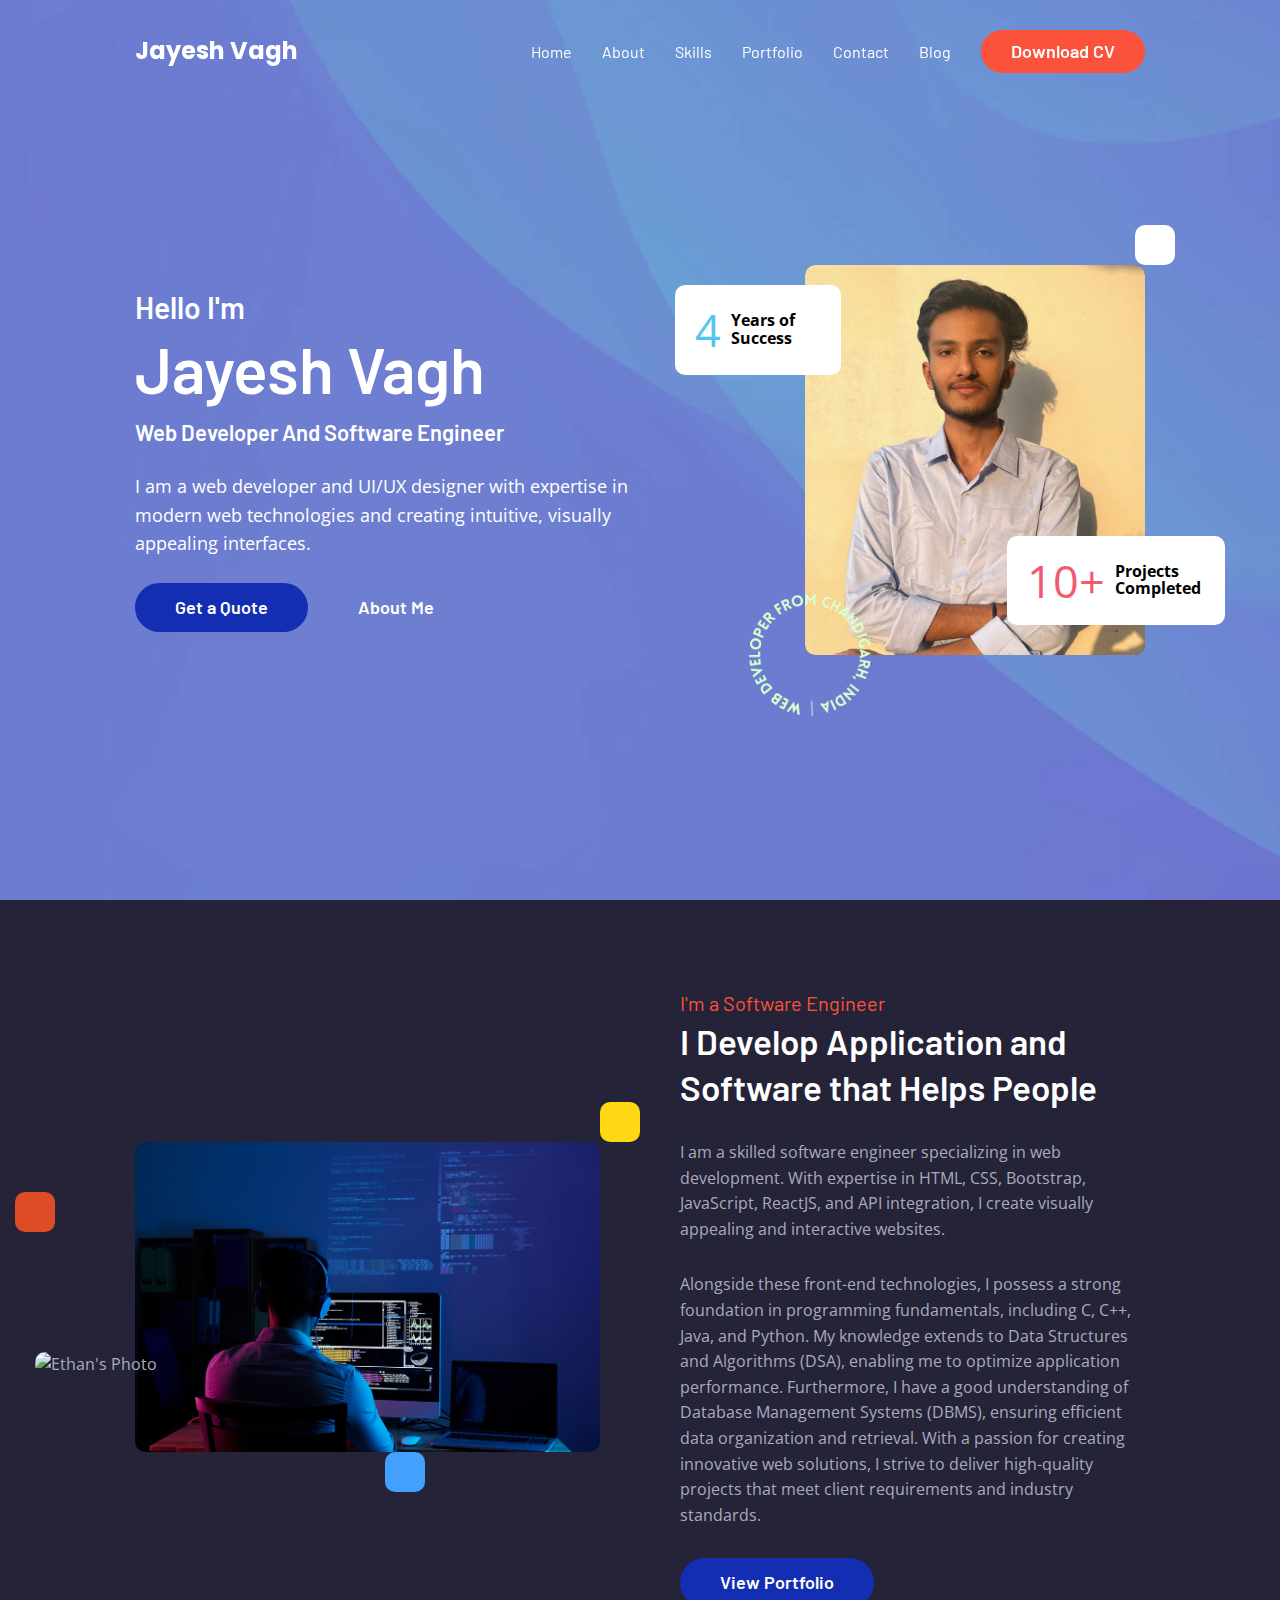
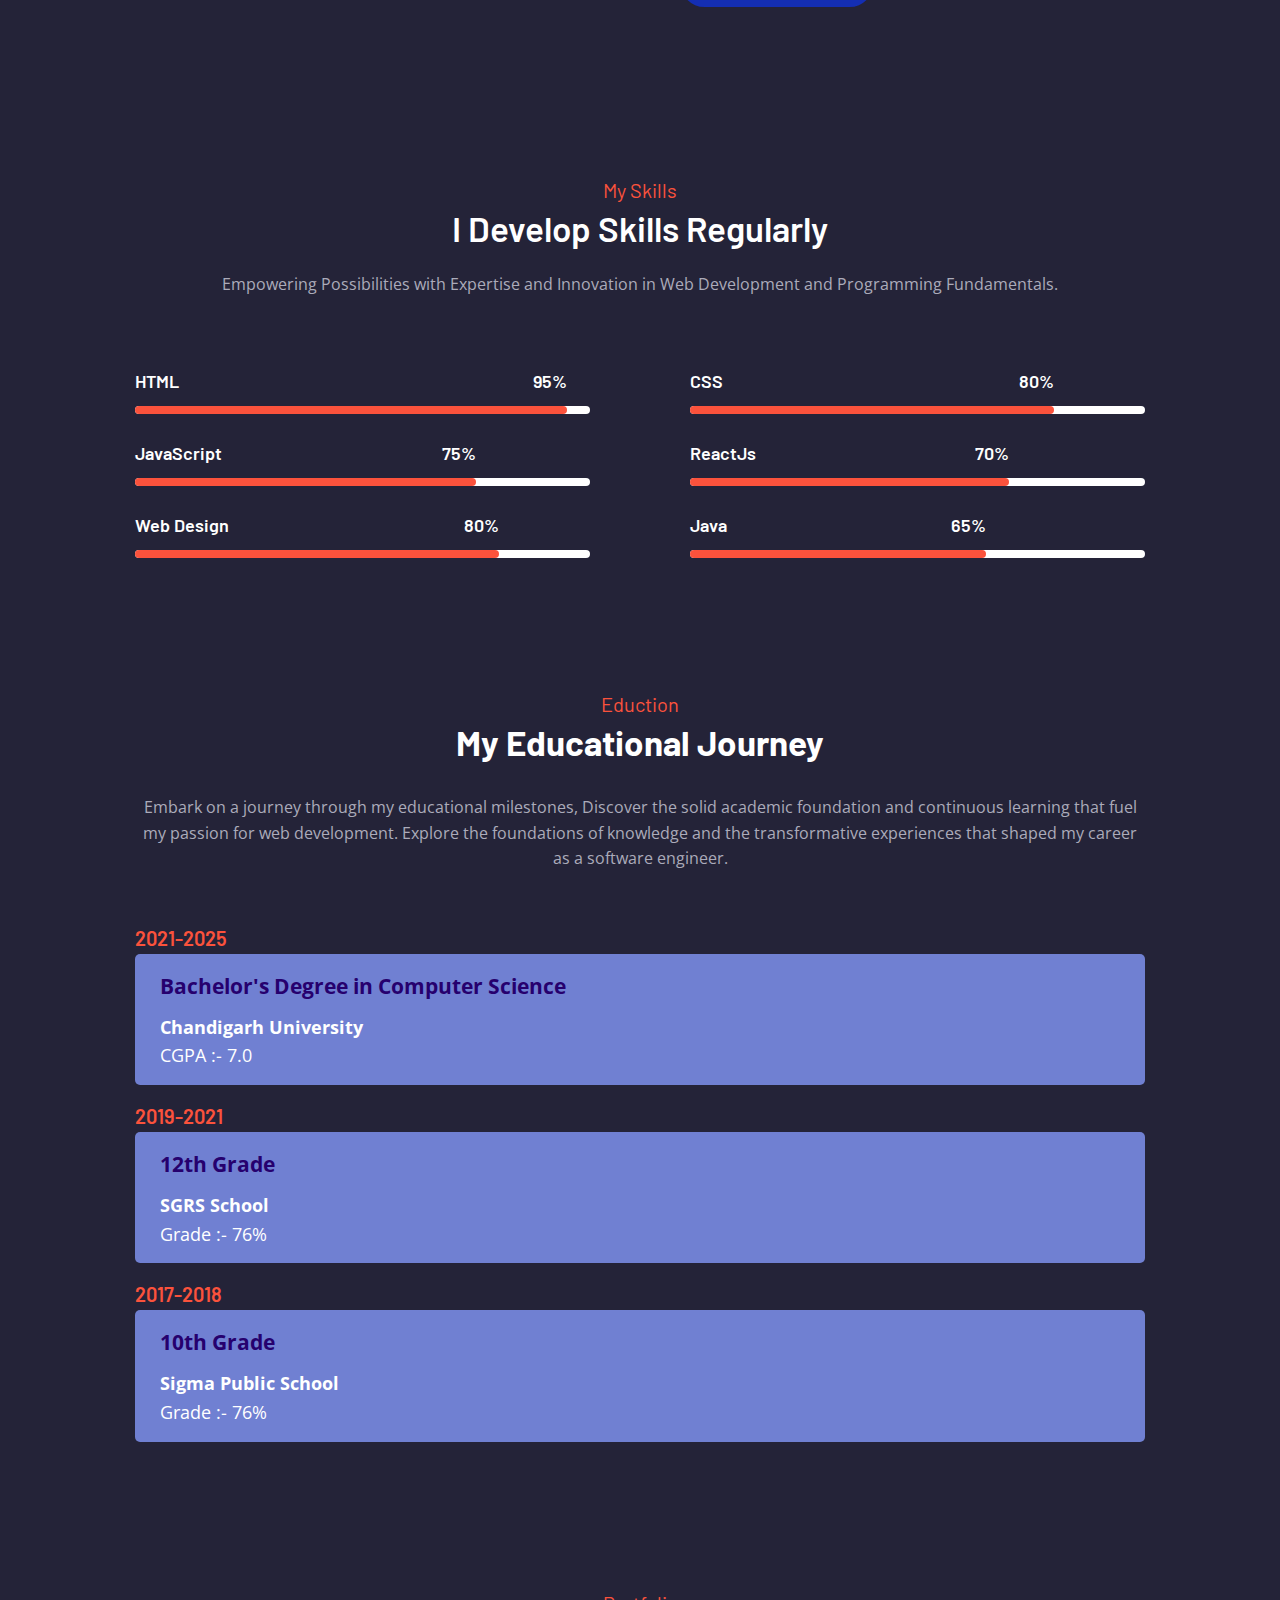
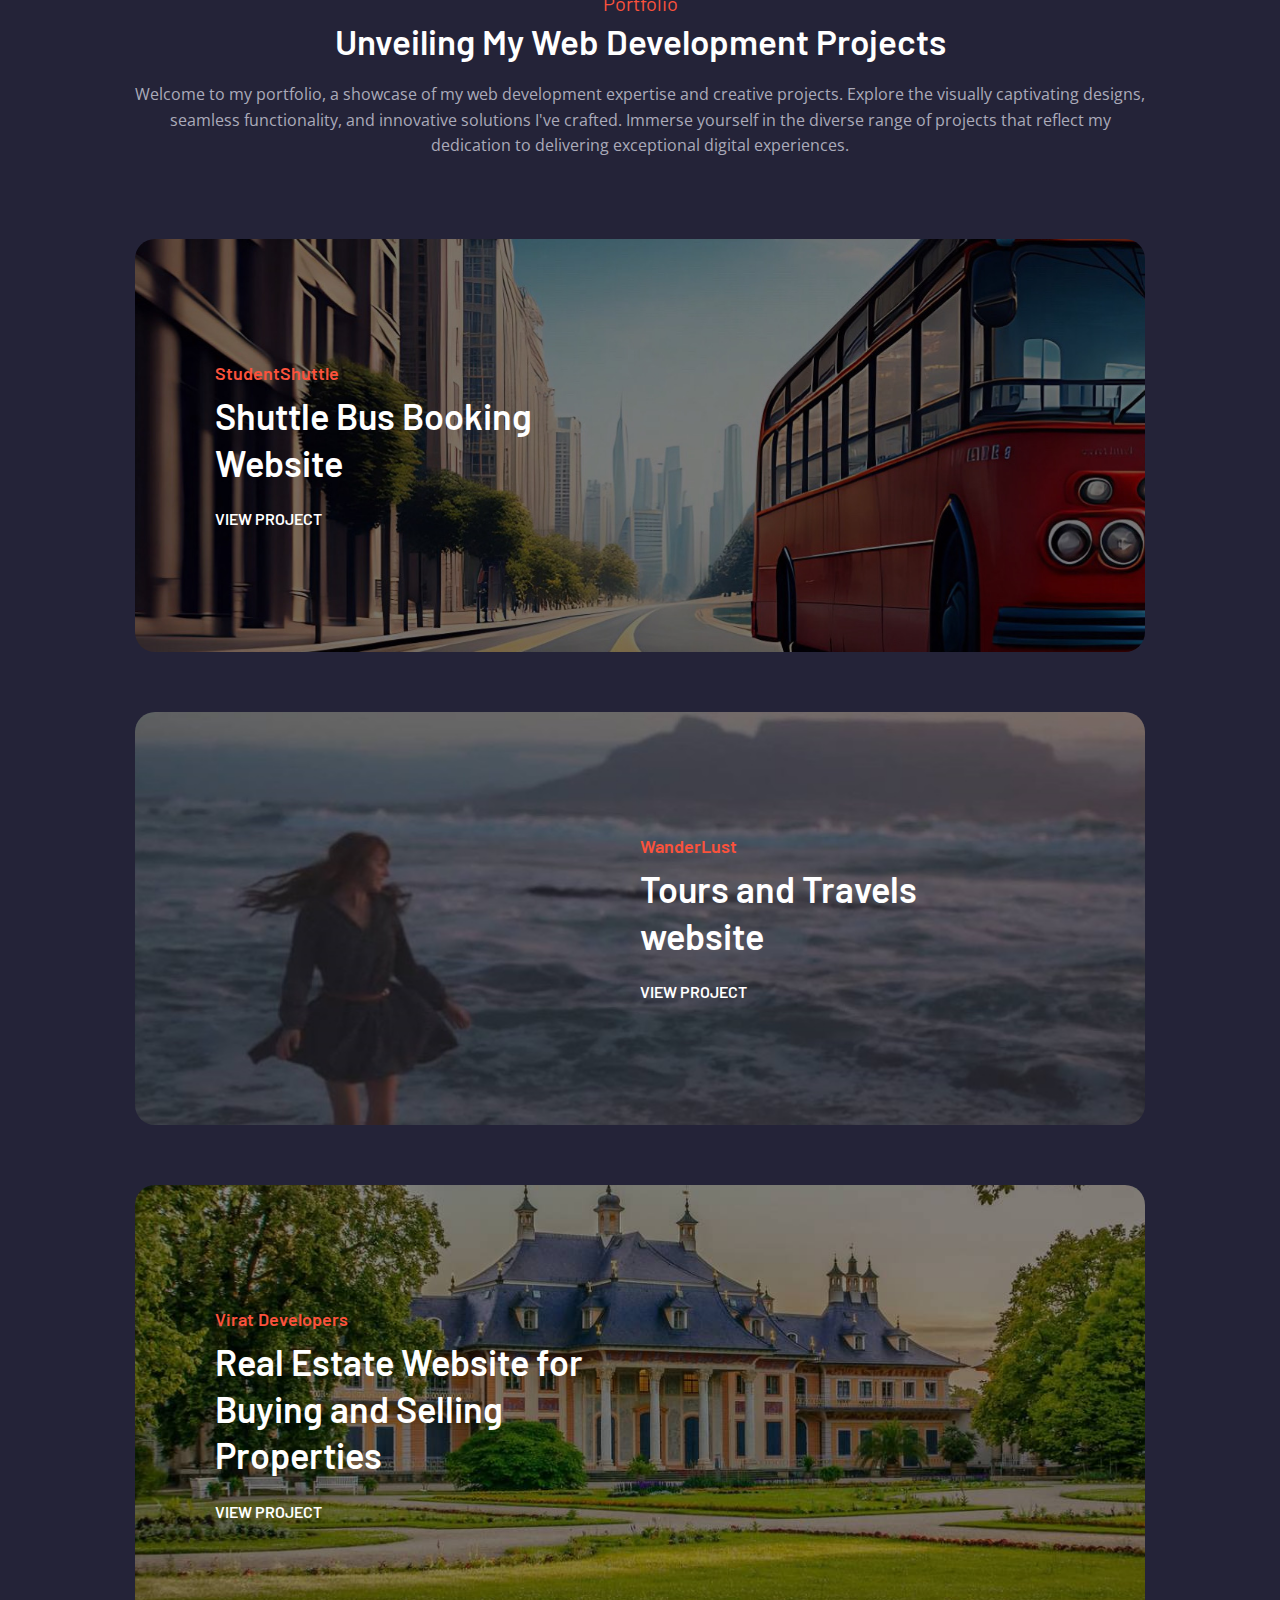
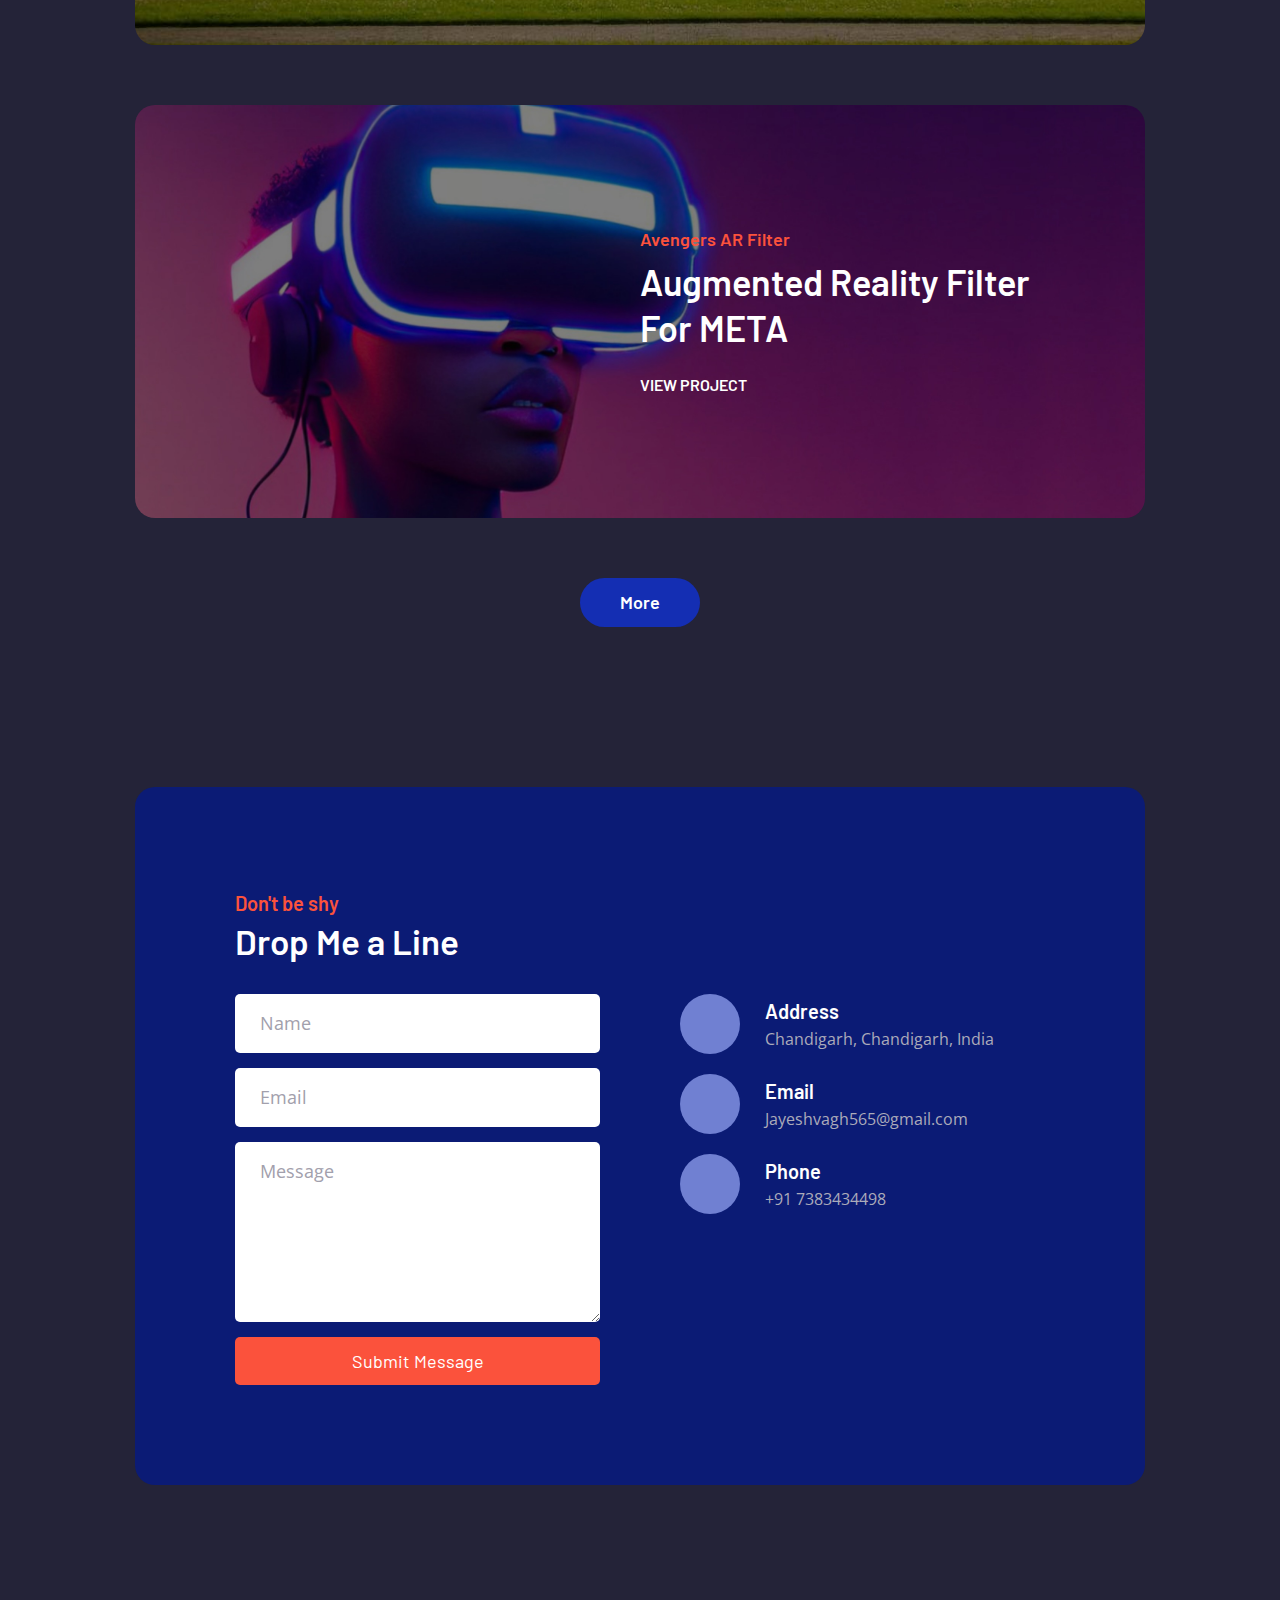
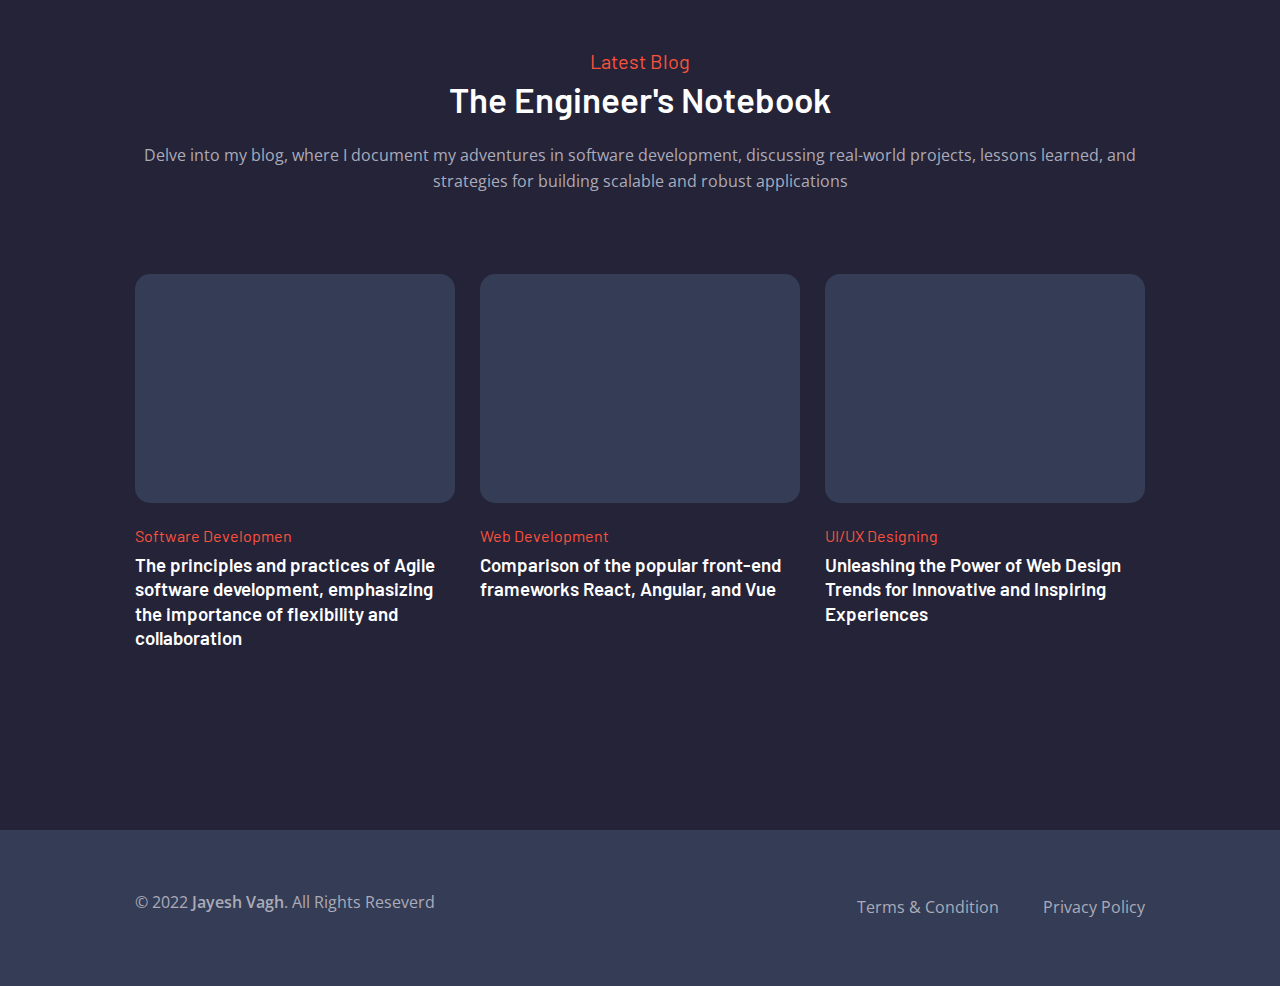
==== index.html @ ffbded79 "Add files via upload" ====
<!DOCTYPE html>
<html lang="en">

<head>
  <meta charset="UTF-8">
  <meta http-equiv="X-UA-Compatible" content="IE=edge">
  <meta name="viewport" content="width=device-width, initial-scale=1.0">
  <title>Jayesh - Web Developer And Software Engineer</title>

  <!-- 
    - favicon
  -->
  <link rel="shortcut icon" href="./favicon.svg" type="image/svg+xml">

  <!-- 
    - custom css link
  -->
  <link rel="stylesheet" href="./assets/css/style.css">

  <!-- 
    ----Links
    -->
  
   <script src="https://kit.fontawesome.com/437d360e59.js" crossorigin="anonymous"></script>


  <!-- 
    - google font link
  -->
  <link rel="preconnect" href="https://fonts.googleapis.com">
  <link rel="preconnect" href="https://fonts.gstatic.com" crossorigin>
  <link
    href="https://fonts.googleapis.com/css2?family=Barlow:wght@600;700&family=Open+Sans:wght@400;500;700&family=Poppins:wght@400;600&display=swap"
    rel="stylesheet">
</head>

<body id="top">

  <!-- 
    - #HEADER
  -->

  <header class="header" data-header>
    <div class="container">

      <a href="#">
        <h1 class="logo">Jayesh Vagh</h1>
      </a>

      <button class="nav-toggle-btn" aria-label="Toggle Menu" data-nav-toggle-btn>
        <ion-icon name="menu-outline" class="menu-icon"></ion-icon>
        <ion-icon name="close-outline" class="close-icon"></ion-icon>
      </button>

      <nav class="navbar container">
        <ul class="navbar-list">

          <li>
            <a href="#home" class="navbar-link" data-nav-link>Home</a>
          </li>

          <li>
            <a href="#about" class="navbar-link" data-nav-link>About</a>
          </li>

          <li>
            <a href="#skills" class="navbar-link" data-nav-link>Skills</a>
          </li>

          <li>
            <a href="#portfolio" class="navbar-link" data-nav-link>Portfolio</a>
          </li>

          <li>
            <a href="#contact" class="navbar-link" data-nav-link>Contact</a>
          </li>

          <li>
            <a href="#blog" class="navbar-link" data-nav-link>Blog</a>
          </li>

          <li>
            <a href="https://drive.google.com/file/d/1jPRlF93NQmMHsyLDpYfIFzbGDzLHZTj_/view?usp=drivesdk" target="_blank" class="btn btn-primary">Download CV</a>
          </li>

        </ul>
      </nav>

    </div>
  </header>





  <main>
    <article>

      <!-- 
        - #HERO
      -->

      <section class="hero" id="home">
        <div class="container">

          <div class="hero-banner">

            <img src="./assets/images/heo-banner.JPEG" width="800" height="864" loading="lazy" alt="Jayesh's Photo"
              class="img-cover">

            <div class="elem elem-1">
              <p class="elem-title">4</p>

              <p class="elem-text">Years of Success</p>
            </div>

            <div class="elem elem-2">
              <p class="elem-title">10+</p>

              <p class="elem-text">Projects Completed</p>
            </div>

            <div class="elem elem-3">
              <ion-icon name="trophy"></ion-icon>
            </div>

            <img src="./assets/images/rotate-img.png" width="169" height="172" alt="I'm developer from New York"
              class="rotate-img">

          </div>

          <div class="hero-content">

            <h2 class="hero-title">
              <span>Hello I'm</span>
              <strong>Jayesh Vagh</strong> Web Developer And Software Engineer
            </h2>

            <p class="hero-text">
              I am a web developer and UI/UX designer with expertise in modern web technologies and creating intuitive, visually appealing interfaces.
            </p>

            <div class="btn-group">
              <a href="#contact" class="btn btn-primary blue">Get a Quote</a>

              <a href="#about" class="btn">About Me</a>
            </div>
            

          </div>

        </div>
      </section>





      <!-- 
        - #ABOUT
      -->

      <section class="section about" id="about">
        <div class="container">

          <figure class="about-banner">

            <img src="./assets/images/absolute-image.jpg" width="800" height="652" loading="lazy" alt="Ethan's Photo"
              class="img-cover">

            <img src="./assets/images/about-banner.jpg" width="800" height="717" loading="lazy" alt="Ethan's Photo"
              class="abs-img">

            <div class="abs-icon abs-icon-1">
              <ion-icon name="logo-html5"></ion-icon>
            </div>

            <div class="abs-icon abs-icon-2">
              <ion-icon name="logo-javascript"></ion-icon>
            </div>

            <div class="abs-icon abs-icon-3">
              <ion-icon name="logo-react"></ion-icon>
            </div>

          </figure>

          <div class="about-content">
          
            <p class="section-subtitle">I'm a Software Engineer</p>
          
            <h2 class="h2 section-title">I Develop Application and Software that Helps People</h2>
          
            <p class="section-text">
              I am a skilled software engineer specializing in web development. With expertise in HTML, CSS, Bootstrap,
              JavaScript,
              ReactJS, and API integration, I create visually appealing and interactive websites.
          
            </p>
          
            <p class="section-text">
              Alongside these front-end technologies, I possess a strong foundation in programming fundamentals, including C, C++,
              Java, and Python. My knowledge extends to Data Structures and Algorithms (DSA), enabling me to optimize application
              performance. Furthermore, I have a good understanding of Database Management Systems (DBMS), ensuring efficient data
              organization and retrieval. With a passion for creating innovative web solutions, I strive to deliver high-quality
              projects that meet client requirements and industry standards.
            </p>
          
            <a href="#portfolio" id="buttons" class="btn btn-primary blue">View Portfolio</a>

          </div>

        </div>
      </section>


            <!-- 
                    - #SKILLS
                  -->
            
            <section class="section skills" id="skills">
              <div class="container">
            
                <p class="section-subtitle">My Skills</p>
            
                <h2 class="h2 section-title">I Develop Skills Regularly</h2>
            
                <p class="section-text">
                  Empowering Possibilities with Expertise and Innovation in Web Development and Programming Fundamentals.
                </p>
            
                <ul class="skills-list">
            
                  <li class="skills-item">
                    <div class="wrapper" style="width: 95%">
                      <h3 class=" skills-title">HTML</h3>
            
                      <data class="skills-data" value="95">95%</data>
                    </div>
            
                    <div class="skills-progress-box">
                      <div class="skills-progress" style="width: 95%"></div>
                    </div>
                  </li>
            
                  <li class="skills-item">
                    <div class="wrapper" style="width: 80%">
                      <h3 class="skills-title">CSS</h3>
            
                      <data class="skills-data" value="80">80%</data>
                    </div>
            
                    <div class="skills-progress-box">
                      <div class="skills-progress" style="width: 80%"></div>
                    </div>
                  </li>
            
                  <li class="skills-item">
                    <div class="wrapper" style="width: 75%">
                      <h3 class="skills-title">JavaScript</h3>
            
                      <data class="skills-data" value="75">75%</data>
                    </div>
            
                    <div class="skills-progress-box">
                      <div class="skills-progress" style="width: 75%"></div>
                    </div>
                  </li>
            
                  <li class="skills-item">
                    <div class="wrapper" style="width: 70%">
                      <h3 class="skills-title">ReactJs</h3>
            
                      <data class="skills-data" value="70">70%</data>
                    </div>
            
                    <div class="skills-progress-box">
                      <div class="skills-progress" style="width: 70%"></div>
                    </div>
                  </li>
            
                  <li class="skills-item">
                    <div class="wrapper" style="width: 80%">
                      <h3 class="skills-title">Web Design</h3>
            
                      <data class="skills-data" value="80">80%</data>
                    </div>
            
                    <div class="skills-progress-box">
                      <div class="skills-progress" style="width: 80%"></div>
                    </div>
                  </li>
            
                  <li class="skills-item">
                    <div class="wrapper" style="width: 65%">
                      <h3 class="skills-title">Java</h3>
            
                      <data class="skills-data" value="65">65%</data>
                    </div>
            
                    <div class="skills-progress-box">
                      <div class="skills-progress" style="width: 65%"></div>
                    </div>
                  </li>
            
                </ul>
            
              </div>
            </section>



            <!-- ------------------------------Education-------------------------------->
            
            <section id="education-timeline">
              <div class="container">
                <p class="section-subtitle">Eduction</p>
                <h2>My Educational Journey</h2>
                <p class="section-text">Embark on a journey through my educational milestones, Discover the solid academic
                  foundation and continuous learning that fuel my passion for web development. Explore the foundations of knowledge
                  and the transformative experiences that shaped my career as a software engineer.</p>
            
                <ul id="timeline">
                  <li>
                    <div class="timeline-date">2021-2025</div>
                    <div class="timeline-content">
                      <h3>Bachelor's Degree in Computer Science</h3>
                      <h4>Chandigarh University</h4>
                      <p>CGPA :- 7.0 </p>
                    </div>
                  </li>
                  <li>
                    <div class="timeline-date">2019-2021</div>
                    <div class="timeline-content">
                      <h3>12th Grade</h3>
                      <h4>SGRS School</h4>
                      <p>Grade :- 76% </p>
                    </div>
                  </li>
            
                  <li>
                    <div class="timeline-date">2017-2018</div>
                    <div class="timeline-content">
                      <h3>10th Grade</h3>
                      <h4>Sigma Public School</h4>
                      <p>Grade :- 76% </p>
                    </div>
                  </li>
                  <!-- Add more timeline items as needed -->
                </ul>
              </div>
            </section>





      <!-- 
        - #PORTFOLIO
      -->

      <section class="section portfolio" id="portfolio">
        <div class="container">

        <p class="section-subtitle">Portfolio</p>
        
        <h2 class="h2 section-title">Unveiling My Web Development Projects</h2>
        
        
        <p class="section-text">Welcome to my portfolio, a showcase of my web development expertise and creative projects.
          Explore the visually
          captivating designs, seamless functionality, and innovative solutions I've crafted. Immerse yourself in the
          diverse
          range of projects that reflect my dedication to delivering exceptional digital experiences.</p>

          <ul class="portfolio-list">


            <li>
              <a href="https://jayeshvagh11.github.io/studentshuttle/" target="_blank" class="portfolio-card" style="background-image: url('./assets/images/portfolio-1.jpg')">
                <div class="card-content">
            
                  <p class="card-subtitle">StudentShuttle</p>
            
                  <h3 class="h3 card-title">Shuttle Bus Booking Website</h3>
            
                  <span class="btn-link">
                    <span>View Project</span>
            
                    <ion-icon name="arrow-forward"></ion-icon>
                  </span>
            
                </div>
              </a>
            </li>
            
            <li>
              <a href="https://jayeshvagh11.github.io/Wanderlust-Travel-and-Tours/" target="_blank"  class="portfolio-card" style="background-image: url('./assets/images/portfolio-2.jpg')">
                <div class="card-content">
            
                  <p class="card-subtitle">WanderLust</p>
            
                  <h3 class="h3 card-title">Tours and Travels website</h3>
            
                  <span class="btn-link">
                    <span>View Project</span>
            
                    <ion-icon name="arrow-forward"></ion-icon>
                  </span>
            
                </div>
              </a>
            </li>

                        <li>
              <a href="https://github.com/jayeshvagh11/Virat-Developer" target="_blank" class="portfolio-card" style="background-image: url('./assets/images/portfolio-3.jpg')">
                <div class="card-content">

                  <p class="card-subtitle">Virat Developers</p>

                  <h3 class="h3 card-title">Real Estate Website for Buying and Selling Properties</h3>

                  <span class="btn-link">
                    <span>View Project</span>

                    <ion-icon name="arrow-forward"></ion-icon>
                  </span>

                </div>
              </a>
            </li>
            
            <li>
              <a href="https://drive.google.com/drive/folders/1-27ZYkm_Qh5Ym59nzhP4kiHflSK2lwPB" target="_blank" class="portfolio-card" style="background-image: url('./assets/images/portfolio-4.jpg')">
                <div class="card-content">
            
                  <p class="card-subtitle">Avengers AR Filter</p>
            
                  <h3 class="h3 card-title">Augmented Reality Filter For META</h3>
            
                  <span class="btn-link">
                    <span>View Project</span>
            
                    <ion-icon name="arrow-forward"></ion-icon>
                  </span>
            
                </div>
              </a>
            </li>

          </ul>

          <a href="https://github.com/jayeshvagh11" target="_blank" id="buttons" class="btn btn-primary blue">More</a>

        </div>
      </section>




      <!-- 
        - #CONTACT
      -->

      <section class="section contact" id="contact">
        <div class="container">

          <div class="contact-card">

            <p class="card-subtitle">Don't be shy</p>

            <h2 class="h2 section-title">Drop Me a Line</h2>

            <div class="wrapper">

              <form action="" class="contact-form" netlify>

                <input type="text" name="name" placeholder="Name" required class="contact-input">

                <input type="email" name="email" placeholder="Email" required class="contact-input">

                <textarea name="message" placeholder="Message" required class="contact-input"></textarea>

                <button type="submit" class="btn-submit">Submit Message</button>

              </form>

              <ul class="contact-list">

                <li class="contact-item">

                  <div class="contact-icon">
                    <ion-icon name="location"></ion-icon>
                  </div>

                  <div>
                    <h3 class="contact-item-title">Address</h3>

                    <address class="contact-item-link">
                      Chandigarh, Chandigarh, India
                    </address>
                  </div>

                </li>

                <li class="contact-item">

                  <div class="contact-icon">
                    <ion-icon name="mail"></ion-icon>
                  </div>

                  <div>
                    <h3 class="contact-item-title">Email</h3>

                    <a href="mailto:hello@ethan.com" class="contact-item-link">Jayeshvagh565@gmail.com</a>
                  </div>

                </li>

                <li class="contact-item">

                  <div class="contact-icon">
                    <ion-icon name="call"></ion-icon>
                  </div>

                  <div>
                    <h3 class="contact-item-title">Phone</h3>

                    <a href="tel:+1234567890" class="contact-item-link">+91 7383434498</a>
                  </div>

                </li>

                <li>

                  <div class="social-link">
                    <a href="https://www.facebook.com/profile.php?id=100076250102563&mibextid=LQQJ4d" target="_blank">
                      <i class="fa-brands fa-square-facebook"></i></a>
                  
                  
                    <a href="https://instagram.com/_jayessssh.v?igshid=OGQ5ZDc2ODk2ZA==" target="_blank">
                      <i class="fa-brands fa-instagram"></i></a>
                  
                  
                    <a href="https://twitter.com/jayeshvagh14" target="_blank"><i class="fa-brands fa-square-twitter"></i></a>
                  
                  
                    <a href="https://github.com/jayeshvagh11" target="_blank"><i class="fa-brands fa-square-github"></i></a>
                  
                  
                    <a href="https://www.linkedin.com/in/jayesh-vagh-309ba31aa" target="_blank"><i class="fa-brands fa-linkedin"></i></a>
                  
                  </div>


                </li>

              </ul>


            </div>

          </div>

        </div>
      </section>





      <!-- 
        - #BLOG
      -->

      <section class="section blog" id="blog">
        <div class="container">

          <p class="section-subtitle">Latest Blog</p>
          
          <h2 class="h2 section-title">The Engineer's Notebook</h2>
          
          <p class="section-text">
            Delve into my blog, where I document my adventures in software development, discussing real-world projects, lessons
            learned, and strategies for building scalable and robust applications
          </p>

          <ul class="blog-list">

            <li>
              <div class="blog-card">

                <figure class="card-banner">
                  <a href="/blog.html" target="_blank">
                    <img src="./assets/images/blog-1.jpg" width="1181" height="843" loading="lazy"
                      alt="Jim Morisson Says when the musics over turn off the light" class="img-cover">
                  </a>
                </figure>

                <a href="/blog.html" target="_blank" class="card-tag">Software Developmen</a>
                
                <h3 class="card-title">
                  <a href="/blog.html" target="_blank">The principles and practices of Agile software development, emphasizing the importance of flexibility and collaboration</a>
                </h3>

              </div>
            </li>

            <li>
              <div class="blog-card">

                <figure class="card-banner">
                  <a href="/blog.html" target="_blank">
                    <img src="./assets/images/blog-2.png" width="1181" height="843" loading="lazy"
                      alt="Jim Morisson Says when the musics over turn off the light" class="img-cover">
                  </a>
                </figure>

                <a href="/blog.html" target="_blank" class="card-tag">Web Development</a>
                <h3 class="card-title">
                  <a href="/blog.html" target="_blank">Comparison of the popular front-end frameworks React, Angular, and Vue</a>
                </h3>

              </div>
            </li>

            <li>
              <div class="blog-card">

                <figure class="card-banner">
                  <a href="/blog.html" target="_blank">
                    <img src="./assets/images/blog-3.jpg" width="1181" height="843" loading="lazy"
                      alt="Jim Morisson Says when the musics over turn off the light" class="img-cover">
                  </a>
                </figure>

                <a href="/blog.html" target="_blank" class="card-tag">UI/UX Designing</a>
                
                <h3 class="card-title">
                  <a href="/blog.html" target="_blank">Unleashing the Power of Web Design Trends for Innovative and Inspiring Experiences</a>
              </div>
            </li>

          </ul>

        </div>
      </section>

    </article>
  </main>





  <!-- 
    - #FOOTER
  -->

  <footer class="footer">
    <div class="container">

      <p class="copyright">
        &copy; 2022 <a href="#" class="copyright-link">Jayesh Vagh</a>. All Rights Reseverd
      </p>

      <ul class="footer-list">
        <li>
          <a href="#" class="footer-link">Terms & Condition</a>
        </li>

        <li>
          <a href="#" class="footer-link">Privacy Policy</a>
        </li>
      </ul>

    </div>
  </footer>





  <!-- 
    - #BACK TO TOP
  -->

  <a href="#top" class="back-to-top" data-back-to-top>BACK TOP</a>





  <!-- 
    - custom js link
  -->
  <script src="./assets/js/script.js"></script>

  <!-- 
    - ionicon link
  -->
  <script type="module" src="https://unpkg.com/ionicons@5.5.2/dist/ionicons/ionicons.esm.js"></script>
  <script nomodule src="https://unpkg.com/ionicons@5.5.2/dist/ionicons/ionicons.js"></script>

</body>

</html>
---- assets/css/style.css ----
/*-----------------------------------*\
  #style.css
\*-----------------------------------*/

/**
 * copyright 2022 codewithsadee
 */





/*-----------------------------------*\
  #CUSTOM PROPERTY
\*-----------------------------------*/

:root {

  /**
   * colors
   */

  --cadet-blue-crayola: hsl(240, 10%, 70%);
  --gold-web-golden: hsl(50, 100%, 54%);
  --vivid-sky-blue: hsl(196, 84%, 63%);
  --midnight-blue: hsl(231, 83%, 25%);
  --minion-yellow: hsl(50, 100%, 64%);
  --independence: hsl(225, 24%, 27%);
  --orange-soda: hsl(7, 96%, 61%);
  --space-cadet: hsl(243, 23%, 18%);
  --fiery-rose: hsl(353, 83%, 65%);
  --klein-blue: hsl(230, 80%, 39%);
  --bluetiful: hsl(12,73%,51%);
  --glaucous: hsl(230, 52%, 63%);
  --manatee: hsl(254, 7%, 65%);
  --rufous: hsl(210,100%,63%);
  --black: hsl(0, 0%, 0%);
  --white: hsl(0, 0%, 100%);

  /**
   * typography
   */

  --ff-open-sans: 'Open Sans', sans-serif;
  --ff-barlow: 'Barlow', sans-serif;
  --ff-poppins: 'Poppins', sans-serif;

  --fs-1: 3.5rem;
  --fs-2: 3rem;
  --fs-3: 2.4rem;
  --fs-4: 2rem;
  --fs-5: 1.8rem;
  --fs-6: 1.3rem;

  --fw-600: 600;
  --fw-700: 700;

  /**
   * border radius
   */

  --radius-5: 5px;
  --radius-10: 10px;
  --radius-15: 15px;
  --radius-20: 20px;

  /**
   * spacing
   */

  --section-padding: 60px;

  /**
   * shadow
   */

  --shadow: 0 -5px 10px var(--manatee);

  /**
   * transition
   */

  --transition-1: 0.05s ease;
  --transition-2: 0.25s ease;
  --cubic-out: cubic-bezier(0.33, 0.85, 0.56, 1.02);

}





/*-----------------------------------*\
  #RESET
\*-----------------------------------*/

*,
*::before,
*::after {
  margin: 0;
  padding: 0;
  box-sizing: border-box;
}

li { list-style: none; }

a {
  text-decoration: none;
  color: inherit;
}

a,
img,
span,
input,
strong,
button,
textarea,
ion-icon { display: block; }

img { height: auto; }

ion-icon {
  pointer-events: none;
  color: var(--white);
}

button,
input,
textarea {
  background: none;
  border: none;
  font: inherit;
}

button { cursor: pointer; }

input,
textarea { width: 100%; }

address { font-style: normal; }

html {
  font-size: 10px;
  font-family: var(--ff-open-sans);
  scroll-behavior: smooth;
}

body {
  background-color: var(--space-cadet);
  color: var(--cadet-blue-crayola);
  font-size: 1.6rem;
  line-height: 1.6;
  overflow-x: hidden;
}

:focus-visible { outline-offset: 4px; }

::-webkit-scrollbar { width: 15px; }

::-webkit-scrollbar-track { background-color: hsl(0, 0%, 95%); }

::-webkit-scrollbar-thumb { background-color: hsl(0, 0%, 80%); }

::-webkit-scrollbar-thumb:hover { background-color: hsl(0, 0%, 70%); }





/*-----------------------------------*\
  #REUSED STYLE
\*-----------------------------------*/

.container { padding-inline: 20px; }

.btn {
  color: var(--white);
  font-family: var(--ff-barlow);
  font-size: var(--fs-5);
  font-weight: var(--fw-600);
  max-width: max-content;
  padding: var(--padding, 10px 40px);
  border-radius: 50px;
  transition: var(--transition-2);
}

.hero .btn:is(:hover, :focus) {
  color: var(--klein-blue);
}

.btn-primary.blue { background-color: var(--klein-blue); }

.btn-primary.blue:is(:hover, :focus) { background-color: var(--orange-soda); color: #f5f5f5;}

.img-cover {
  width: 100%;
  height: 100%;
  object-fit: cover;
}

.section { padding-block: var(--section-padding); }

.section-subtitle {
  color: var(--orange-soda);
  font-family: var(--ff-barlow);
  font-size: var(--fs-4);
  text-align: center;
}

.h2,
.h3 {
  color: var(--white);
  font-family: var(--ff-barlow);
  font-weight: var(--fw-600);
  line-height: 1.3;
}

.h2 { font-size: var(--fs-2); }

.h3 { font-size: var(--fs-3); }

.section-title,
.section-text { text-align: center; }





/*-----------------------------------*\
  #HEADER
\*-----------------------------------*/

.header {
  position: fixed;
  padding-block: 15px;
  width: 100%;
  background-color: var(--space-cadet);
  height: 65px;
  box-shadow: var(--shadow);
  overflow: hidden;
  transition: 0.25s var(--cubic-out);
  z-index: 4;
}

.header.nav-active {
  height: 335px;
  transition-duration: 0.35s;
}

.header > .container {
  display: flex;
  justify-content: space-between;
  align-items: center;
}

.logo {
  color: var(--white);
  font-family: var(--ff-poppins);
  font-size: 2.4rem;
}

.nav-toggle-btn { font-size: 3rem; }

.nav-toggle-btn .close-icon,
.nav-toggle-btn.active .menu-icon { display: none; }

.nav-toggle-btn.active .close-icon,
.nav-toggle-btn .menu-icon { display: block; }

.navbar {
  position: absolute;
  top: 65px;
  left: 0;
  width: 100%;
  padding-inline: 20px;
  visibility: hidden;
  opacity: 0;
  transition: var(--transition-2);
}

.header.nav-active .navbar {
  visibility: visible;
  opacity: 1;
}

.navbar-link {
  color: var(--white);
  font-family: var(--ff-barlow);
  padding-block: 3px;
  transition: var(--transition-1);
}

.navbar-link:is(:hover, :focus) { color: var(--orange-soda); }

.navbar .btn {
  background-color: var(--orange-soda);
  margin-block-start: 15px;
  transition: var(--transition-2);
}

.navbar .btn:is(:hover, :focus) {
  background-color: var(--klein-blue);
}





/*-----------------------------------*\
  #HERO
\*-----------------------------------*/

.elem,
.rotate-img { display: none; }

.hero {
  background-image: url("../images/hero-bg.jpg");
  background-repeat: no-repeat;
  background-size: cover;
  background-position: center;
  padding-block: 100px var(--section-padding);
  min-height: 100vh;
  display: grid;
  place-items: center;
}

.hero-banner {
  width: 150px;
  height: 172px;
  background-color: var(--independence);
  border-radius: var(--radius-10);
  margin-inline: auto;
  margin-block-end: 30px;
}

.hero-banner img { border-radius: inherit; }

.hero-content {
  text-align: center;
  color: var(--white);
}

.hero-title {
  font-family: var(--ff-barlow);
  font-size: var(--fs-5);
  font-weight: var(--fw-600);
  line-height: 1.3;
  margin-block-end: 14px;
}

.hero-title strong {
  font-size: var(--fs-1);
  font-weight: inherit;
  margin-block-end: 8px;
}

.hero-text { margin-block-end: 25px; }

.btn-group {
  display: flex;
  flex-wrap: wrap;
  justify-content: center;
  align-items: center;
  gap: 10px;
}






/*-----------------------------------*\
  #ABOUT
\*-----------------------------------*/

.abs-img,
.abs-icon { display: none; }

.about { padding-block-start: 120px; }

.about-banner {
  background-color: var(--independence);
  border-radius: var(--radius-10);
  margin-block-end: 30px;
}

.about-banner > .img-cover { border-radius: inherit; }

.about :is(.section-title, .section-subtitle, .section-text) { text-align: left; }

.about :is(.section-title, .section-text) { margin-block-end: 30px; }


/*-----------------------------------*\
  #SKILLS
\*-----------------------------------*/

.skills .section-title {
  margin-block-end: 20px;
}

.skills .section-text {
  margin-block-end: 70px;
}

.skills-list {
  display: grid;
  gap: 25px;
}

.skills-item .wrapper {
  display: flex;
  justify-content: space-between;
  align-items: center;
  margin-block-end: 10px;
}

.skills-title,
.skills-data {
  color: var(--white);
  font-size: var(--fs-5);
  font-family: var(--ff-barlow);
  font-weight: var(--fw-600);
}

.skills-progress-box {
  background-color: var(--white);
  height: 8px;
  border-radius: var(--radius-10);
}

.skills-progress {
  background-color: var(--orange-soda);
  height: 100%;
  border-radius: inherit;
}




/*-----------------------------------*\
  #EDUCATION
\*-----------------------------------*/

#education-timeline {
  background-color: #f5f5f5;
  padding: 50px 0;
  background-color: var(--space-cadet);
}

.container {
  max-width: 800px;
  margin: 0 auto;
}

h2 {
  text-align: center;
  margin-bottom: 30px;
  color: var(--white);
  font-family: var(--ff-barlow);
  font-weight: var(--fw-700);
  line-height: 1.3;
  font-size: var(--fs-2);
  text-align: center;
}

#timeline {
  list-style-type: none;
  padding: 0;
  margin-top: 50px;
}

.timeline-date {

  color: var(--orange-soda);
  font-size: var(--fs-4);
  font-family: var(--ff-barlow);
  font-weight: var(--fw-600);
}

.timeline-content {
  background-color: var(--glaucous);
  color: var(--white);
  border-radius: var(--radius-5);
  padding: 15px 25px;
  font-size: var(--fs-5);
  margin-block-end: 15px;
}

.timeline-content h3 {
  margin-top: 0;
  margin-bottom: 10px;
  color: #26006e;
}

.timeline-content p {
  margin-bottom: 0;
}





/*-----------------------------------*\
  #PORTFOLIO
\*-----------------------------------*/

.portfolio .section-title { margin-block-end: 18px; }

.portfolio .section-text { margin-block-end: 80px; }

.portfolio-list {
  display: grid;
  gap: 60px;
  margin-bottom: 60px;
}

.portfolio-card {
  background-color: var(--independence);
  background-repeat: no-repeat;
  background-size: cover;
  background-position: center;
  padding: 120px 20px;
  border-radius: var(--radius-20);
  font-family: var(--ff-barlow);
  color: var(--white);
  font-weight: var(--fw-600);
  transition: var(--transition-2);
}


.portfolio-list > li:nth-child(even) .card-content { margin-inline-start: auto; }

.portfolio-card .card-subtitle {
  color: var(--orange-soda);
  margin-block-end: 5px;
}

.portfolio-card .card-title {
  max-width: 20ch;
  margin-block-end: 20px;
  
}

.portfolio-card .btn-link {
  display: flex;
  align-items: center;
  gap: 5px;
  font-size: var(--fs-6);
  text-transform: uppercase;
}

.portfolio-card .btn-link ion-icon {
  color: var(--orange-soda);
  font-size: 1.6rem;

}

#portfolio #buttons{
  margin:auto;
}

/*-----------------------------------*\
  #CONTACT
\*-----------------------------------*/

.contact-card {
  background-color: var(--midnight-blue);
  padding: 50px 25px;
  border-radius: var(--radius-20);
}

.contact-card .card-subtitle {
  color: var(--orange-soda);
  font-family: var(--ff-barlow);
  font-size: var(--fs-4);
  font-weight: var(--fw-600);
}

.contact .section-title {
  text-align: left;
  margin-block-end: 30px;
}

.contact-form { margin-block-end: 50px; }

.contact-input {
  background-color: var(--white);
  color: var(--manatee);
  border-radius: var(--radius-5);
  padding: 15px 25px;
  font-size: var(--fs-5);
  margin-block-end: 15px;
}

.contact-input::placeholder { color: inherit; }

textarea.contact-input {
  resize: vertical;
  min-height: 100px;
  height: 180px;
  max-height: 300px;
}

.btn-submit {
  background-color: var(--orange-soda);
  color: var(--white);
  font-family: var(--ff-barlow);
  font-size: var(--fs-5);
  width: 100%;
  padding: 10px;
  border-radius: var(--radius-5);
  transition: var(--transition-2);
}

.btn-submit:is(:hover, :focus) {
  background-color: var(--white);
  color: var(--black);
}


.contact-item {
  display: flex;
  align-items: center;
  gap: 15px;
}

.contact-item:not(:last-child) { 
  margin-block-end: 20px; 
}


.contact-icon {
  background-color: var(--glaucous);
  font-size: 2.4rem;
  padding: 20px;
  border-radius: 50%;
}

.contact-item-title {
  color: var(--white);
  font-family: var(--ff-barlow);
  font-size: var(--fs-4);
  font-weight: var(--fw-600);
}

.contact-item-link { transition: var(--transition-1); }

.contact-item-link:not(address):is(:hover, :focus) { color: var(--white); }
.social-link {
  display: inline-flex;
  flex-wrap: wrap;
  align-content: space-around;
  justify-content: space-around;
}


.social-link a {
  color: var(--white);
  font-size: 3.4rem;
  margin: 17px 15px;
  transition: var(--transition-2);
}

.social-link a:is(:hover, :focus) {
  color: var(--glaucous);
  
}





/*-----------------------------------*\
  #BLOG
\*-----------------------------------*/

.blog { padding-block-end: 120px; }

.blog .section-title { margin-block-end: 20px; }

.blog .section-text { margin-block-end: 80px; }

.blog-list {
  display: grid;
  gap: 40px;
}

.blog-card { font-family: var(--ff-barlow); }

.blog-card .card-banner {
  background-color: var(--independence);
  border-radius: var(--radius-15);
  overflow: hidden;
  margin-block-end: 20px;
}

.blog-card .card-banner img { transition: var(--transition-2); }

.blog-card .card-banner a:is(:hover, :focus) img { transform: scale(1.1); }

.blog-card .card-banner:focus-within {
  outline: 2px solid var(--white);
  outline-offset: 4px;
}

.blog-card .card-tag {
  color: var(--orange-soda);
  margin-block-end: 5px;
}

.blog-card .card-title {
  color: var(--white);
  font-weight: var(--fw-600);
  line-height: 1.3;
}

.blog-card .card-title a { transition: var(--transition-2); }

.blog-card .card-title a:is(:hover, :focus) { color: var(--orange-soda); }





/*-----------------------------------*\
  #FOOTER
\*-----------------------------------*/

.footer {
  background-color: var(--independence);
  padding-block: 60px;
}

.copyright {
  max-width: max-content;
  margin-inline: auto;
  margin-block-end: 10px;
}

.copyright-link {
  display: inline-block;
  transition: var(--transition-2);
  font-weight: var(--fw-600);
}

.copyright-link:is(:hover, :focus) { color: var(--white); }

.footer-list {
  max-width: max-content;
  margin-inline: auto;
}

.footer-list * { display: inline-block; }

.footer-list > li:not(:last-child) { margin-inline-end: 40px; }

.footer-link { transition: var(--transition-2); }

.footer-link:is(:hover, :focus) { color: var(--white); }





/*-----------------------------------*\
  #BACK TO TOP
\*-----------------------------------*/

.back-to-top {
  color: var(--white);
  font-size: 1.3rem;
  position: fixed;
  bottom: 160px;
  right: -30px;
  transform: rotate(0.25turn);
  opacity: 0;
  visibility: hidden;
  transition: var(--transition-2);
  z-index: 1;
}

.back-to-top.active {
  right: -5px;
  opacity: 1;
  visibility: visible;
}

.back-to-top::after {
  content: "";
  position: absolute;
  top: 10px;
  left: calc(100% + 7px);
  width: 100px;
  height: 1px;
  background-color: var(--white);
}





/*-----------------------------------*\
  #MEDIA QUERIES
\*-----------------------------------*/

/**
 * responsive for smaller than 992px screen
 */

@media (max-width: 991px) {
  
  li{
    text-align: center;
  }

  .navbar .btn{
    margin: auto;
  }

  .about :is(.section-title, .section-subtitle, .section-text) {
      text-align: center;
    }

  #about #buttons{
    margin: auto;

  }

  .portfolio-card .card-title{
    margin: auto;
  }

  .portfolio-card .btn-link{
    justify-content: center;
  }

  .social-link{
    margin: auto;
  }
}

.contact-item:not(:last-child) {
  margin-block-end: 20px;
  justify-content: center;
  flex-flow: column;
}

/**
 * responsive for larger than 600px screen
 */

@media (min-width: 600px) {

  /**
   * PORTFOLIO
   */

  .portfolio-list li:nth-child(even) .card-content { margin-inline-start: 50%; }

}





/**
 * responsive for larger than 768px screen
 */

@media (min-width: 768px) {

  /**
   * PORTFOLIO
   */

  .portfolio-card {
    background-size: 115%;
    padding-inline: 80px;
  }

  .portfolio-card:is(:hover, :focus) { background-size: 130%; }



  /**
   * SKILLS, BLOG
   */

  .skills-list,
  .blog-list {
    grid-template-columns: 1fr 1fr;
    column-gap: 50px;
  }

}





/**
 * responsive for larger than 992px screen
 */

@media (min-width: 992px) {

  /**
   * CUSTOM PROPERTY
   */

  :root {

    /**
     * typography
     */

    --fs-1: 6.4rem;
    --fs-2: 3.5rem;
    --fs-3: 3.6rem;

    /**
     * spacing
     */

    --section-padding: 80px;

  }



  /**
   * REUSED STYLE
   */

  .container {
    max-width: 1050px;
    margin-inline: auto;
  }



  /**
   * HEADER
   */

  .nav-toggle-btn { display: none; }

  .header,
  .header.nav-active {
    background-color: transparent;
    box-shadow: none;
    height: unset;
    padding-block: 30px;
  }

  .header.active {
    background-color: var(--space-cadet);
    box-shadow: var(--shadow);
    padding-block: 20px;
  }

  .navbar { all: unset; }

  .navbar-list {
    display: flex;
    align-items: center;
    gap: 30px;
  }

  .navbar .btn {
    margin-block-start: 0;
    --padding: 7px 30px;
  }



  /**
   * HERO
   */

  .hero .container {
    display: grid;
    grid-template-columns: 1fr 1fr;
    align-items: center;
  }

  .hero-content { text-align: left; }

  .btn-group { justify-content: flex-start; }

  .hero-title span { font-size: 3rem; }

  .hero-title {
    --fs-5: 2.2rem;
    margin-block-end: 25px;
    text-align: inherit
  }

  .hero-text {
    margin-block-end: 25px;
    font-size: var(--fs-5);
  }

  .hero-banner {
    position: relative;
    margin-block-end: 0;
    order: 1;
    width: 340px;
    height: 390px;
    margin-inline: 0;
    margin-inline-start: auto;
  }

  .elem {
    position: absolute;
    display: flex;
    align-items: center;
    gap: 10px;
    background-color: var(--white);
    border-radius: var(--radius-10);
    padding: 20px;
  }

  .elem-1 {
    top: 20px;
    left: -130px;
  }

  .elem-1 .elem-title { color: var(--vivid-sky-blue); }

  .elem-2 {
    bottom: 30px;
    right: -80px;
  }

  .elem-2 .elem-title { color: var(--fiery-rose); }

  .elem-title {
    font-size: 4.5rem;
    line-height: 1.1;
  }

  .elem-text {
    max-width: 10ch;
    color: var(--black);
    font-weight: var(--fw-700);
    line-height: 1.1;
  }

  .elem-3 {
    top: -40px;
    right: -30px;
  }

  .elem-3 ion-icon {
    color: var(--minion-yellow);
    font-size: 6rem;
  }

  .rotate-img {
    display: block;
    position: absolute;
    bottom: -100px;
    left: -95px;
    width: 200px;
    animation: rotate360 15s linear infinite reverse;
  }

  @keyframes rotate360 {
    0% { transform: rotate(0); }
    100% { transform: rotate(1turn); }
  }



  /**
   * ABOUT
   */

  .about { padding-block: 87px; }

  .about .container {
    display: grid;
    grid-template-columns: 1fr 1fr;
    align-items: center;
    gap: 80px;
  }

  .about-banner {
    position: relative;
    margin-block-end: 0;
  }

  .abs-img,
  .abs-icon {
    display: block;
    position: absolute;
  }

  .abs-img {
    width: 250px;
    height: 250px;
    object-fit: cover;
    border-radius: inherit;
    bottom: -150px;
    left: -100px;
  }

  .abs-icon {
    font-size: 5rem;
    padding: 20px;
    border-radius: inherit;
  }

  .abs-icon-1 {
    top: 50px;
    left: -120px;
    background-color: var(--bluetiful);
  }

  .abs-icon-2 {
    top: -40px;
    right: -40px;
    background-color: var(--gold-web-golden);
  }

  .abs-icon-3 {
    bottom: -40px;
    left: 250px;
    background-color: var(--rufous);
  }



  /**
   * PORTFOLIO
   */

  .portfolio-card .card-subtitle { font-size: var(--fs-5); }

  .portfolio-card .btn-link { --fs-6: 1.6rem; }



  /**
   * SKILLS
   */

  .skills-list { column-gap: 100px; }



  /**
   * CONTACT
   */

  .contact-card { padding: 100px; }

  .contact .wrapper {
    display: grid;
    grid-template-columns: 1fr 1fr;
    gap: 80px;
  }

  .contact-form { margin-block-end: 0; }

  .contact-item { gap: 25px; }

  .contact-icon { padding: 30px; }

    .contact-item:not(:last-child) {
      margin-block-end: 20px;
      flex-flow: inherit;
      justify-content: left;
    }


  /**
   * BLOG
   */

  .blog { padding-block-end: 180px; }

  .blog-list {
    grid-template-columns: repeat(3, 1fr);
    gap: 25px;
  }

  

  /**
   * FOOTER
   */

  .footer .container {
    display: flex;
    justify-content: space-between;
    align-items: center;
  }

  .copyright,
  .footer-list { margin-inline: 0; }

}
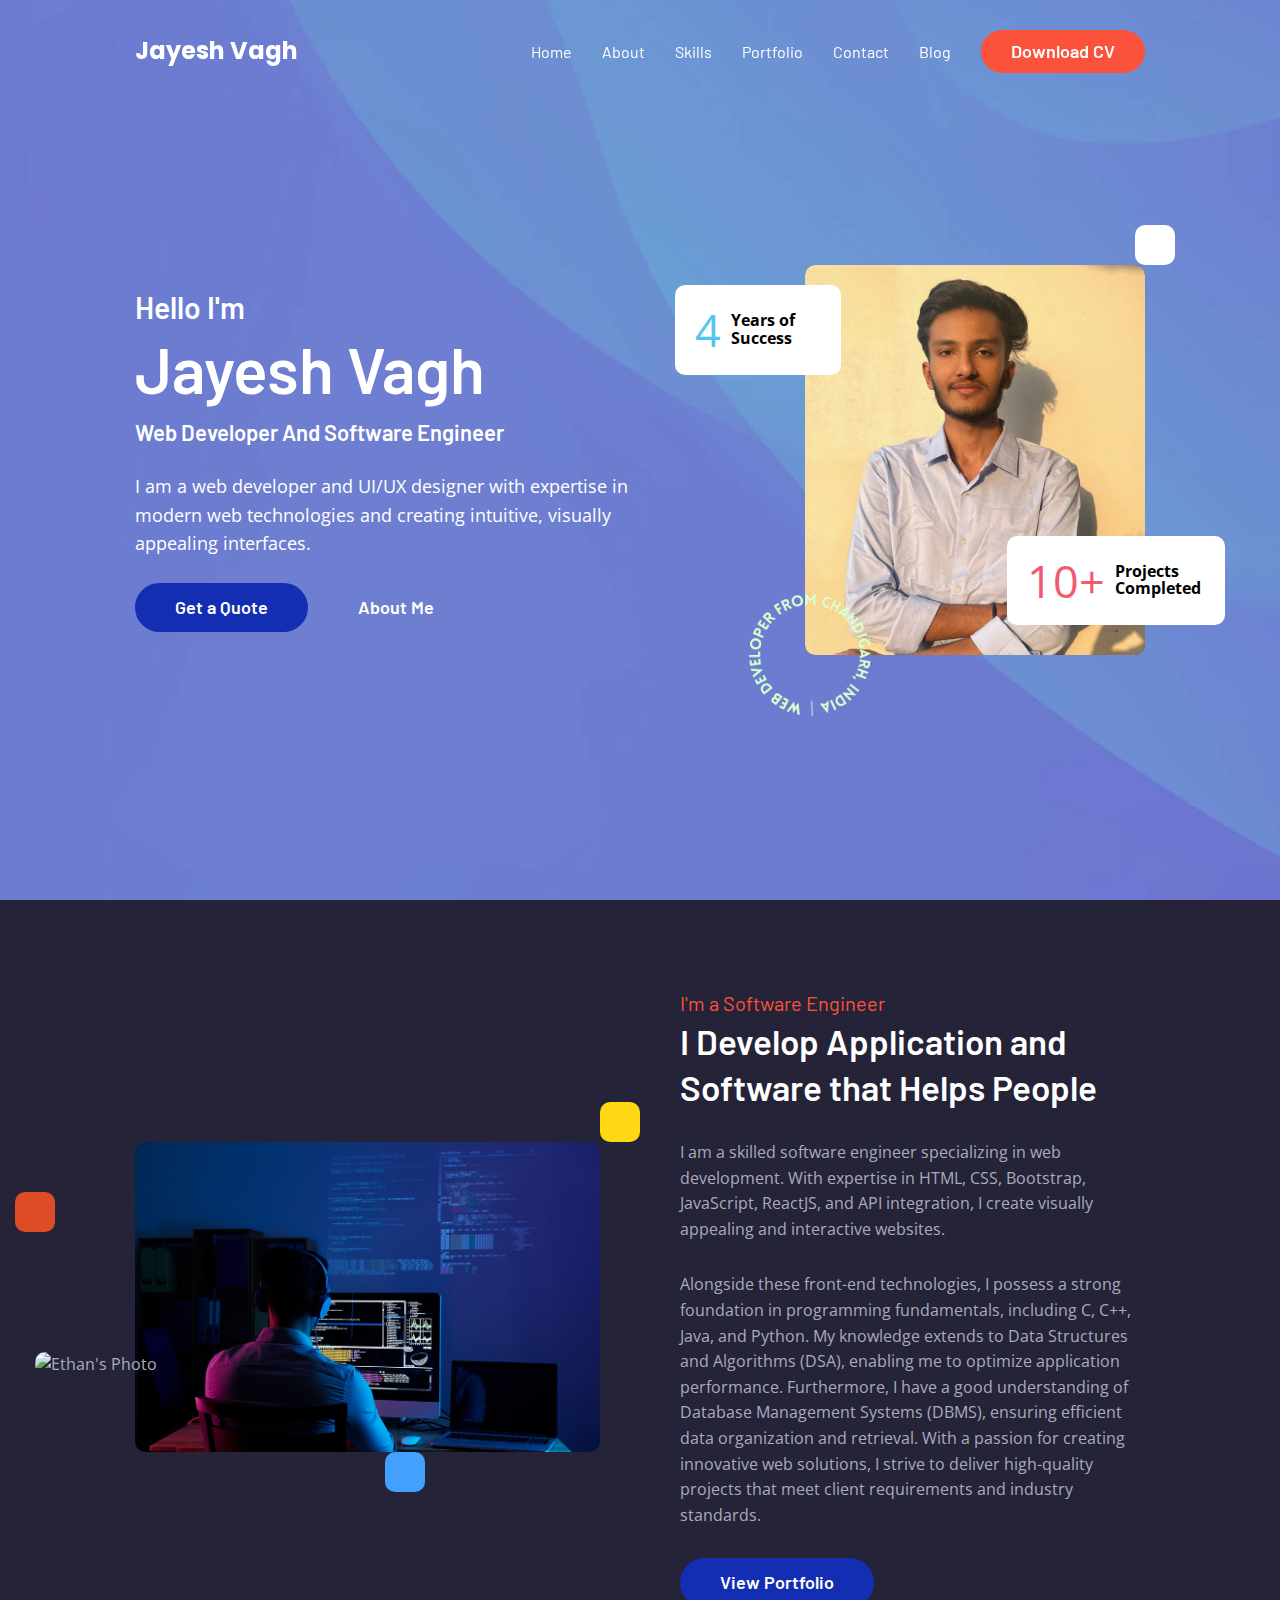
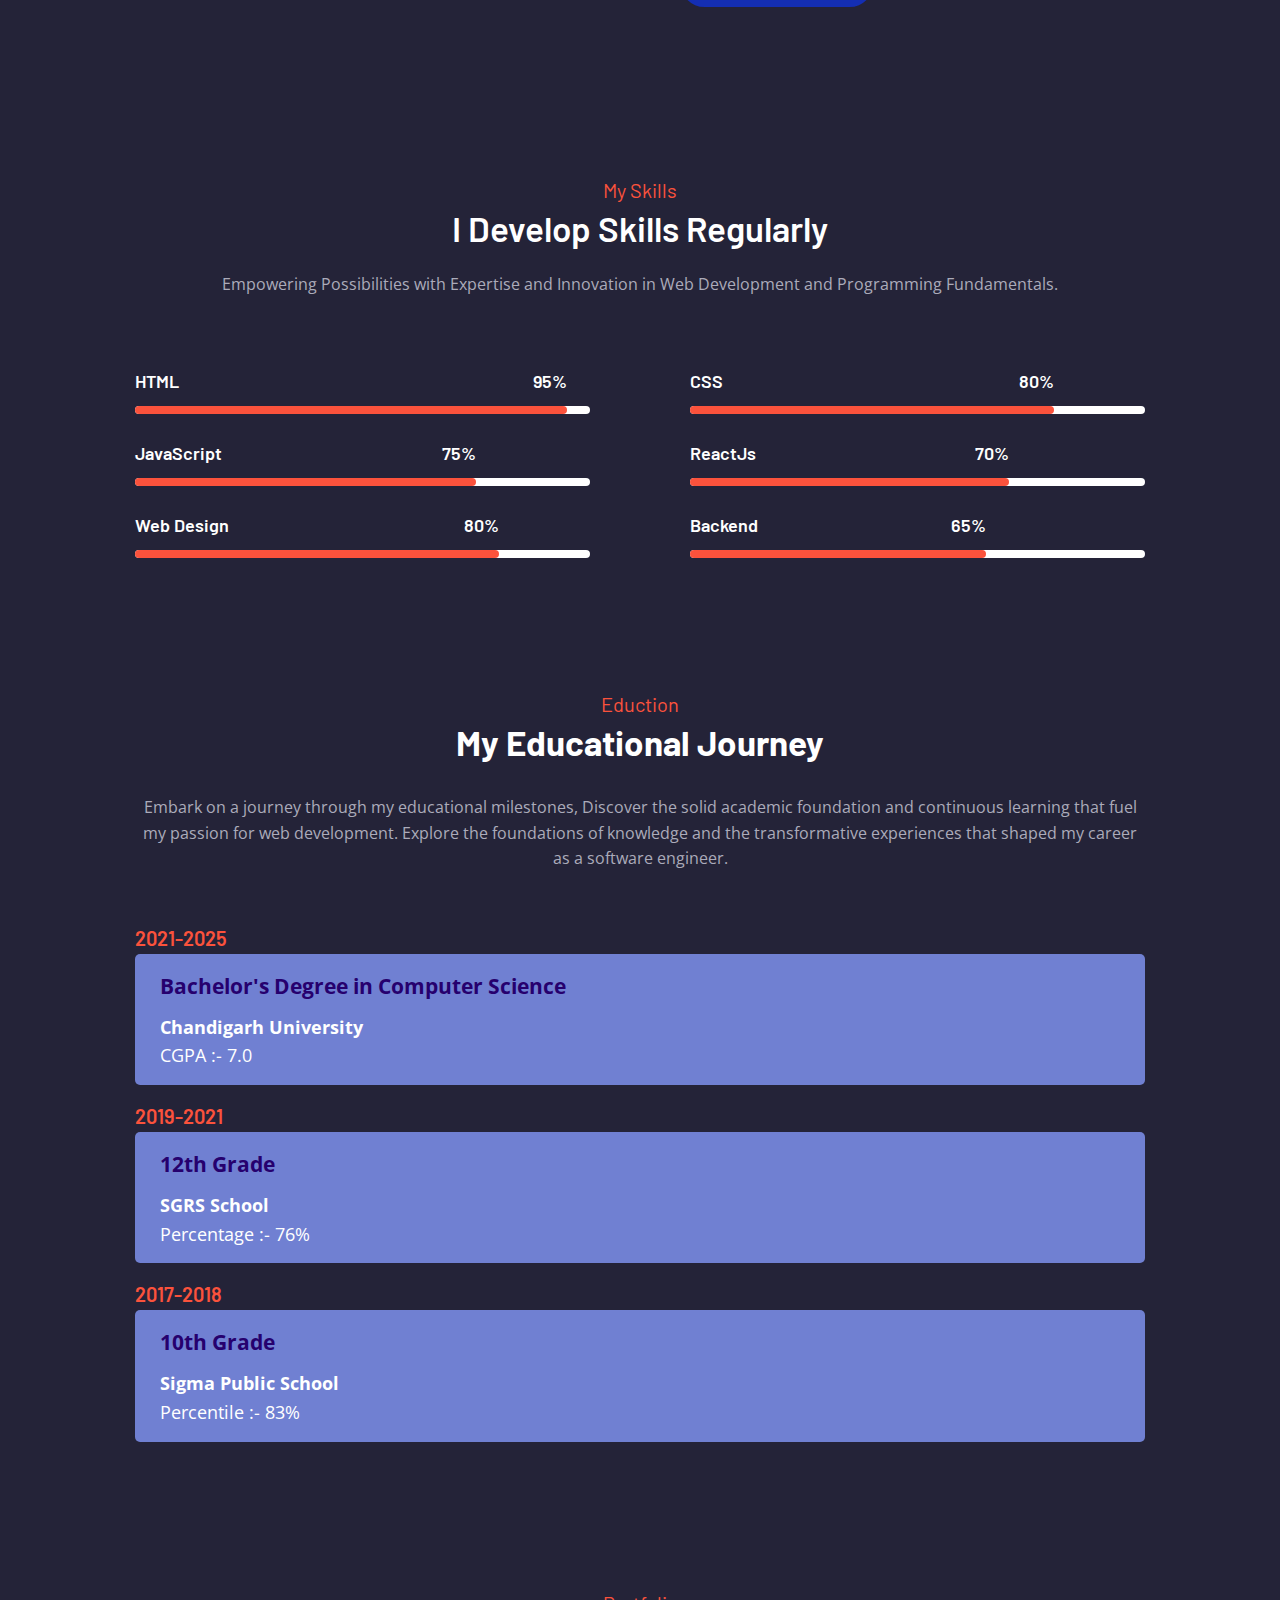
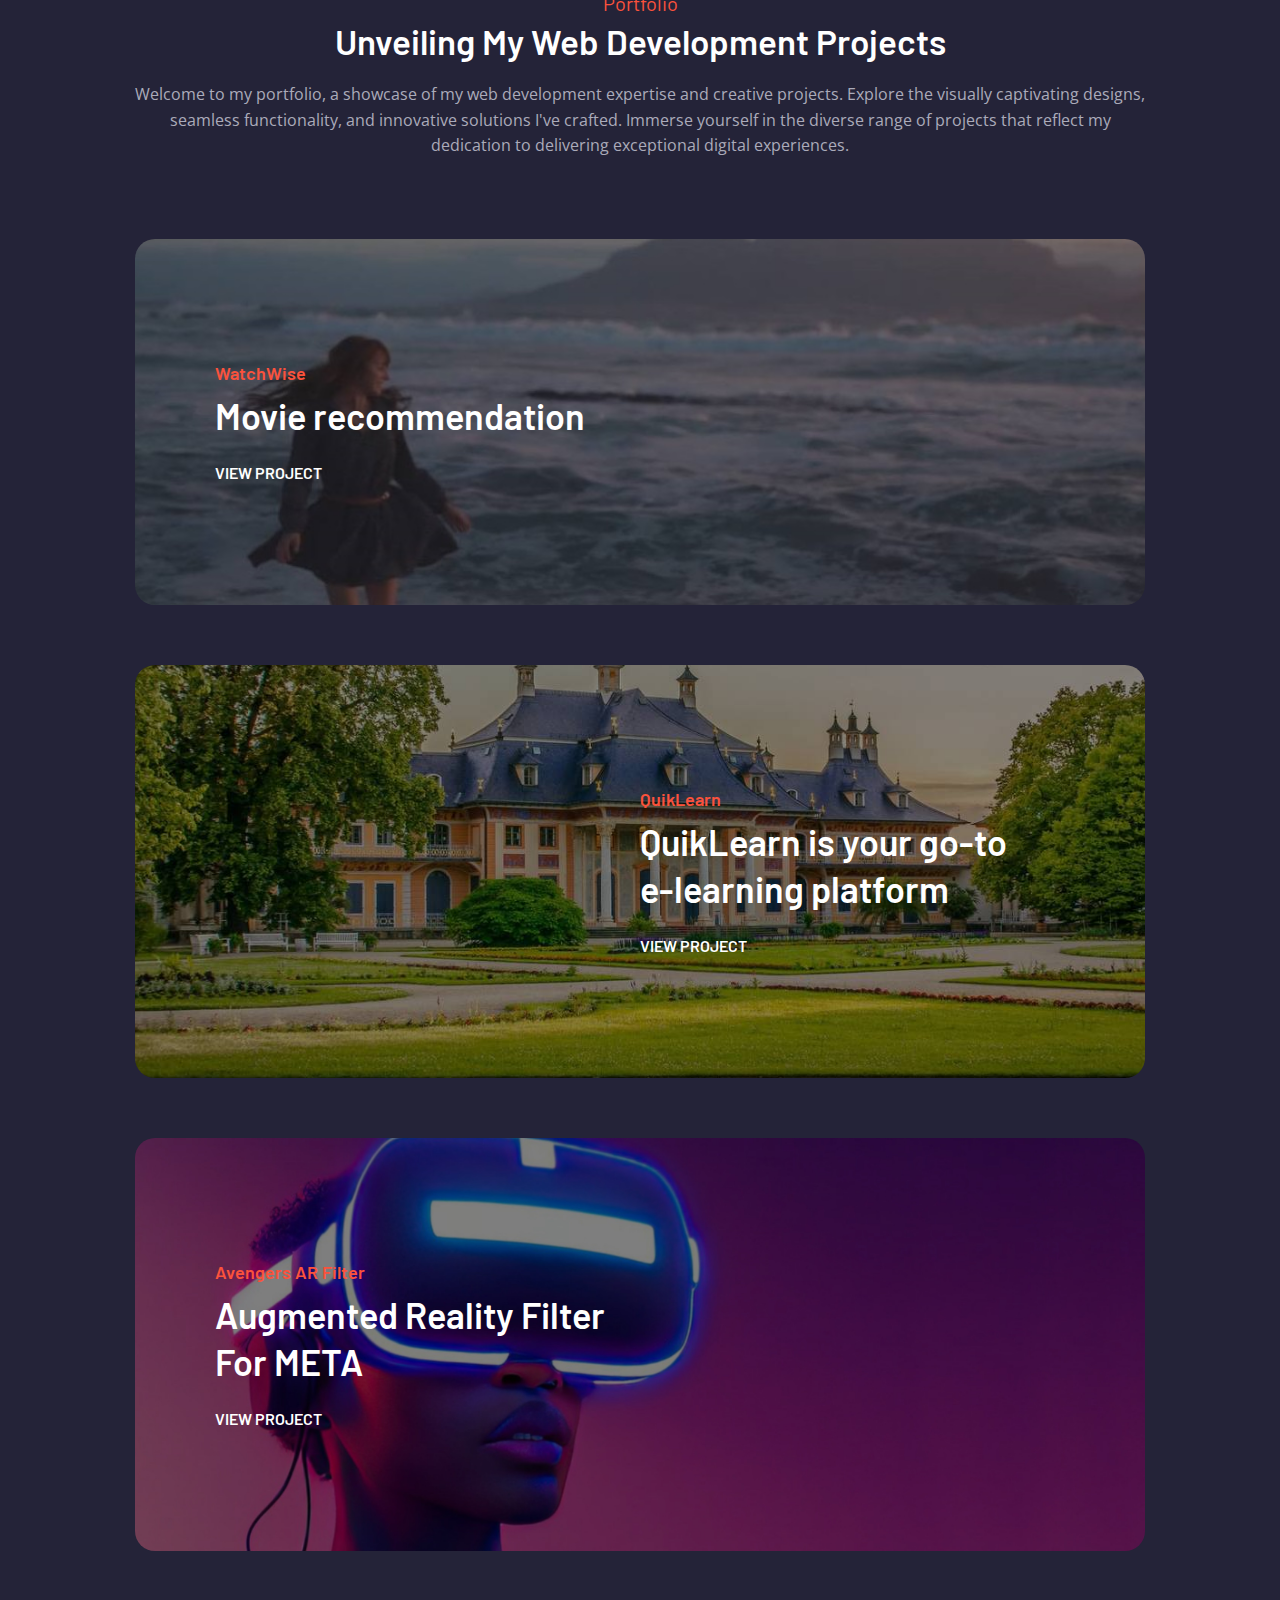
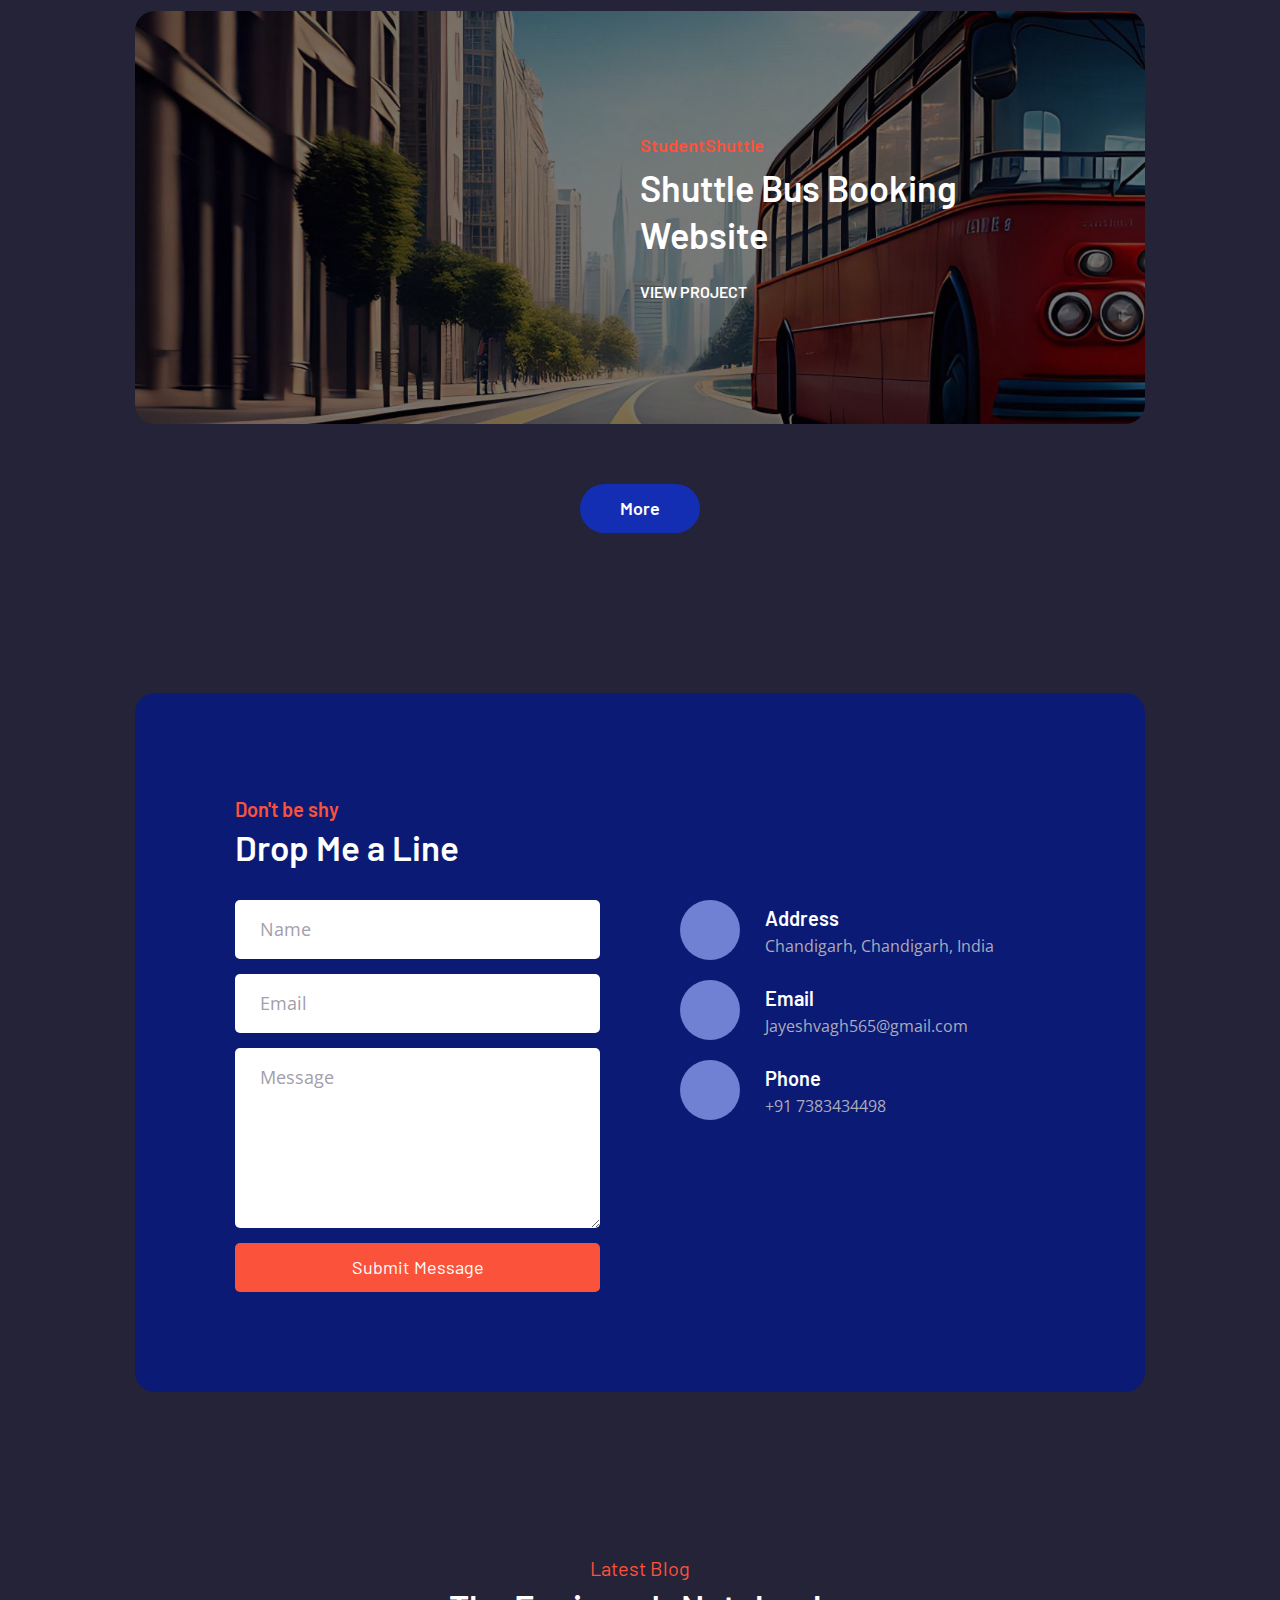
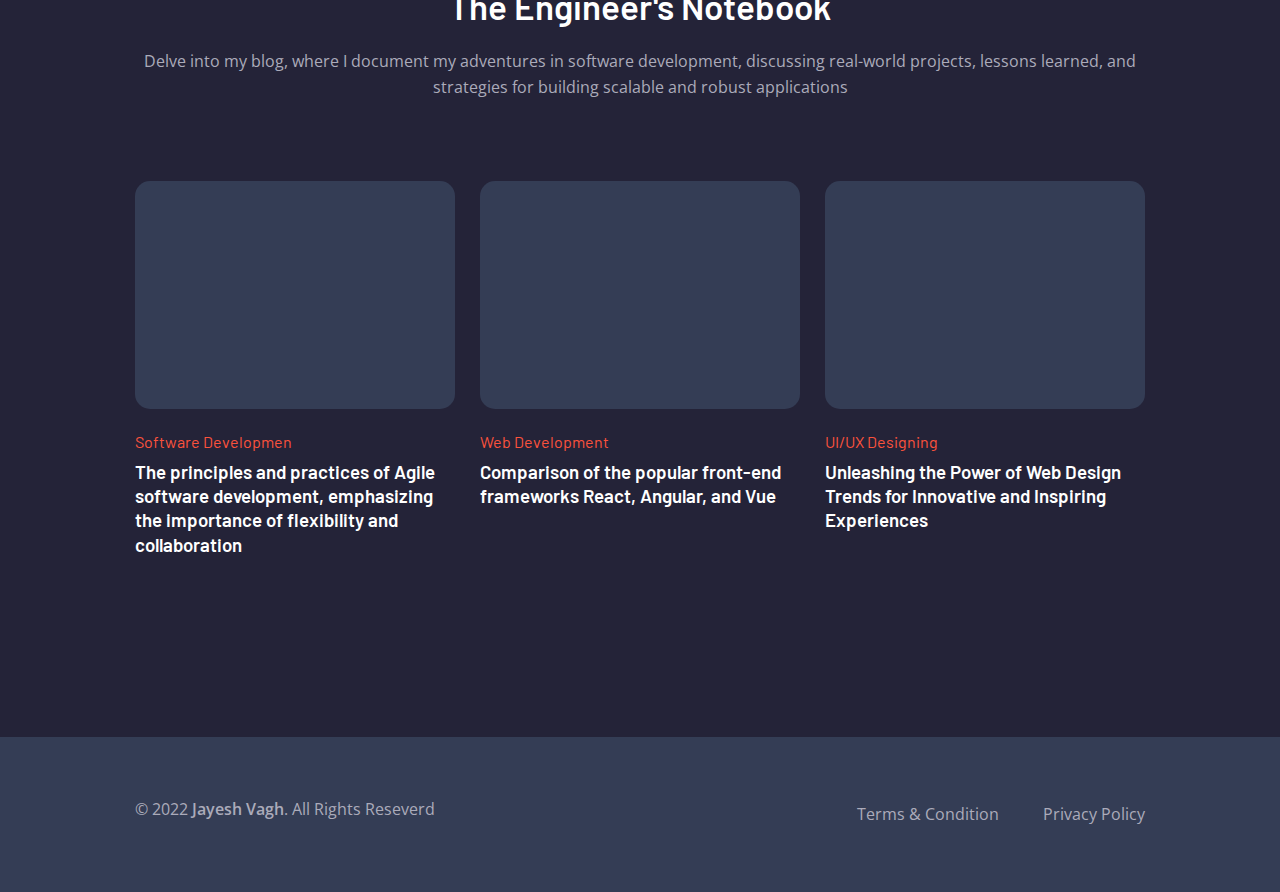
==== commit 20e3517d: "Update index.html" ====
--- a/index.html
+++ b/index.html
@@ -293,7 +293,7 @@
             
                   <li class="skills-item">
                     <div class="wrapper" style="width: 65%">
-                      <h3 class="skills-title">Java</h3>
+                      <h3 class="skills-title">Backend</h3>
             
                       <data class="skills-data" value="65">65%</data>
                     </div>
@@ -334,7 +334,7 @@
                     <div class="timeline-content">
                       <h3>12th Grade</h3>
                       <h4>SGRS School</h4>
-                      <p>Grade :- 76% </p>
+                      <p>Percentage :- 76% </p>
                     </div>
                   </li>
             
@@ -343,7 +343,7 @@
                     <div class="timeline-content">
                       <h3>10th Grade</h3>
                       <h4>Sigma Public School</h4>
-                      <p>Grade :- 76% </p>
+                      <p>Percentile :- 83% </p>
                     </div>
                   </li>
                   <!-- Add more timeline items as needed -->
@@ -374,7 +374,60 @@
           range of projects that reflect my dedication to delivering exceptional digital experiences.</p>
 
           <ul class="portfolio-list">
-
+            
+            <li>
+              <a href="https://jayeshvagh11.github.io/Wanderlust-Travel-and-Tours/" target="_blank"  class="portfolio-card" style="background-image: url('./assets/images/portfolio-2.jpg')">
+                <div class="card-content">
+            
+                  <p class="card-subtitle">WatchWise</p>
+            
+                  <h3 class="h3 card-title">Movie recommendation</h3>
+            
+                  <span class="btn-link">
+                    <span>View Project</span>
+            
+                    <ion-icon name="arrow-forward"></ion-icon>
+                  </span>
+            
+                </div>
+              </a>
+            </li>
+
+             <li>
+              <a href="https://github.com/jayeshvagh11/Virat-Developer" target="_blank" class="portfolio-card" style="background-image: url('./assets/images/portfolio-3.jpg')">
+                <div class="card-content">
+
+                  <p class="card-subtitle">QuikLearn</p>
+
+                  <h3 class="h3 card-title">QuikLearn is your go-to e-learning platform</h3>
+
+                  <span class="btn-link">
+                    <span>View Project</span>
+
+                    <ion-icon name="arrow-forward"></ion-icon>
+                  </span>
+
+                </div>
+              </a>
+            </li>
+            
+            <li>
+              <a href="https://drive.google.com/drive/folders/1-27ZYkm_Qh5Ym59nzhP4kiHflSK2lwPB" target="_blank" class="portfolio-card" style="background-image: url('./assets/images/portfolio-4.jpg')">
+                <div class="card-content">
+            
+                  <p class="card-subtitle">Avengers AR Filter</p>
+            
+                  <h3 class="h3 card-title">Augmented Reality Filter For META</h3>
+            
+                  <span class="btn-link">
+                    <span>View Project</span>
+            
+                    <ion-icon name="arrow-forward"></ion-icon>
+                  </span>
+            
+                </div>
+              </a>
+            </li>
 
             <li>
               <a href="https://jayeshvagh11.github.io/studentshuttle/" target="_blank" class="portfolio-card" style="background-image: url('./assets/images/portfolio-1.jpg')">
@@ -383,60 +436,6 @@
                   <p class="card-subtitle">StudentShuttle</p>
             
                   <h3 class="h3 card-title">Shuttle Bus Booking Website</h3>
-            
-                  <span class="btn-link">
-                    <span>View Project</span>
-            
-                    <ion-icon name="arrow-forward"></ion-icon>
-                  </span>
-            
-                </div>
-              </a>
-            </li>
-            
-            <li>
-              <a href="https://jayeshvagh11.github.io/Wanderlust-Travel-and-Tours/" target="_blank"  class="portfolio-card" style="background-image: url('./assets/images/portfolio-2.jpg')">
-                <div class="card-content">
-            
-                  <p class="card-subtitle">WanderLust</p>
-            
-                  <h3 class="h3 card-title">Tours and Travels website</h3>
-            
-                  <span class="btn-link">
-                    <span>View Project</span>
-            
-                    <ion-icon name="arrow-forward"></ion-icon>
-                  </span>
-            
-                </div>
-              </a>
-            </li>
-
-                        <li>
-              <a href="https://github.com/jayeshvagh11/Virat-Developer" target="_blank" class="portfolio-card" style="background-image: url('./assets/images/portfolio-3.jpg')">
-                <div class="card-content">
-
-                  <p class="card-subtitle">Virat Developers</p>
-
-                  <h3 class="h3 card-title">Real Estate Website for Buying and Selling Properties</h3>
-
-                  <span class="btn-link">
-                    <span>View Project</span>
-
-                    <ion-icon name="arrow-forward"></ion-icon>
-                  </span>
-
-                </div>
-              </a>
-            </li>
-            
-            <li>
-              <a href="https://drive.google.com/drive/folders/1-27ZYkm_Qh5Ym59nzhP4kiHflSK2lwPB" target="_blank" class="portfolio-card" style="background-image: url('./assets/images/portfolio-4.jpg')">
-                <div class="card-content">
-            
-                  <p class="card-subtitle">Avengers AR Filter</p>
-            
-                  <h3 class="h3 card-title">Augmented Reality Filter For META</h3>
             
                   <span class="btn-link">
                     <span>View Project</span>
@@ -704,4 +703,4 @@
 
 </body>
 
-</html>+</html>
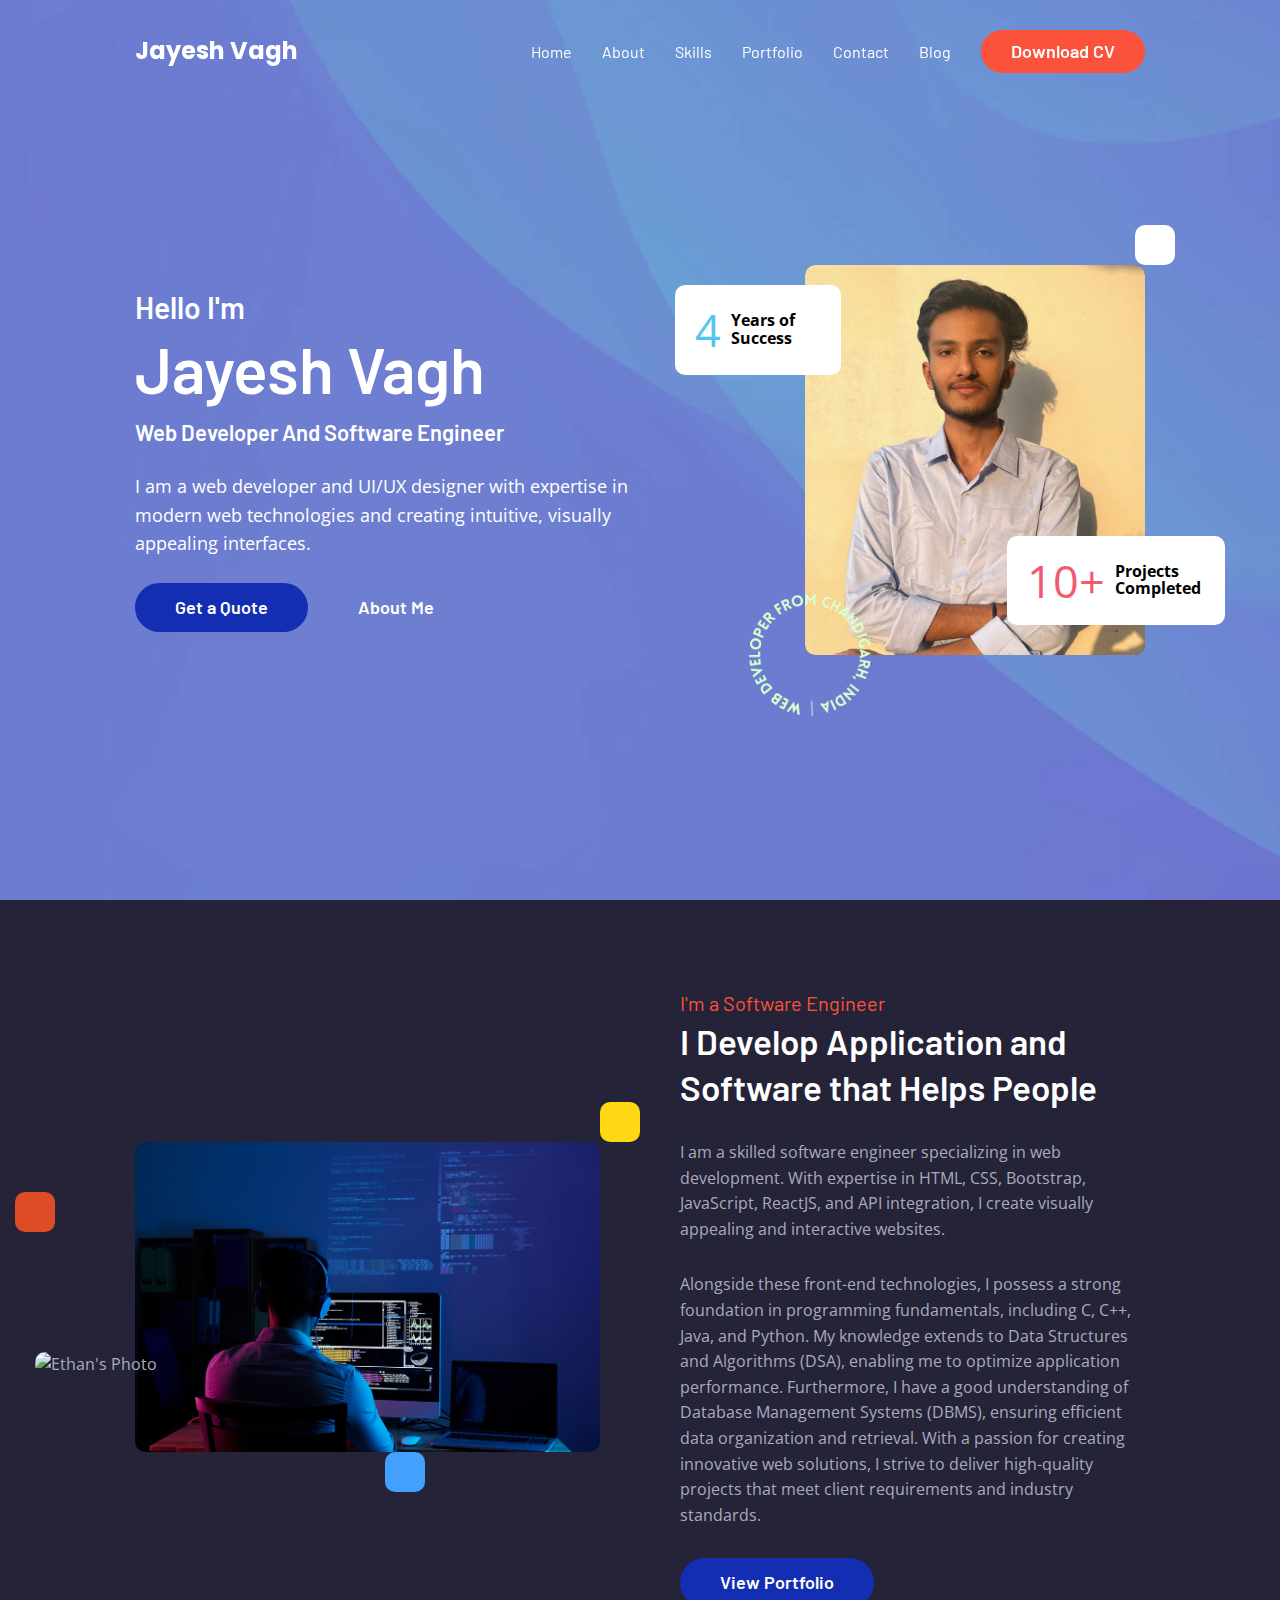
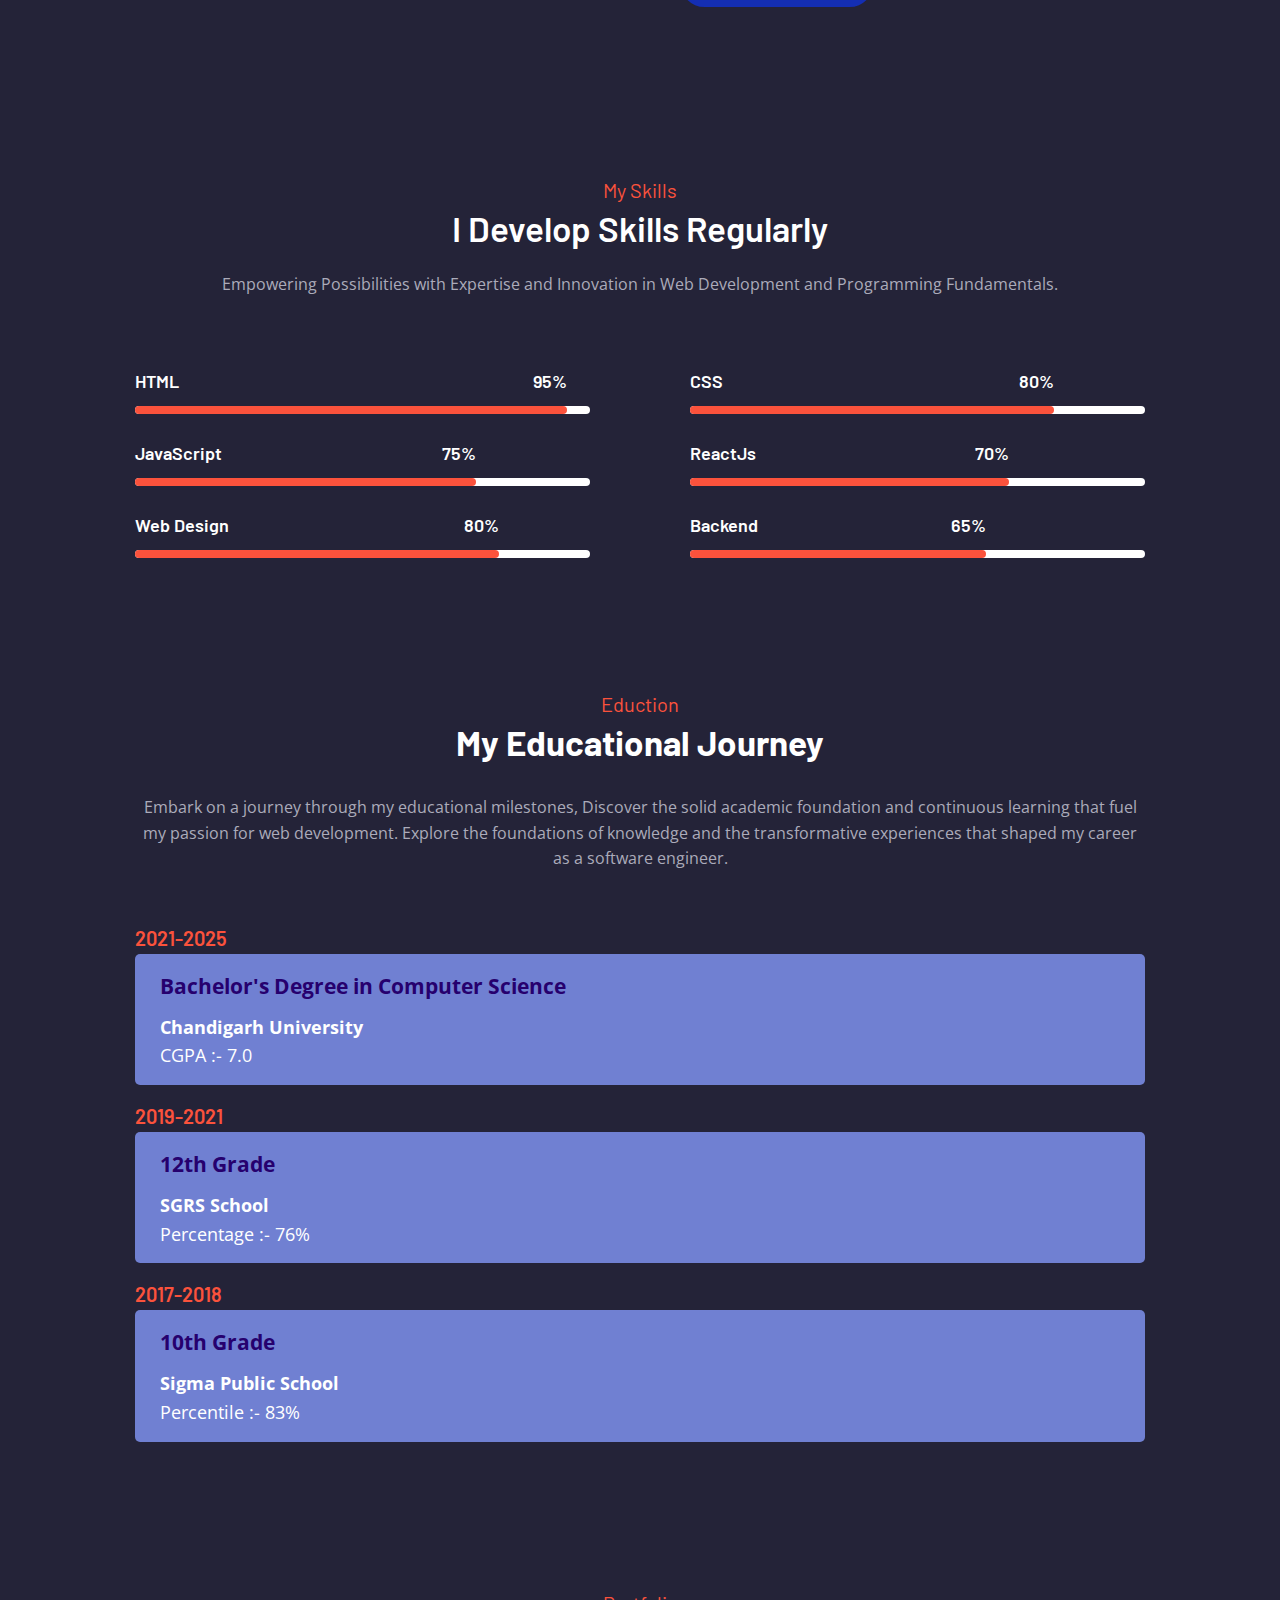
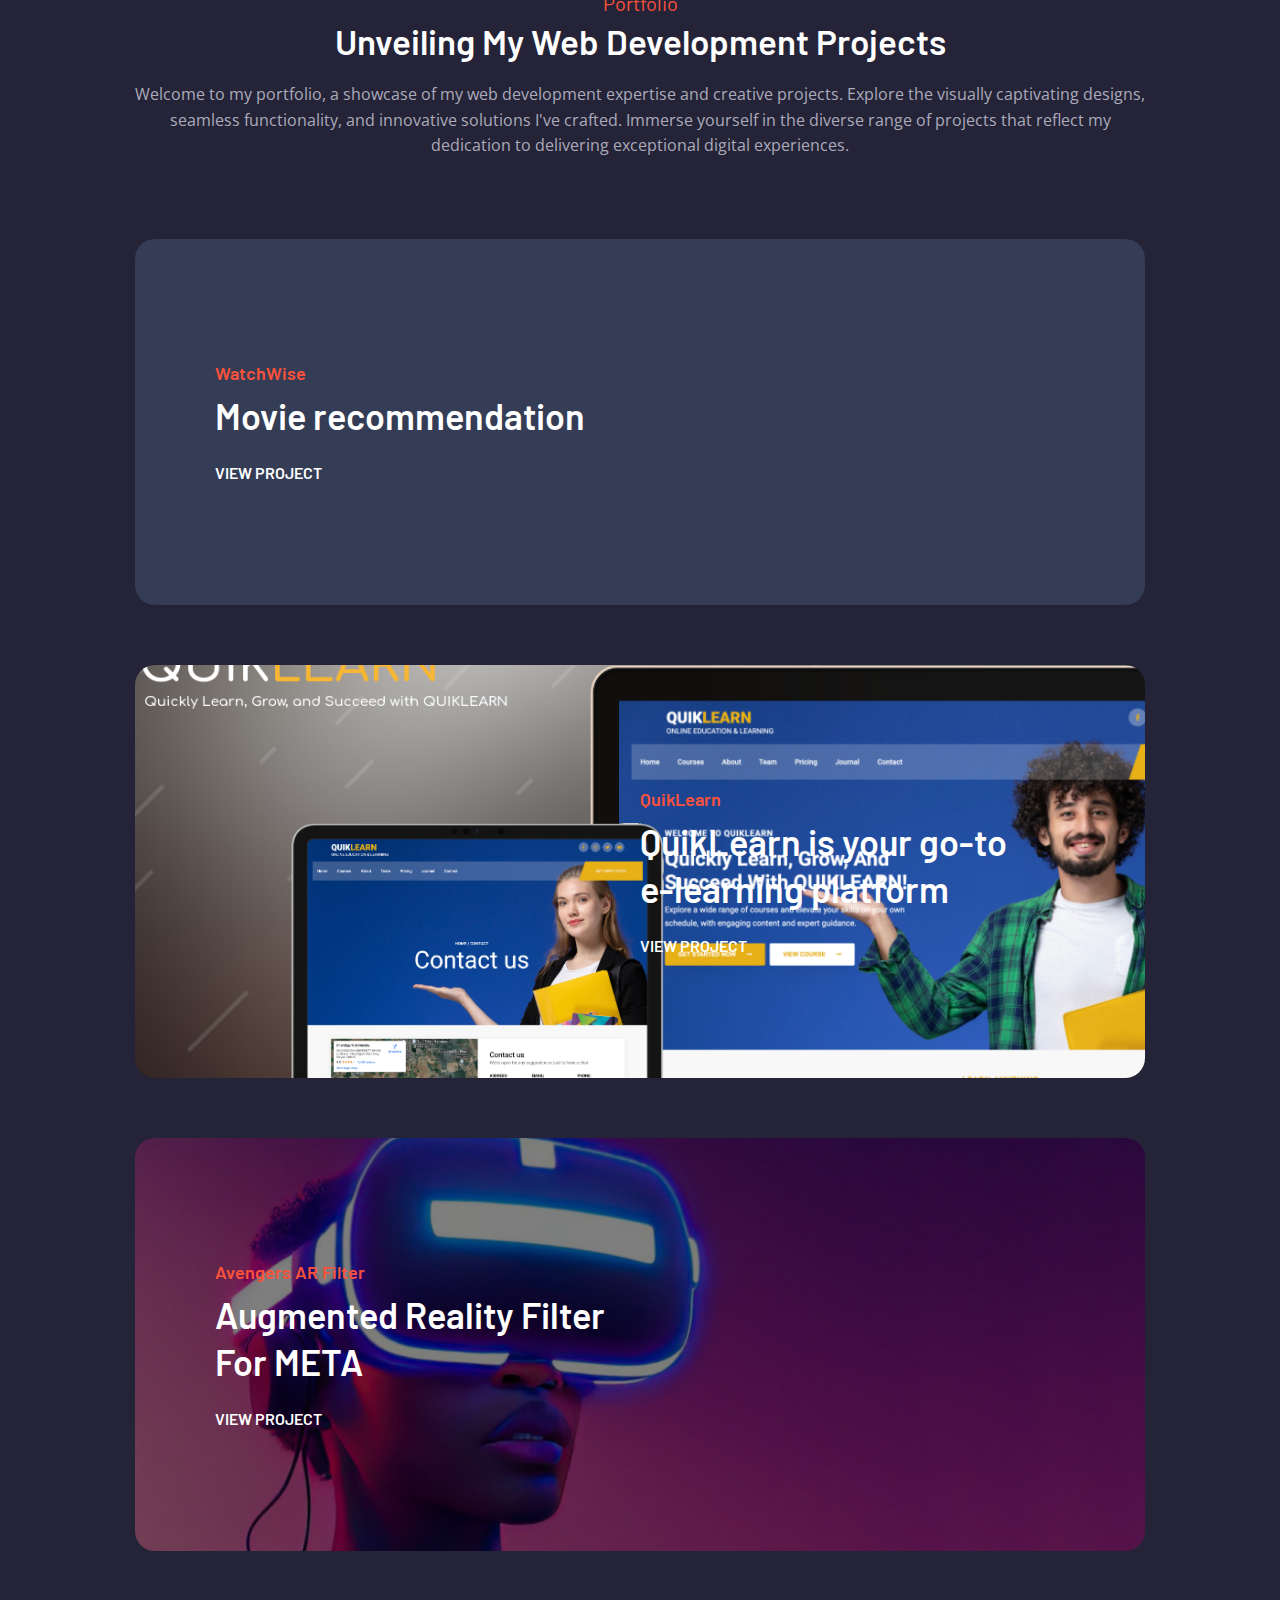
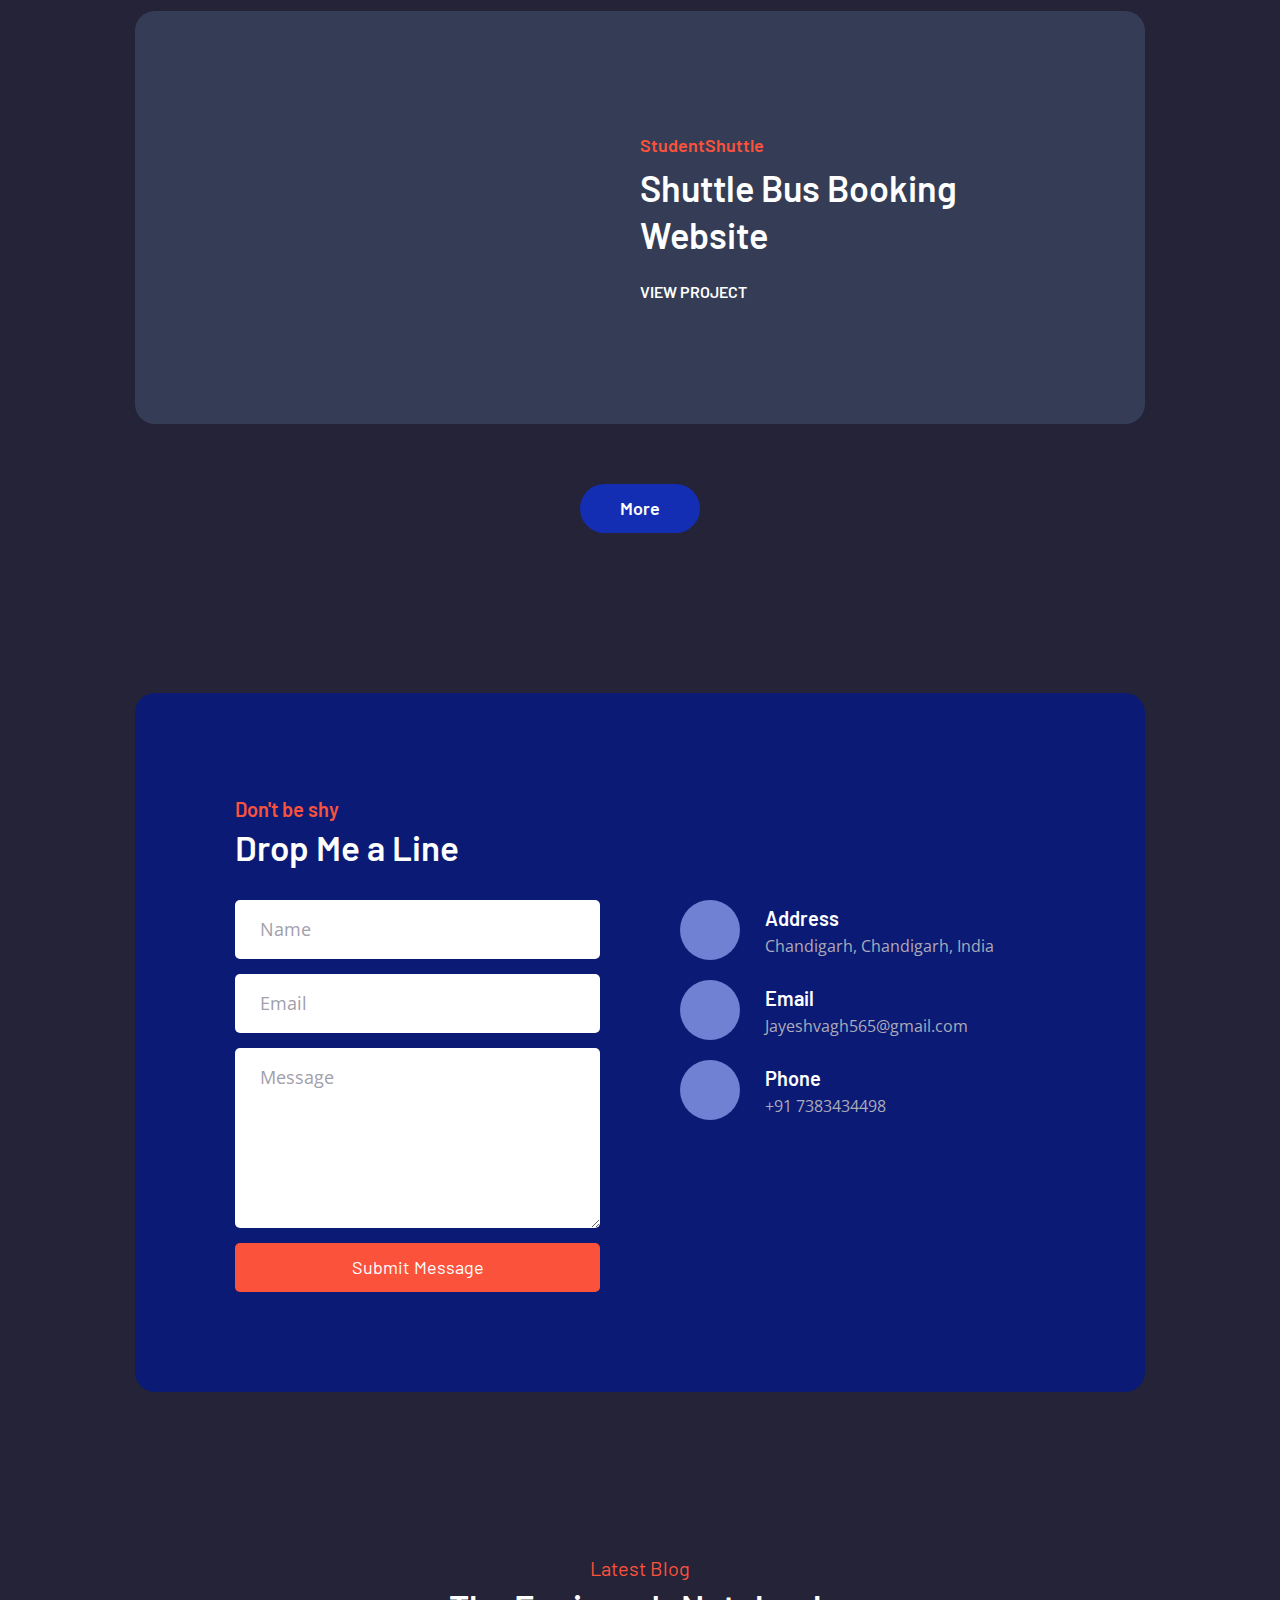
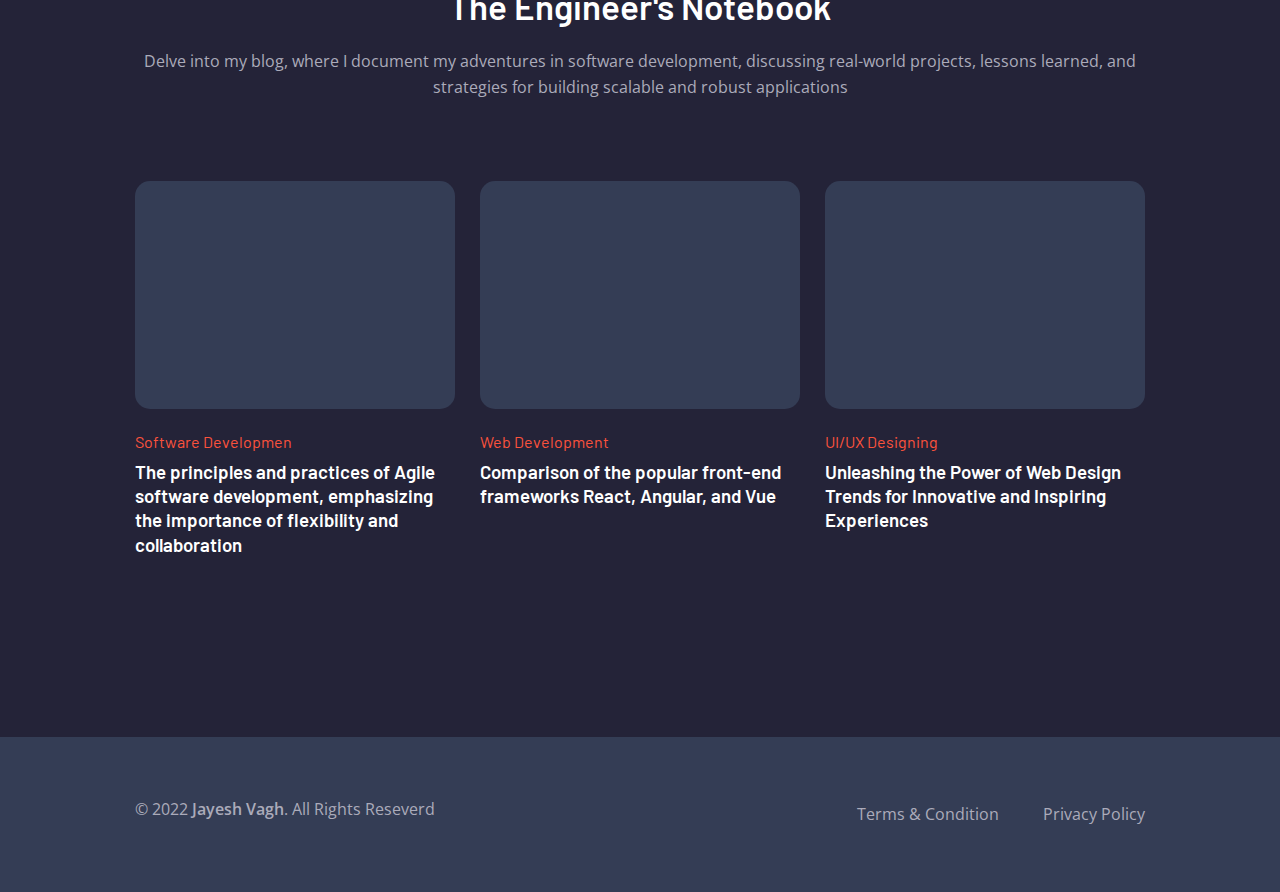
==== commit 905708b1: "Update index.html" ====
--- a/index.html
+++ b/index.html
@@ -376,7 +376,7 @@
           <ul class="portfolio-list">
             
             <li>
-              <a href="https://jayeshvagh11.github.io/Wanderlust-Travel-and-Tours/" target="_blank"  class="portfolio-card" style="background-image: url('./assets/images/portfolio-2.jpg')">
+              <a href="https://jayeshvagh11.github.io/Wanderlust-Travel-and-Tours/" target="_blank"  class="portfolio-card" style="background-image: url('./assets/images/portfolio-1')">
                 <div class="card-content">
             
                   <p class="card-subtitle">WatchWise</p>
@@ -394,7 +394,7 @@
             </li>
 
              <li>
-              <a href="https://github.com/jayeshvagh11/Virat-Developer" target="_blank" class="portfolio-card" style="background-image: url('./assets/images/portfolio-3.jpg')">
+              <a href="https://github.com/jayeshvagh11/Virat-Developer" target="_blank" class="portfolio-card" style="background-image: url('./assets/images/portfolio-2')">
                 <div class="card-content">
 
                   <p class="card-subtitle">QuikLearn</p>
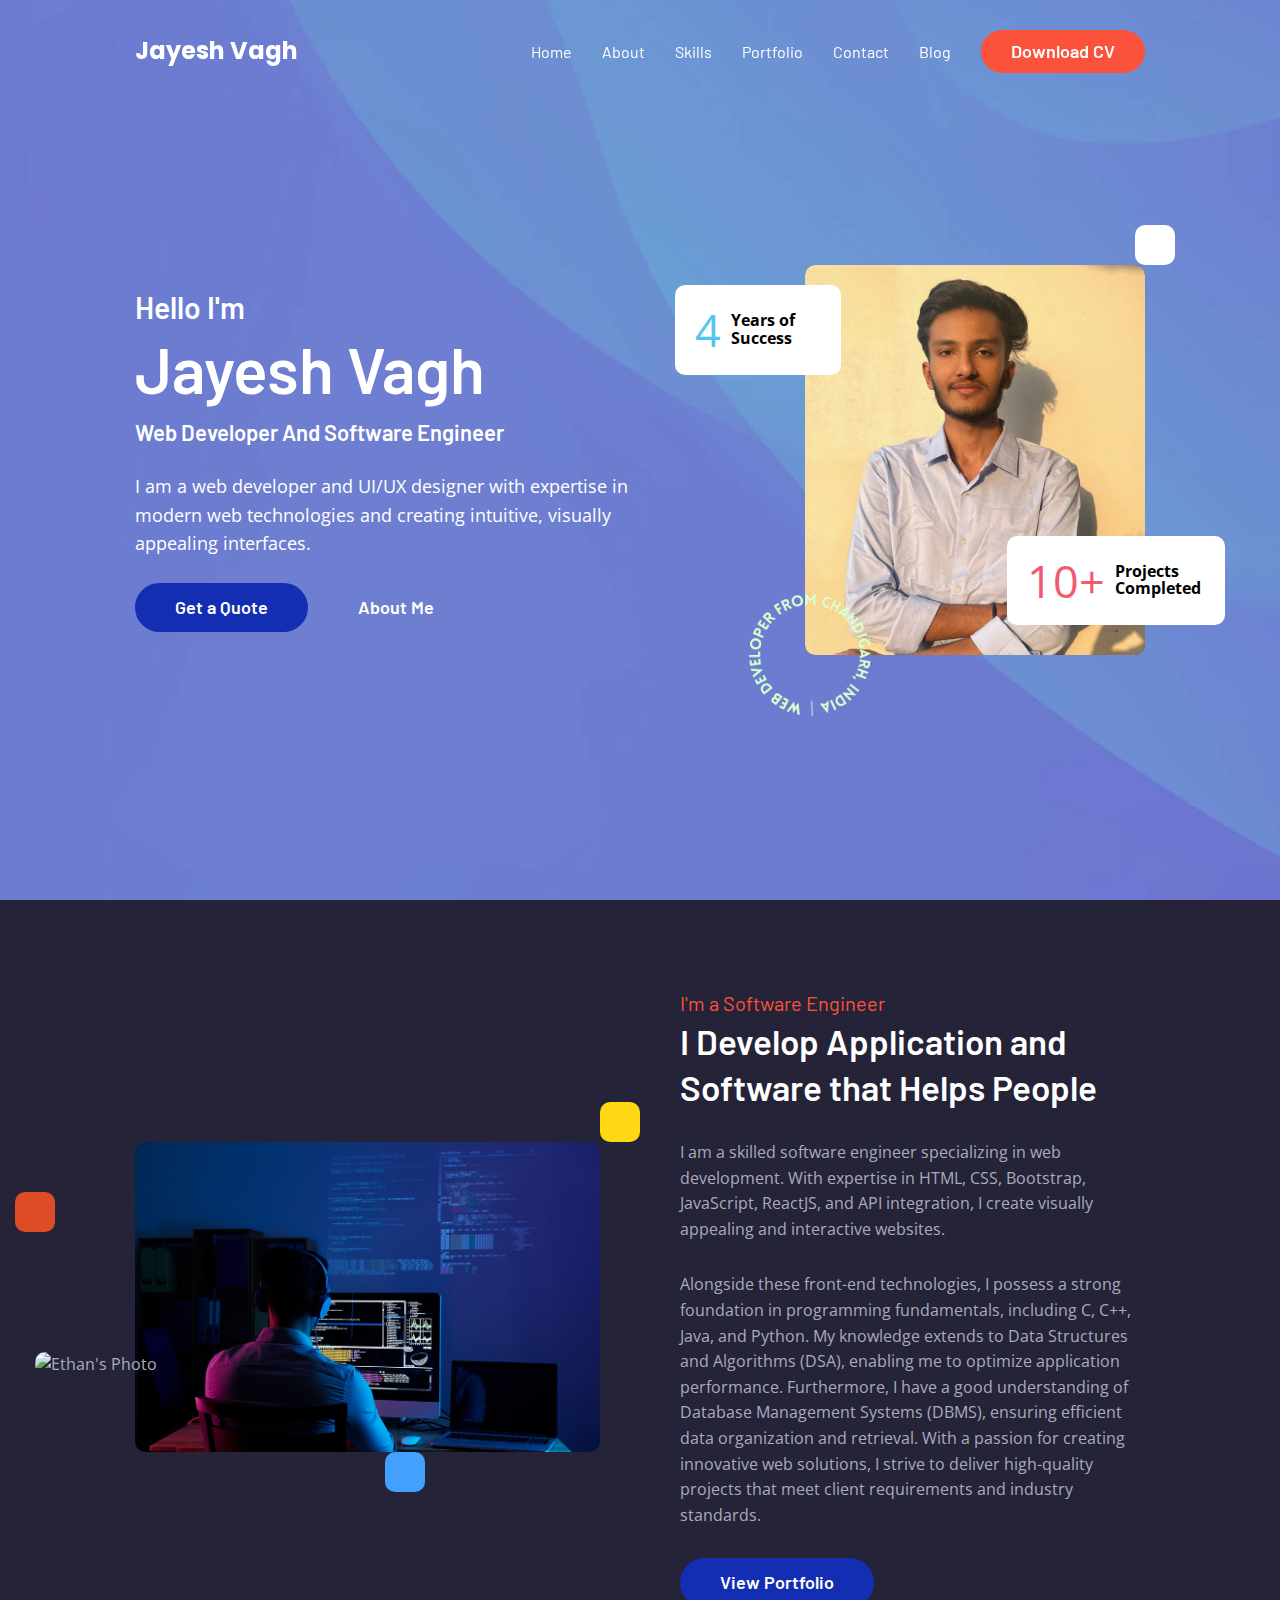
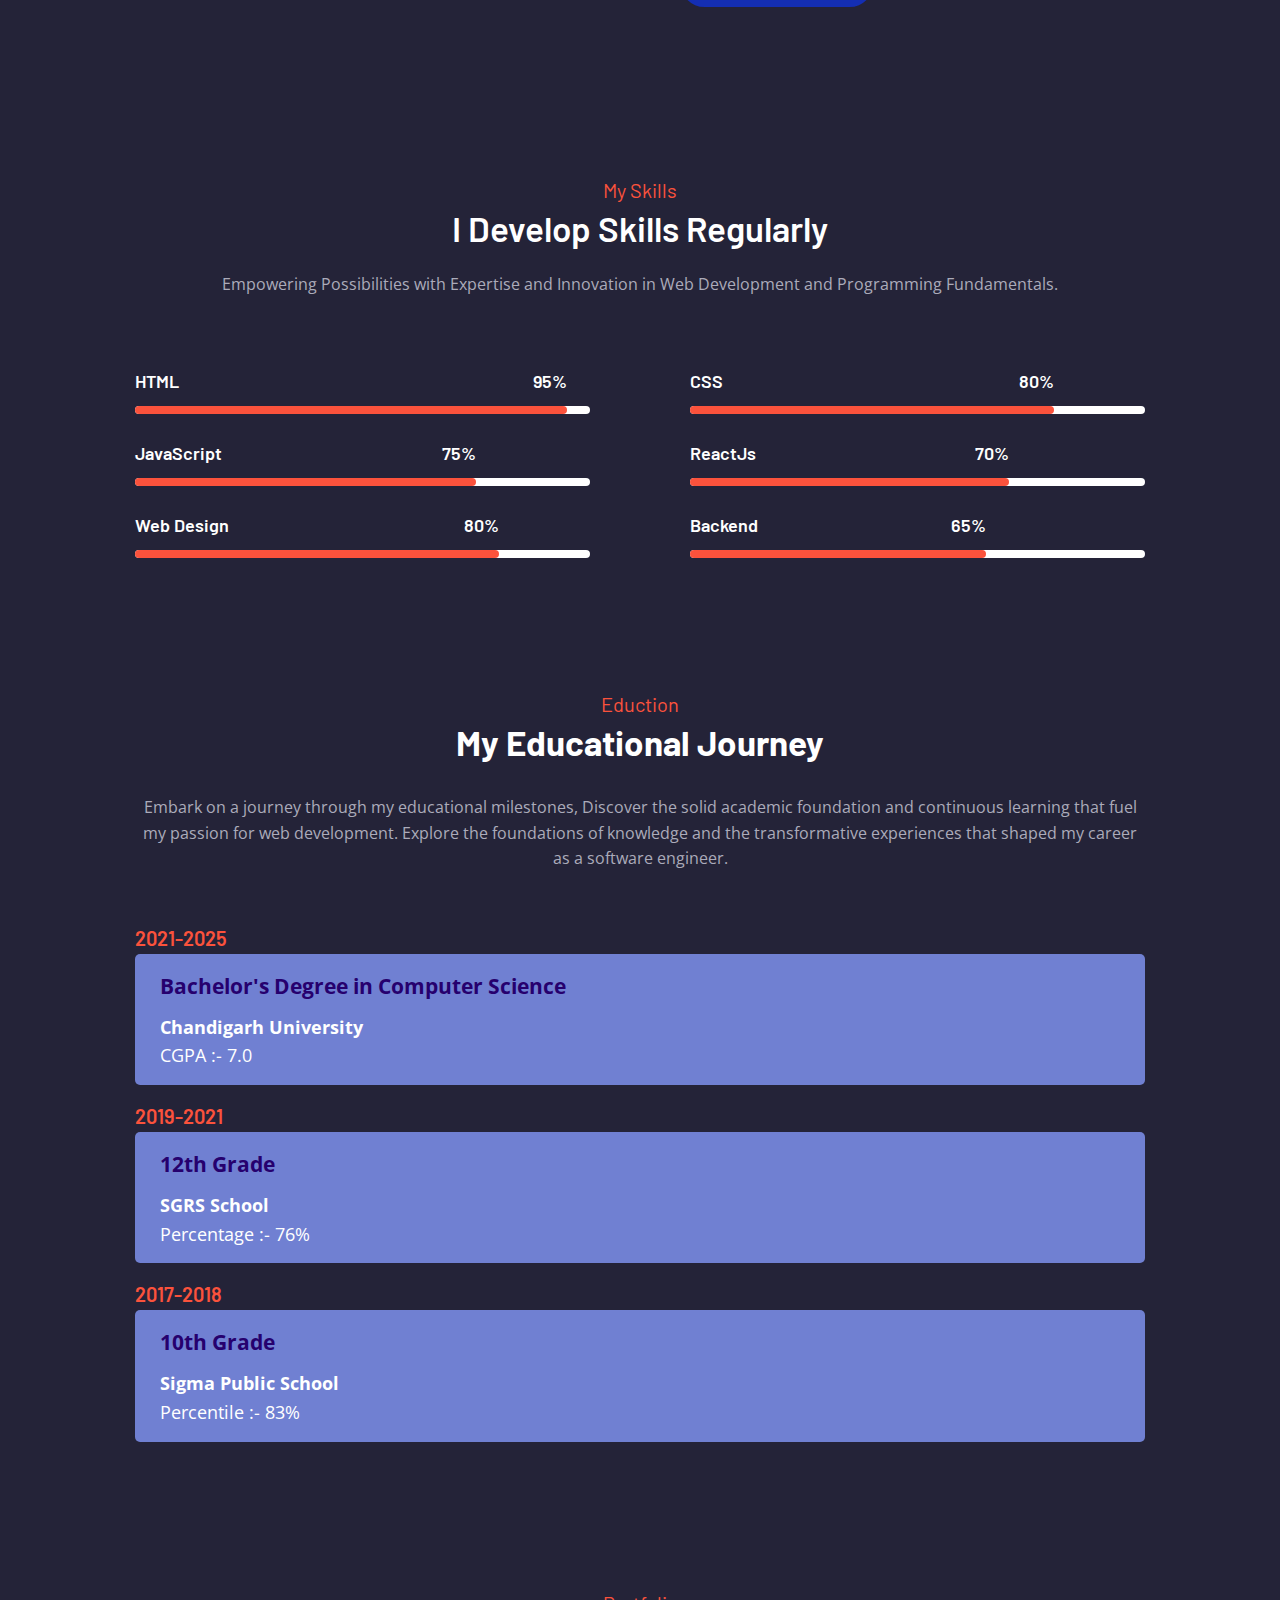
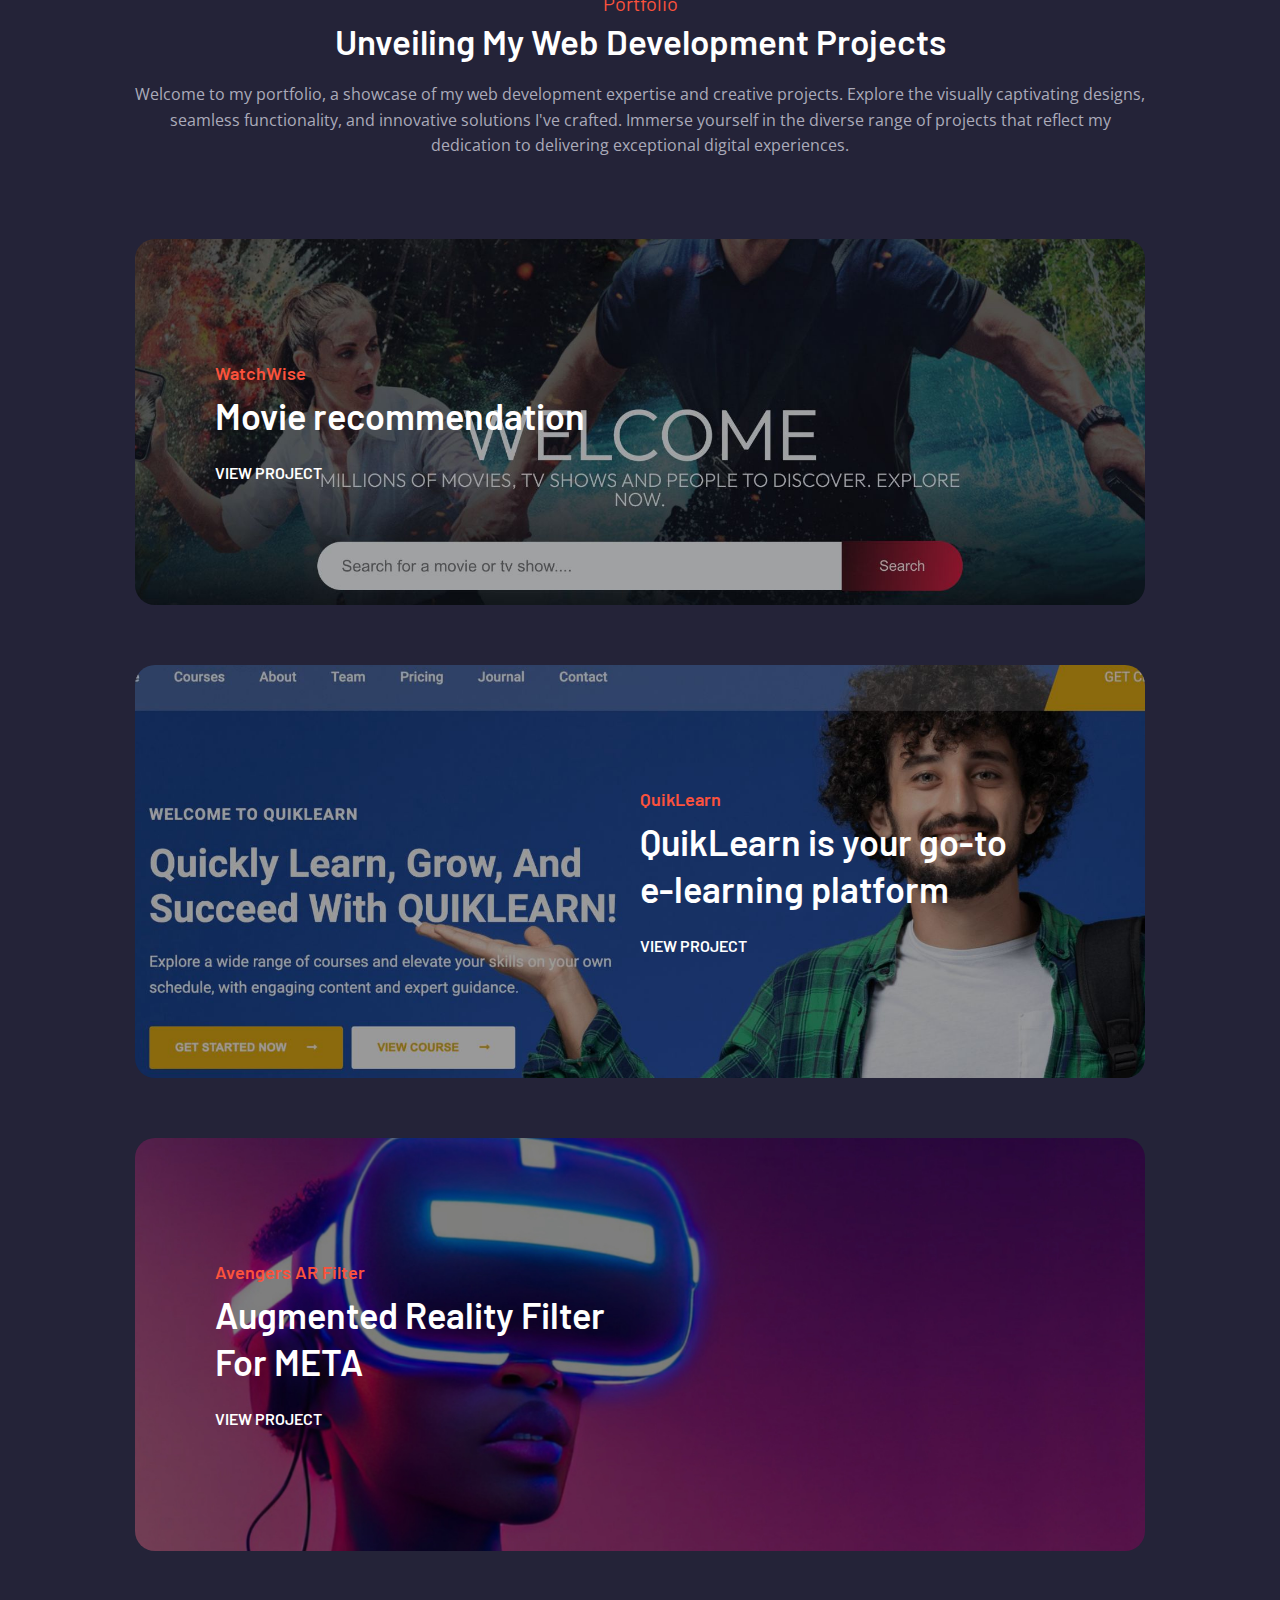
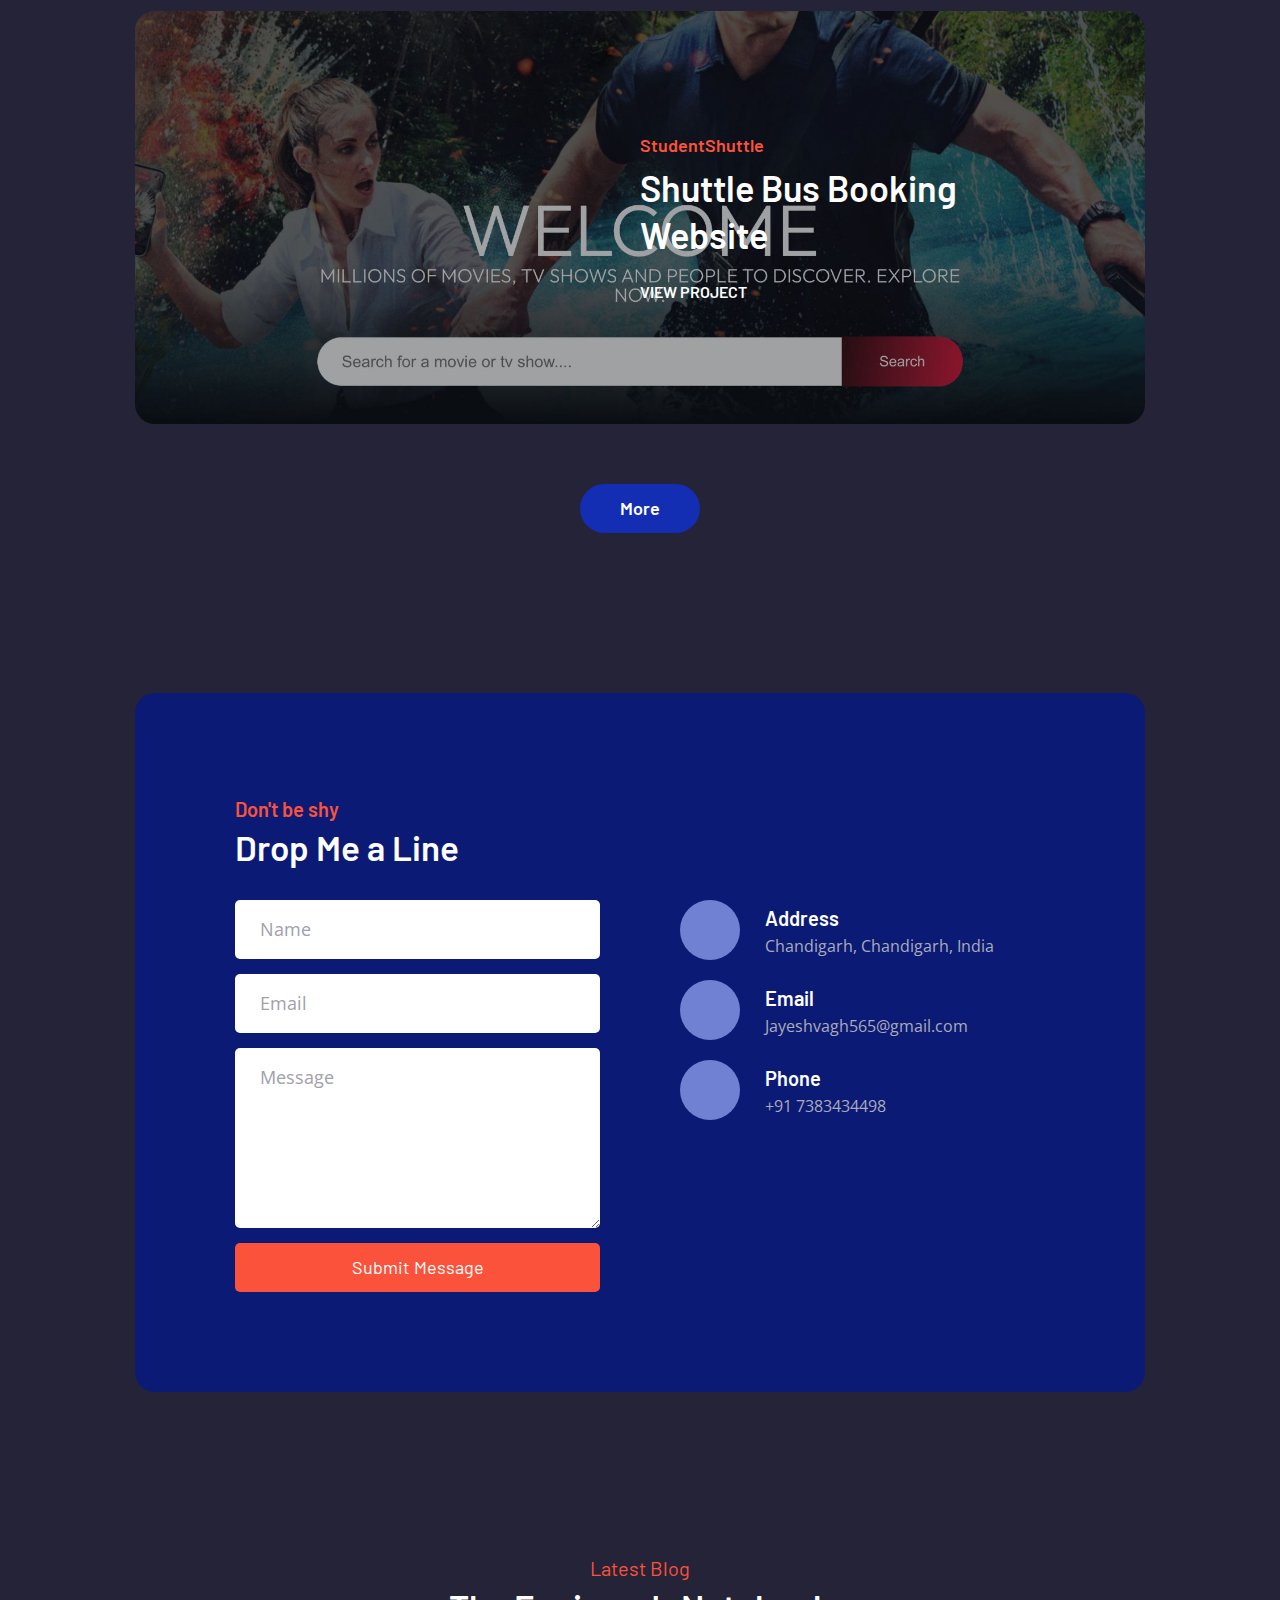
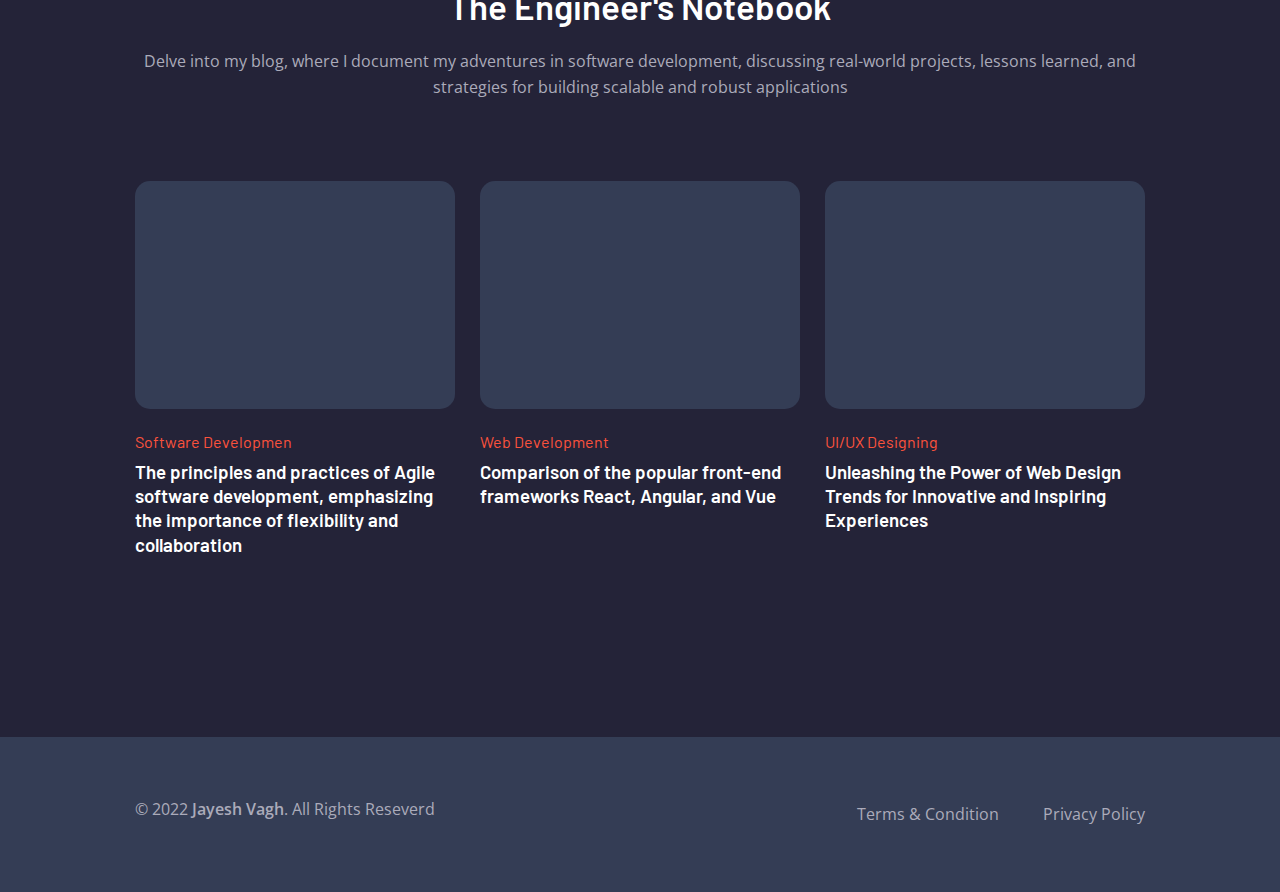
==== commit 3f4b803f: "Update index.html" ====
--- a/index.html
+++ b/index.html
@@ -376,7 +376,7 @@
           <ul class="portfolio-list">
             
             <li>
-              <a href="https://jayeshvagh11.github.io/Wanderlust-Travel-and-Tours/" target="_blank"  class="portfolio-card" style="background-image: url('./assets/images/portfolio-1')">
+              <a href="https://jayeshvagh11.github.io/Wanderlust-Travel-and-Tours/" target="_blank"  class="portfolio-card" style="background-image: url('./assets/images/portfolio-1.jpg')">
                 <div class="card-content">
             
                   <p class="card-subtitle">WatchWise</p>
@@ -394,7 +394,7 @@
             </li>
 
              <li>
-              <a href="https://github.com/jayeshvagh11/Virat-Developer" target="_blank" class="portfolio-card" style="background-image: url('./assets/images/portfolio-2')">
+              <a href="https://github.com/jayeshvagh11/Virat-Developer" target="_blank" class="portfolio-card" style="background-image: url('./assets/images/portfolio-2.jpg')">
                 <div class="card-content">
 
                   <p class="card-subtitle">QuikLearn</p>
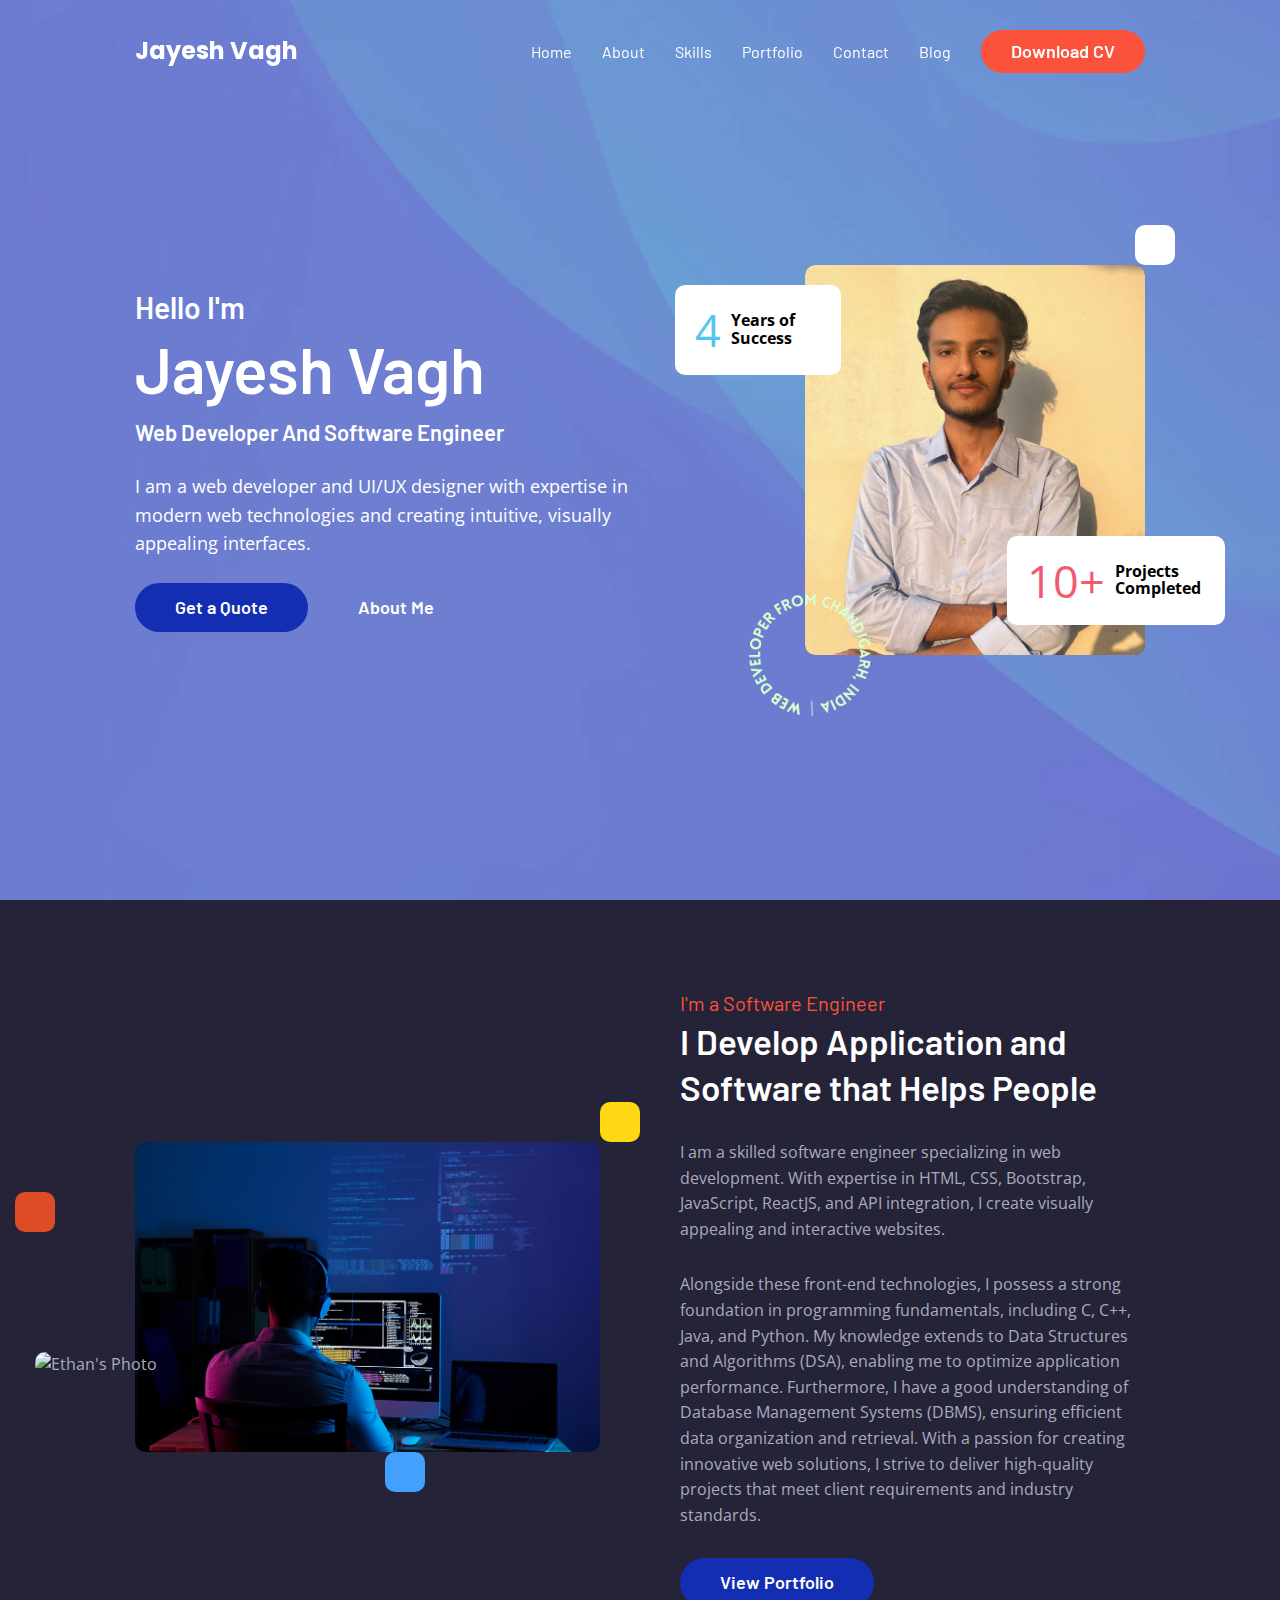
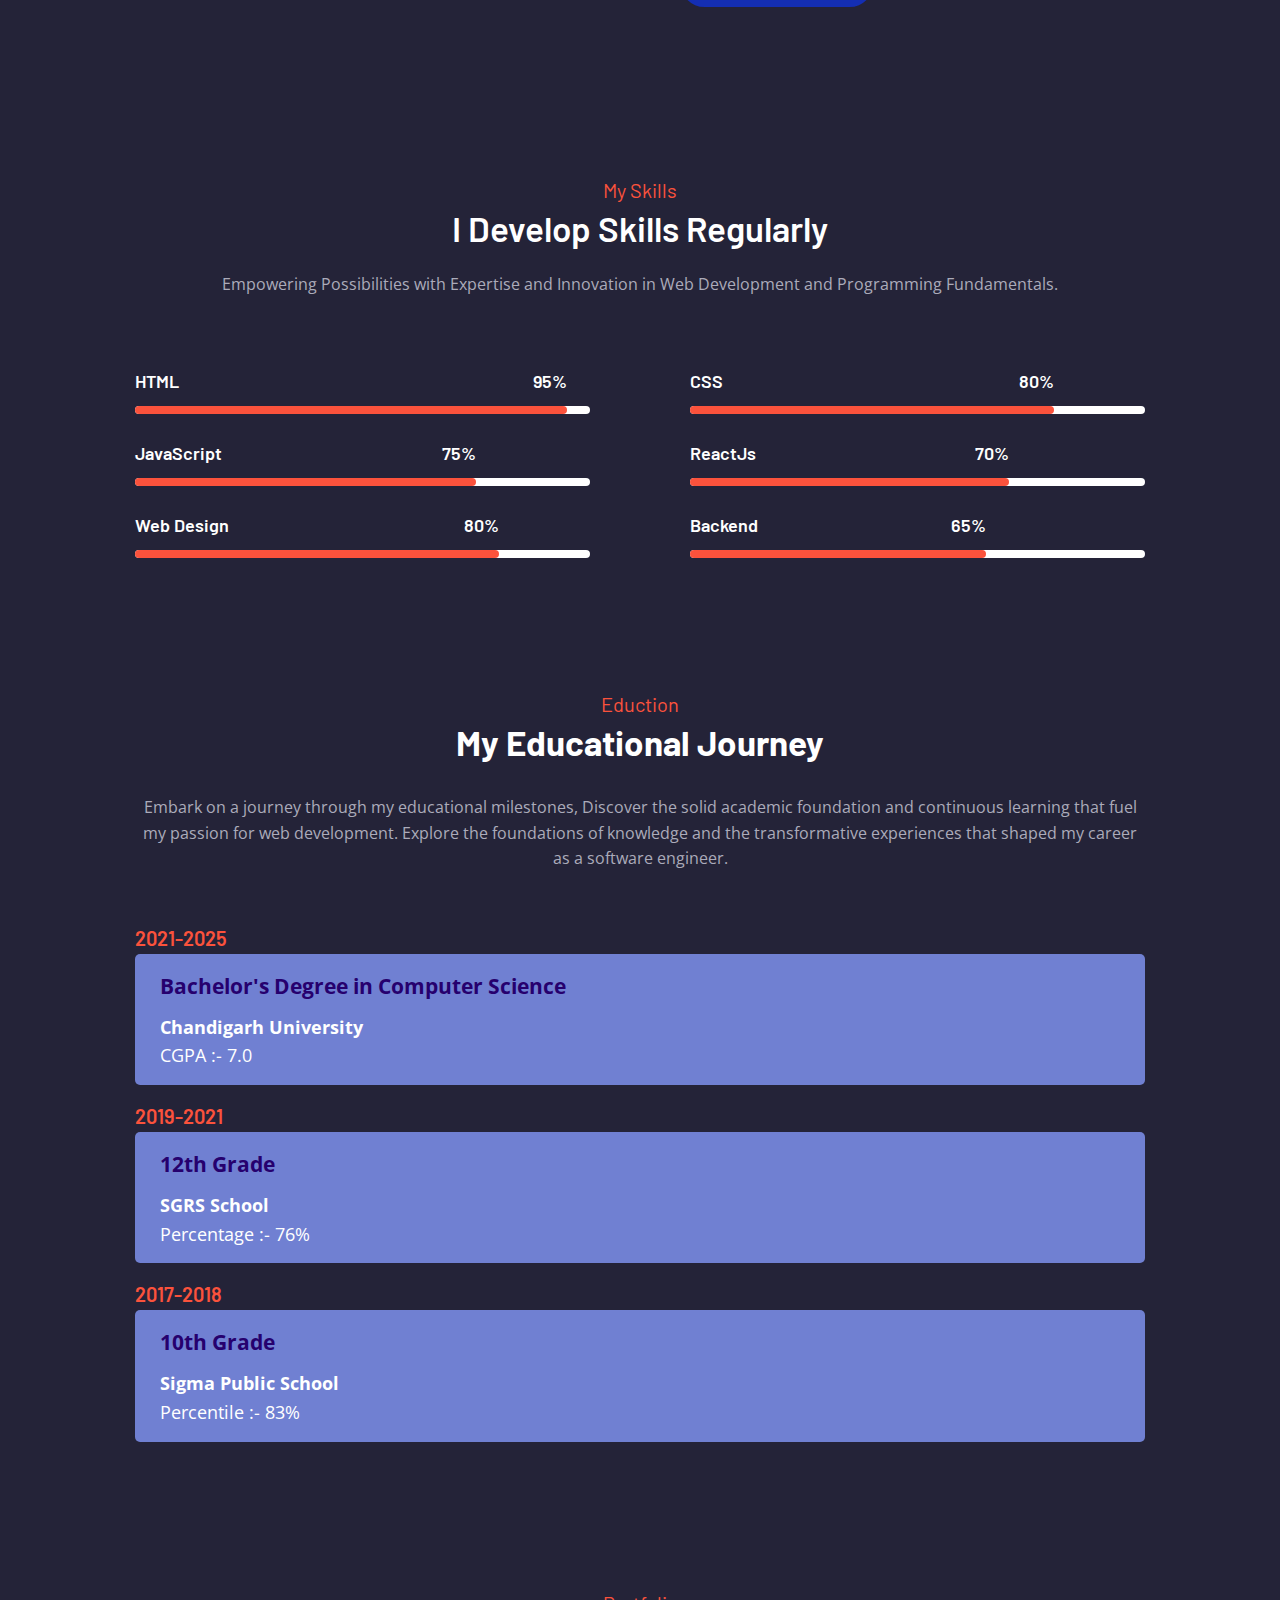
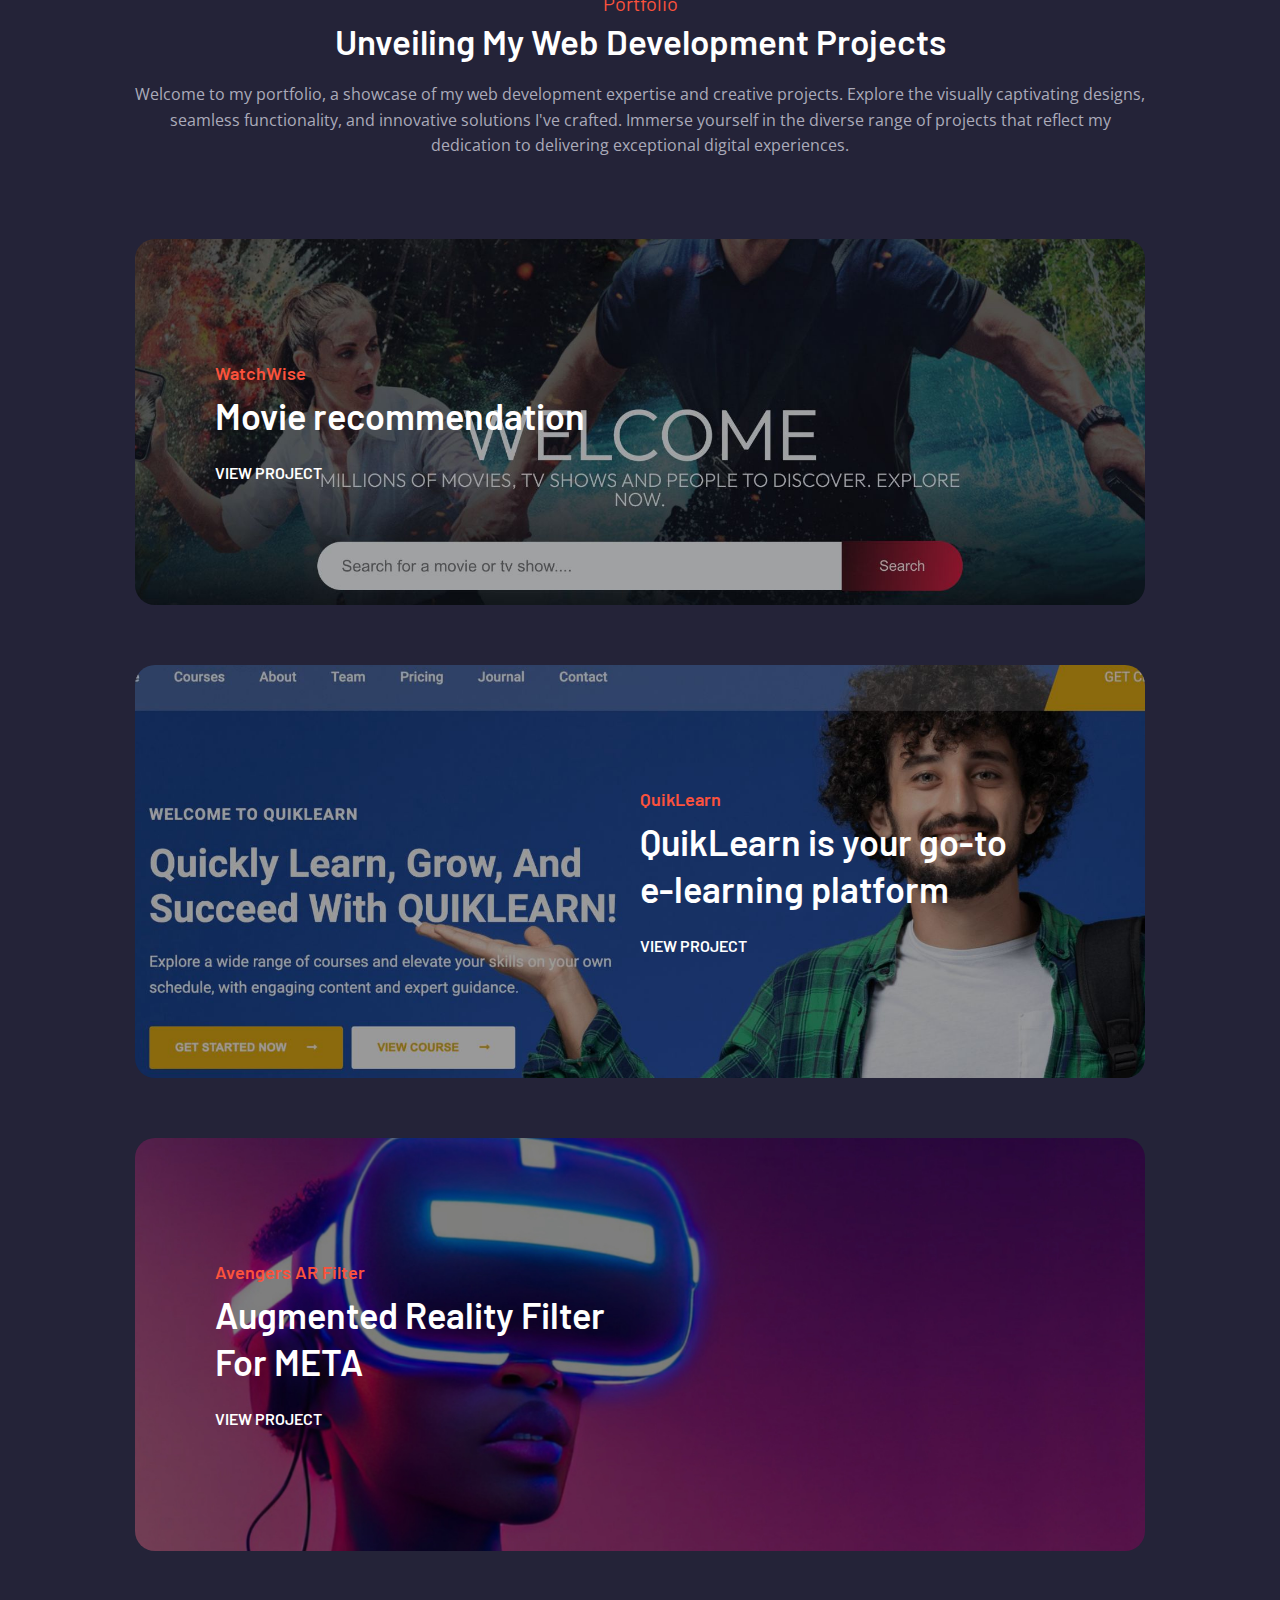
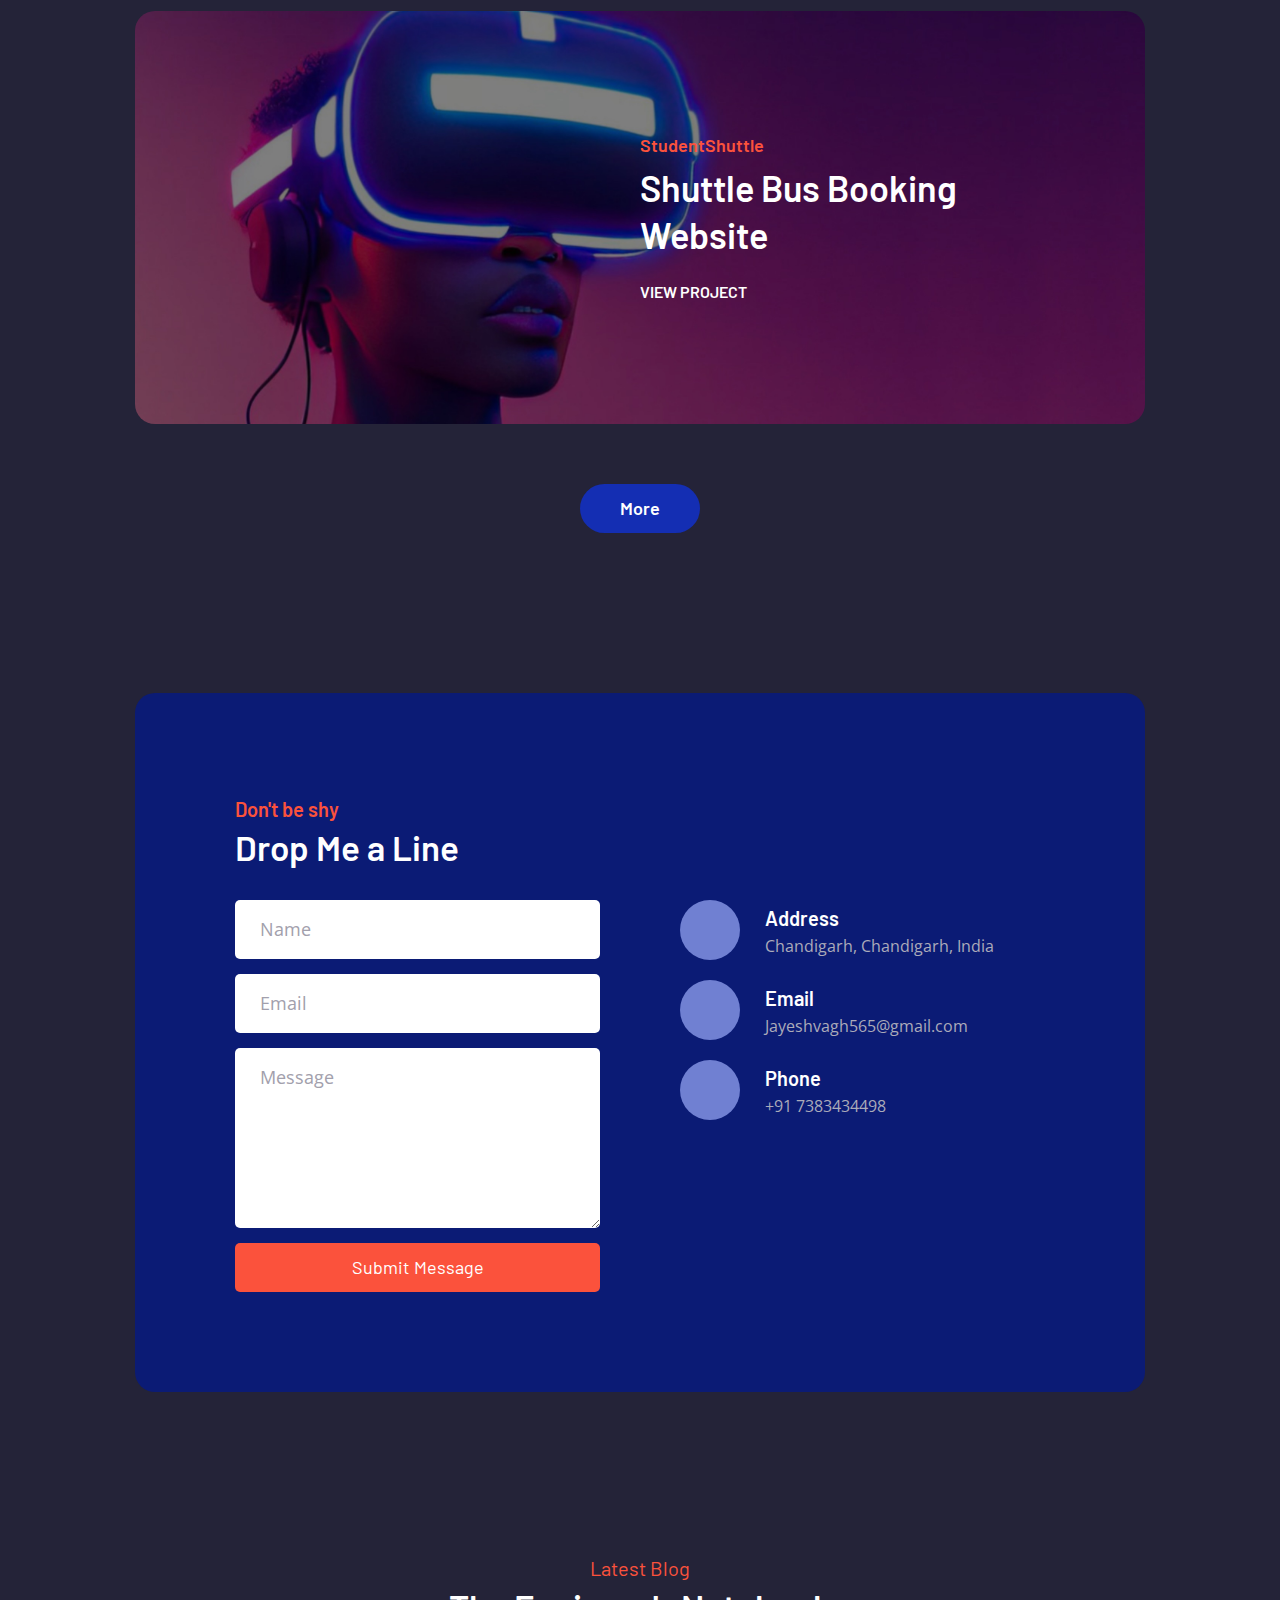
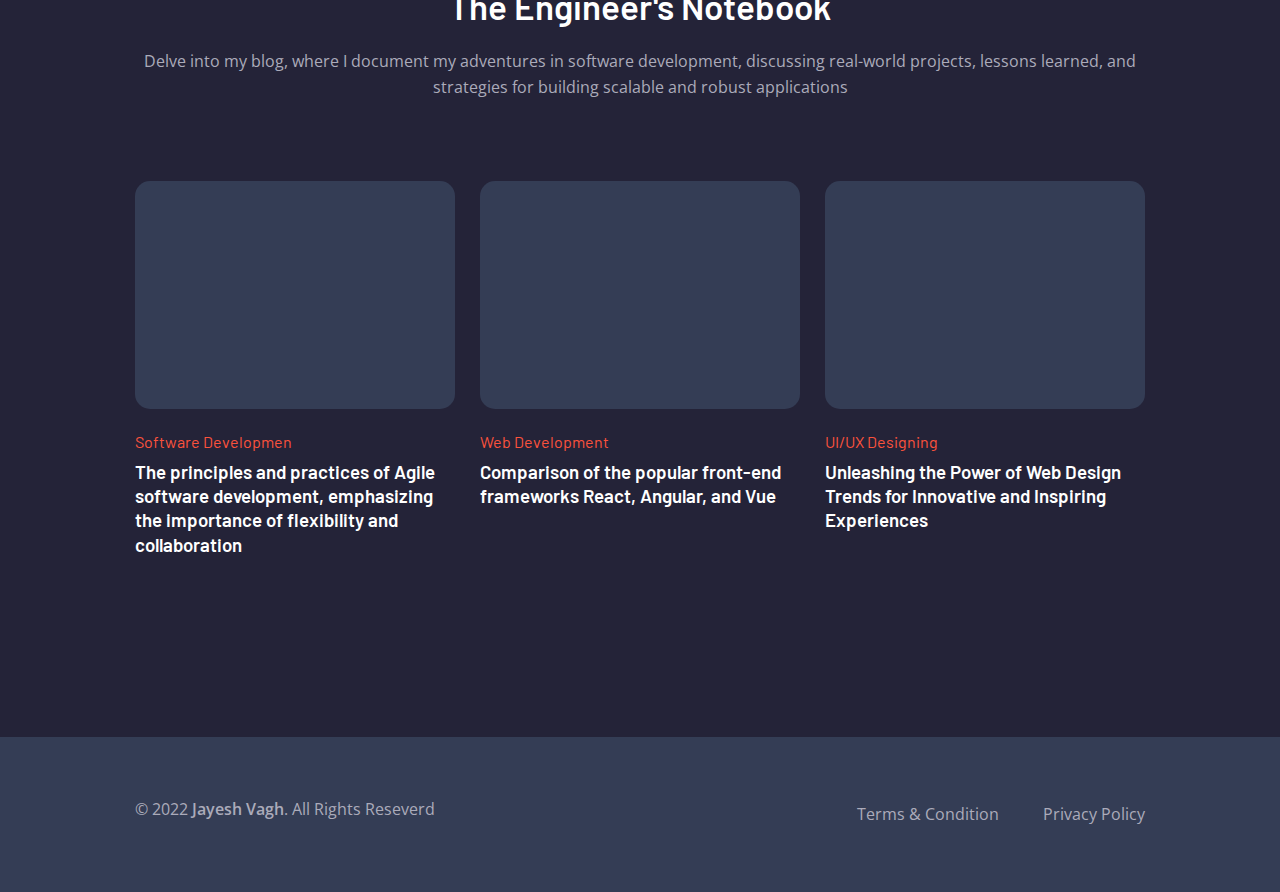
==== commit 7ce71ff0: "Update index.html" ====
--- a/index.html
+++ b/index.html
@@ -376,7 +376,7 @@
           <ul class="portfolio-list">
             
             <li>
-              <a href="https://jayeshvagh11.github.io/Wanderlust-Travel-and-Tours/" target="_blank"  class="portfolio-card" style="background-image: url('./assets/images/portfolio-1.jpg')">
+              <a href="https://watchwiseentertainment.netlify.app/" target="_blank"  class="portfolio-card" style="background-image: url('./assets/images/portfolio-1.jpg')">
                 <div class="card-content">
             
                   <p class="card-subtitle">WatchWise</p>
@@ -394,7 +394,7 @@
             </li>
 
              <li>
-              <a href="https://github.com/jayeshvagh11/Virat-Developer" target="_blank" class="portfolio-card" style="background-image: url('./assets/images/portfolio-2.jpg')">
+              <a href="https://github.com/jayeshvagh11/QuikLearn" target="_blank" class="portfolio-card" style="background-image: url('./assets/images/portfolio-2.jpg')">
                 <div class="card-content">
 
                   <p class="card-subtitle">QuikLearn</p>
@@ -430,7 +430,7 @@
             </li>
 
             <li>
-              <a href="https://jayeshvagh11.github.io/studentshuttle/" target="_blank" class="portfolio-card" style="background-image: url('./assets/images/portfolio-1.jpg')">
+              <a href="https://jayeshvagh11.github.io/studentshuttle/" target="_blank" class="portfolio-card" style="background-image: url('./assets/images/portfolio-4.jpg')">
                 <div class="card-content">
             
                   <p class="card-subtitle">StudentShuttle</p>
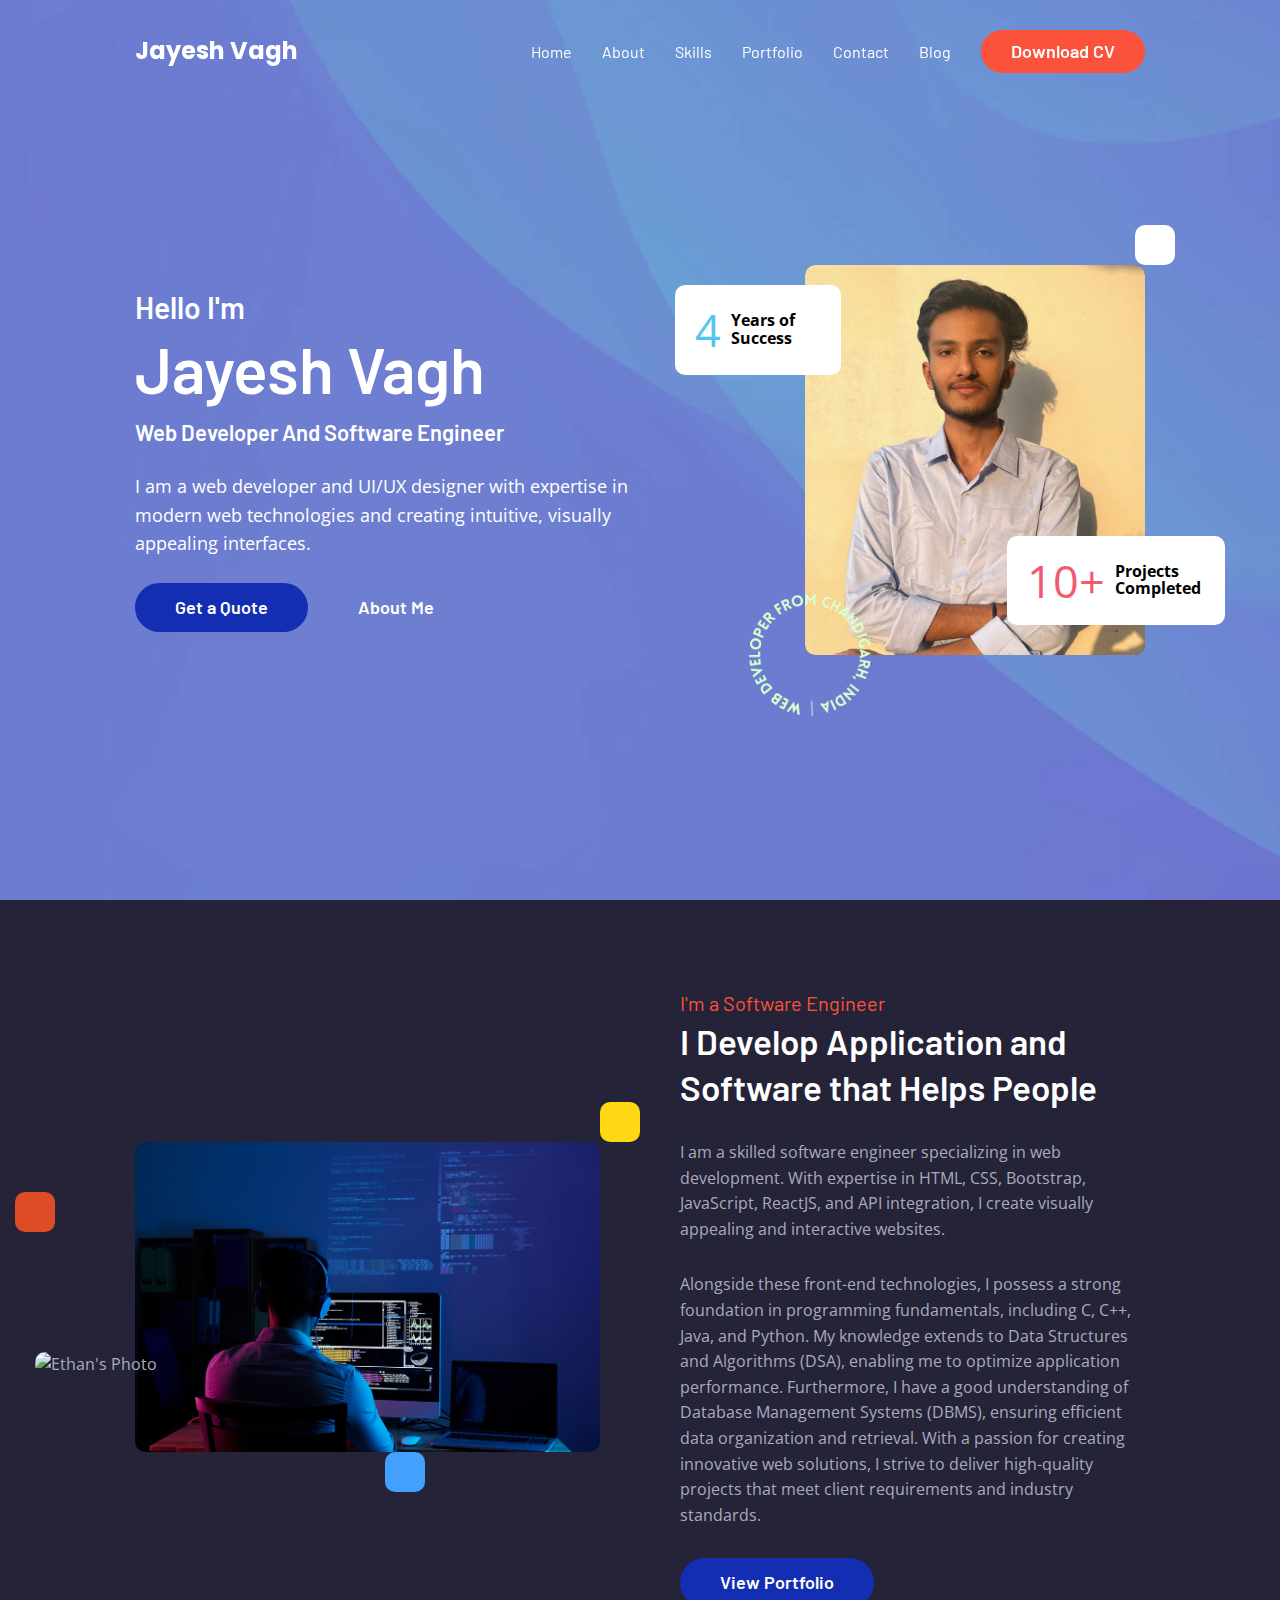
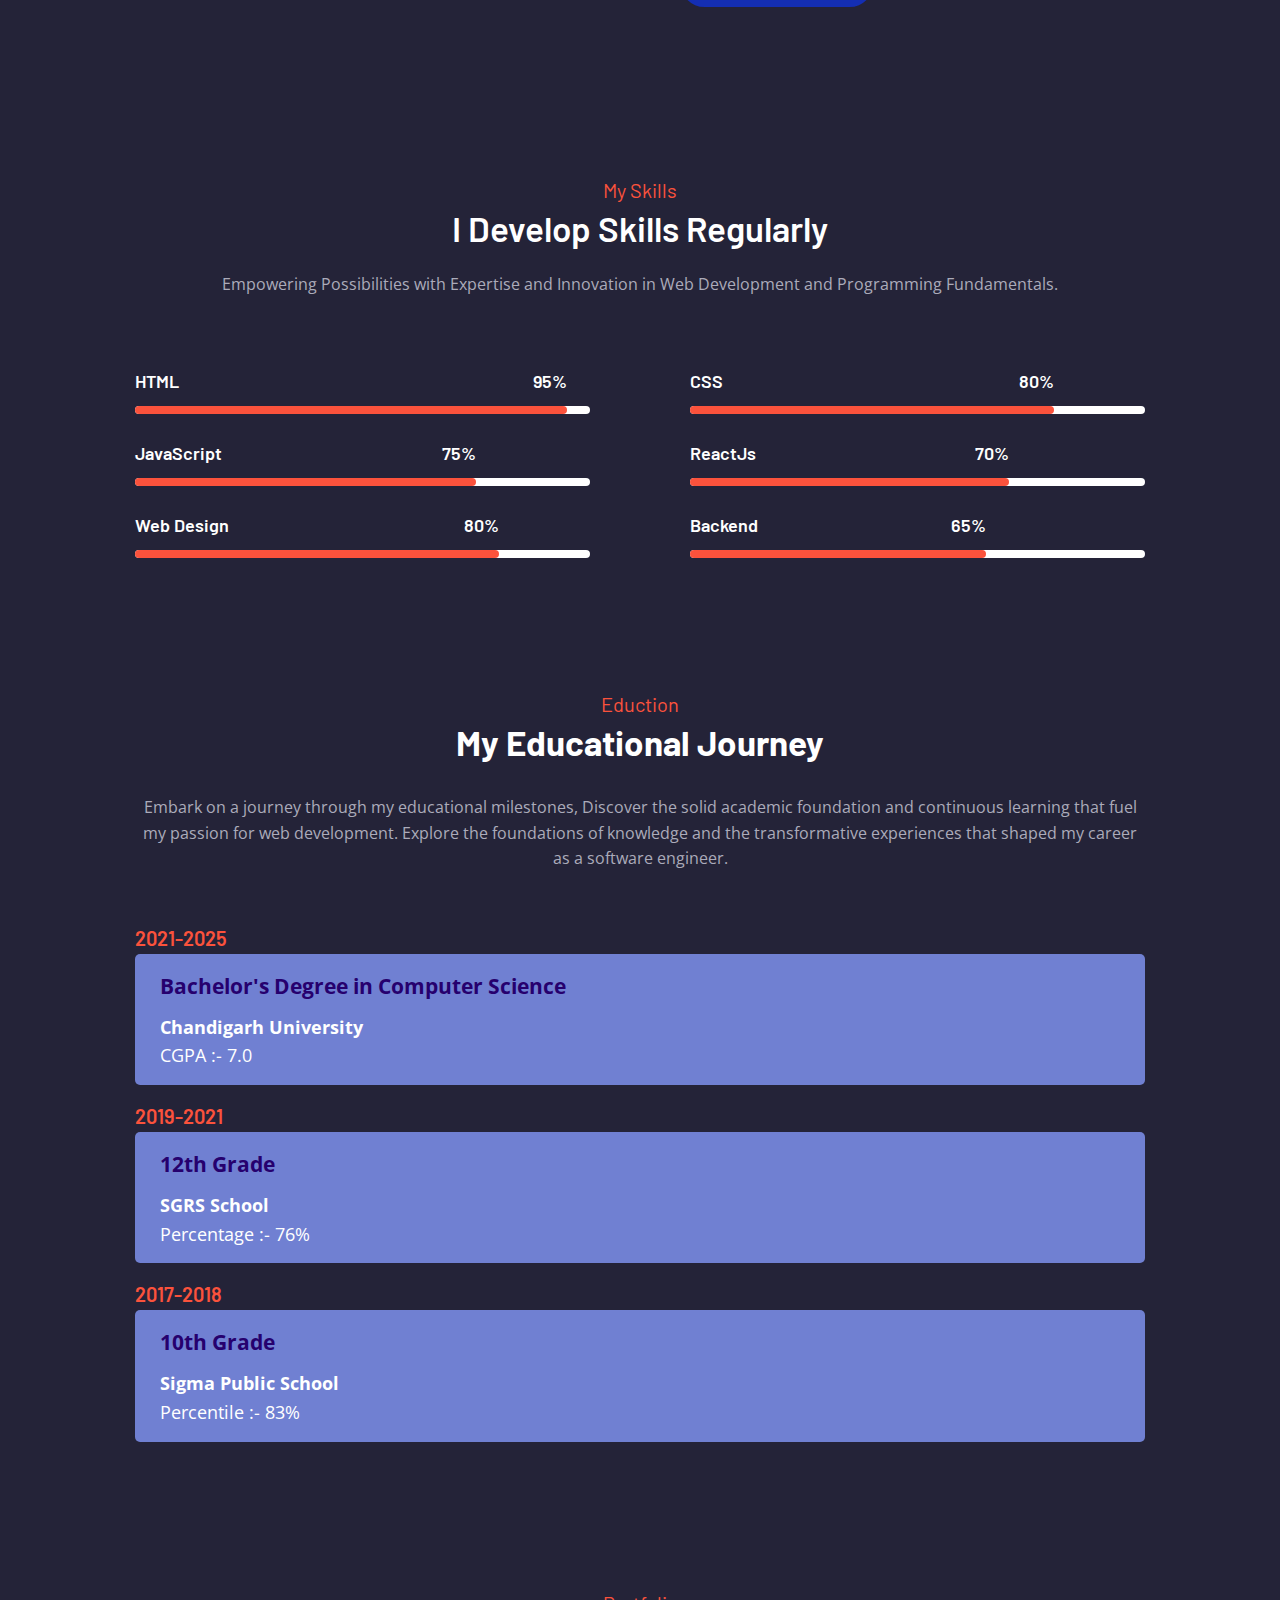
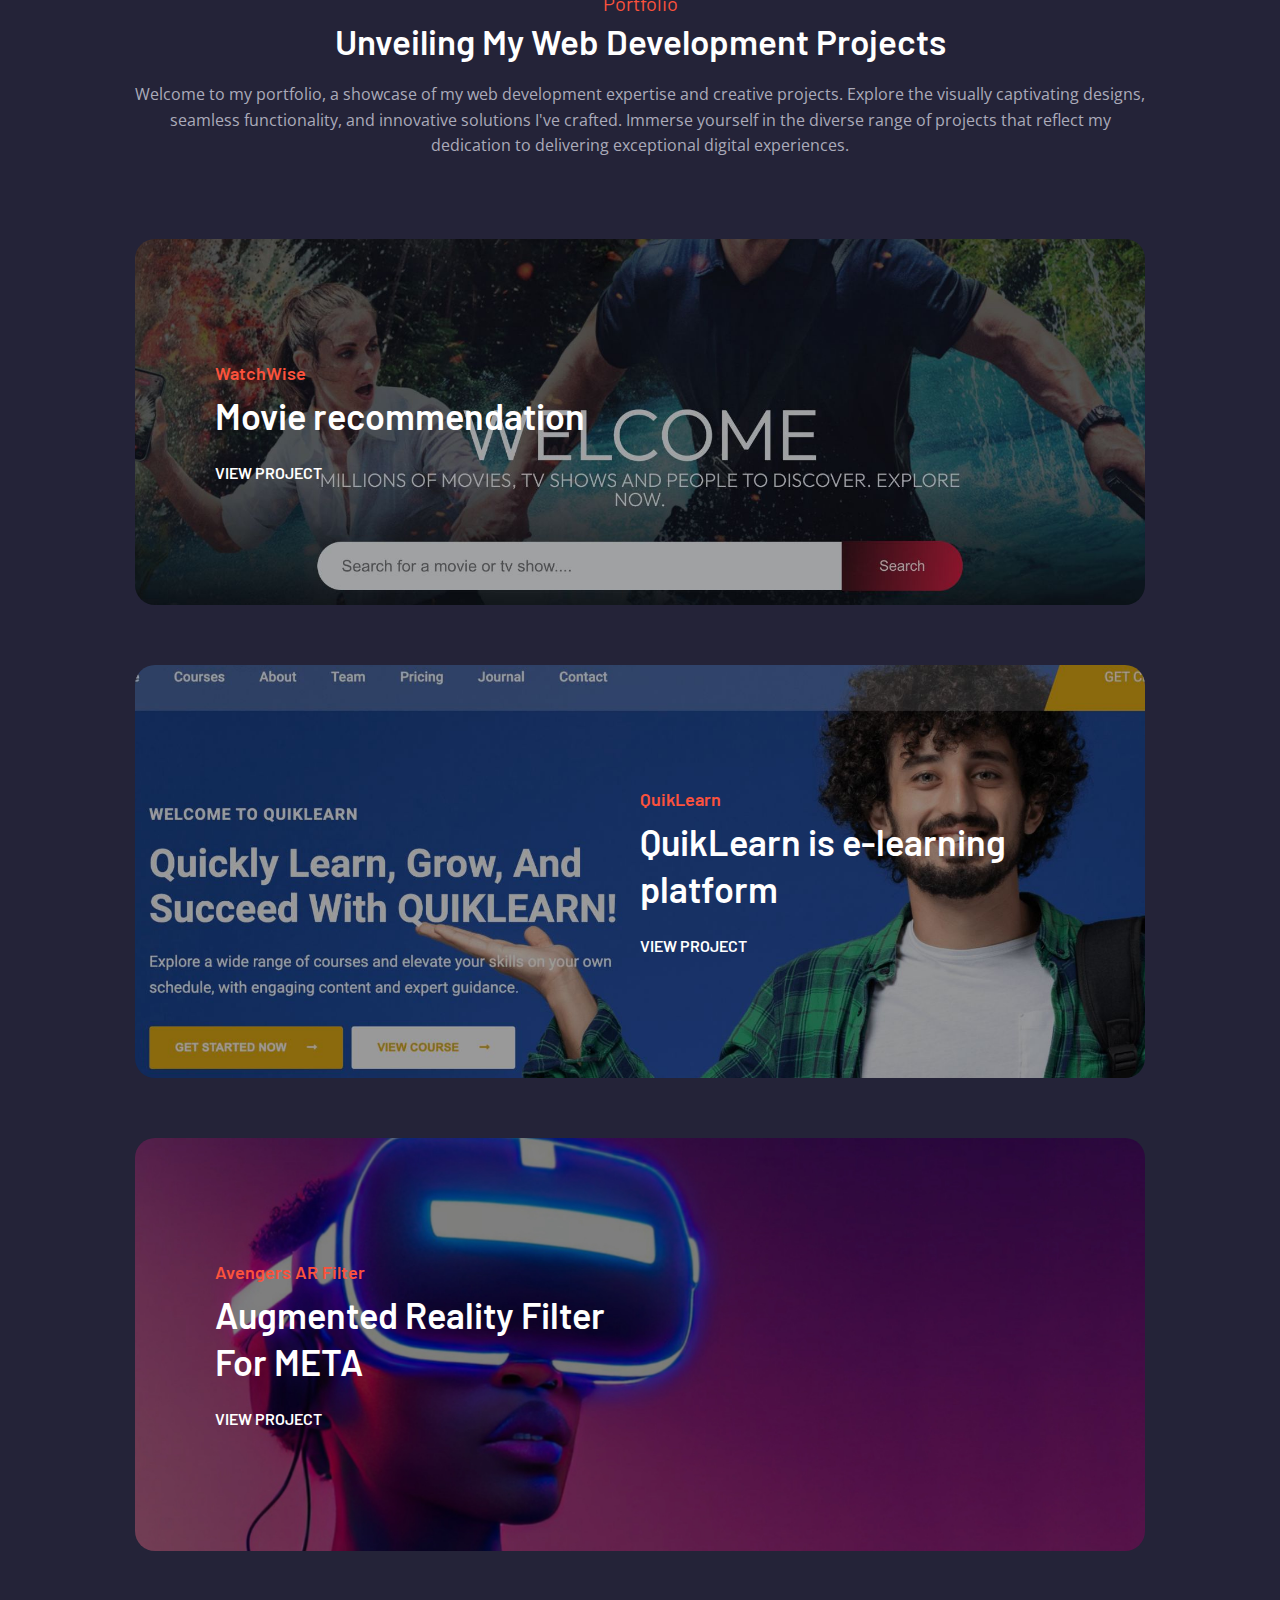
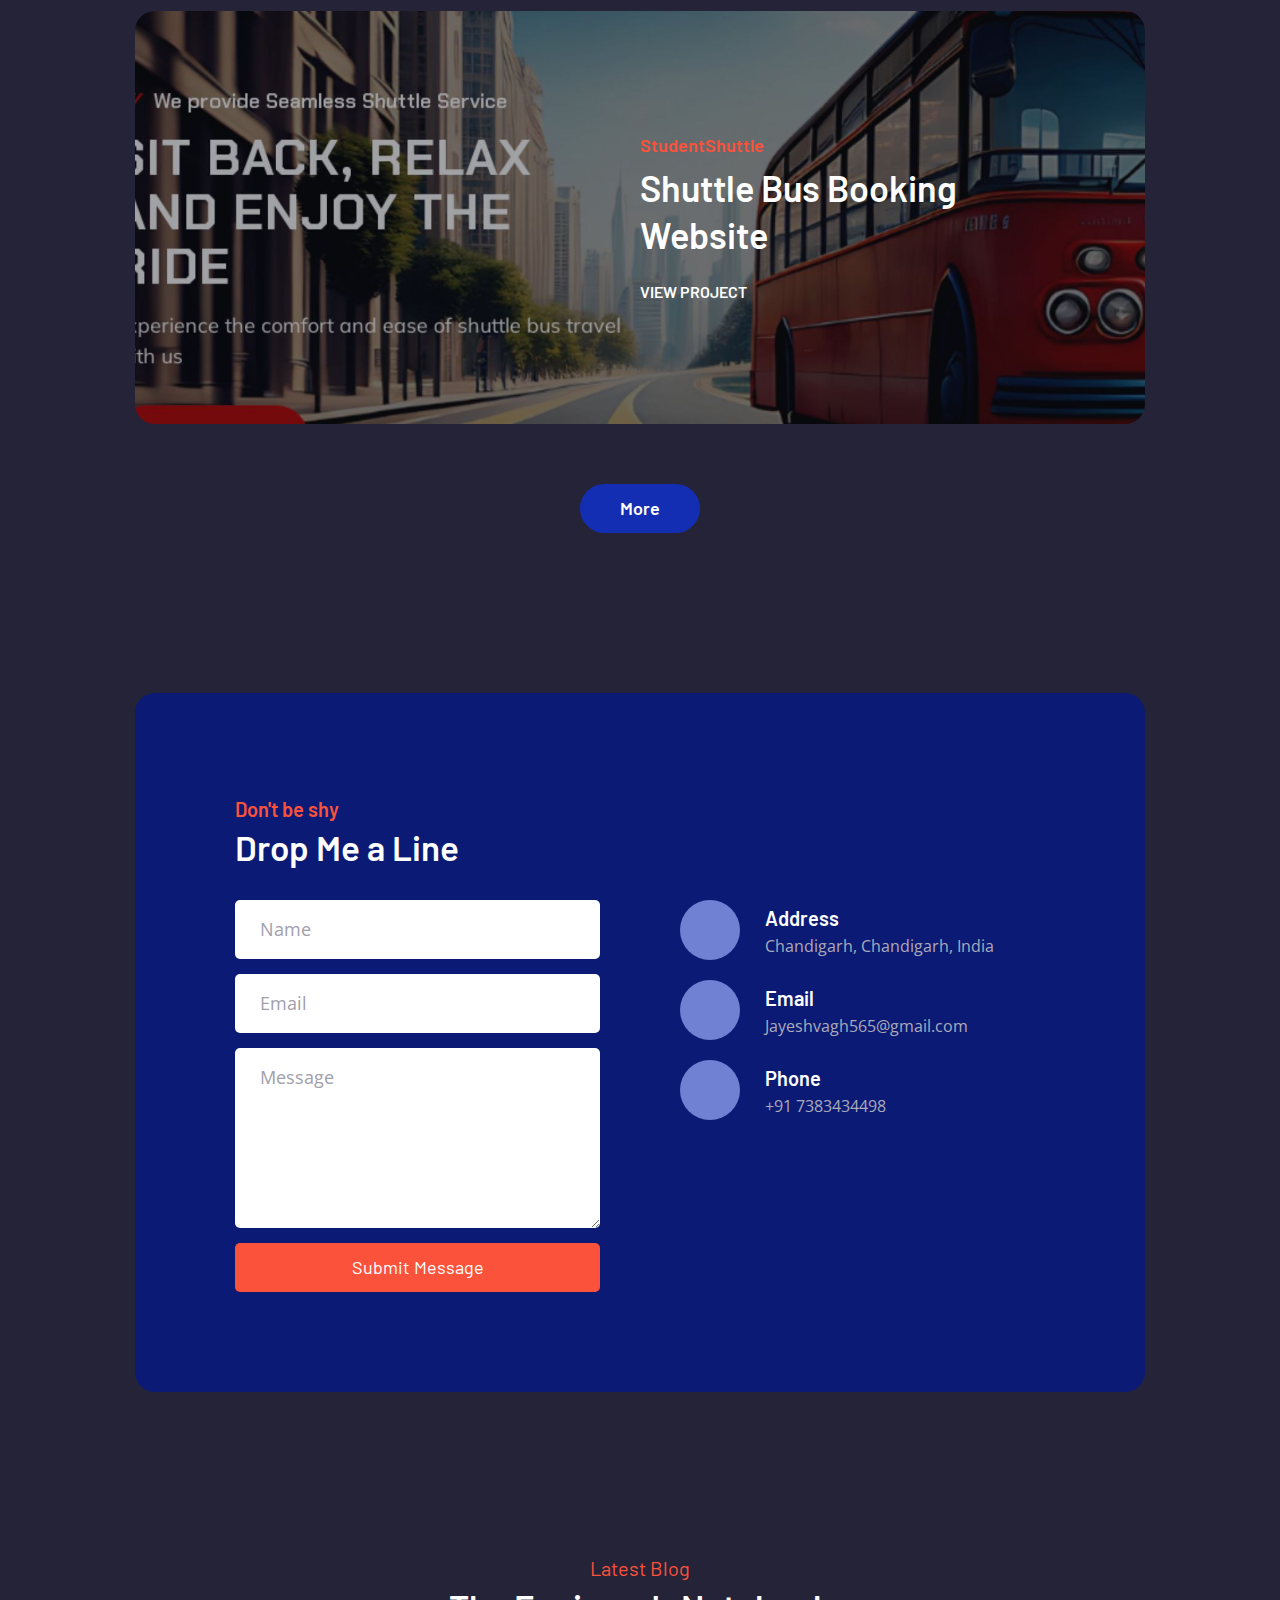
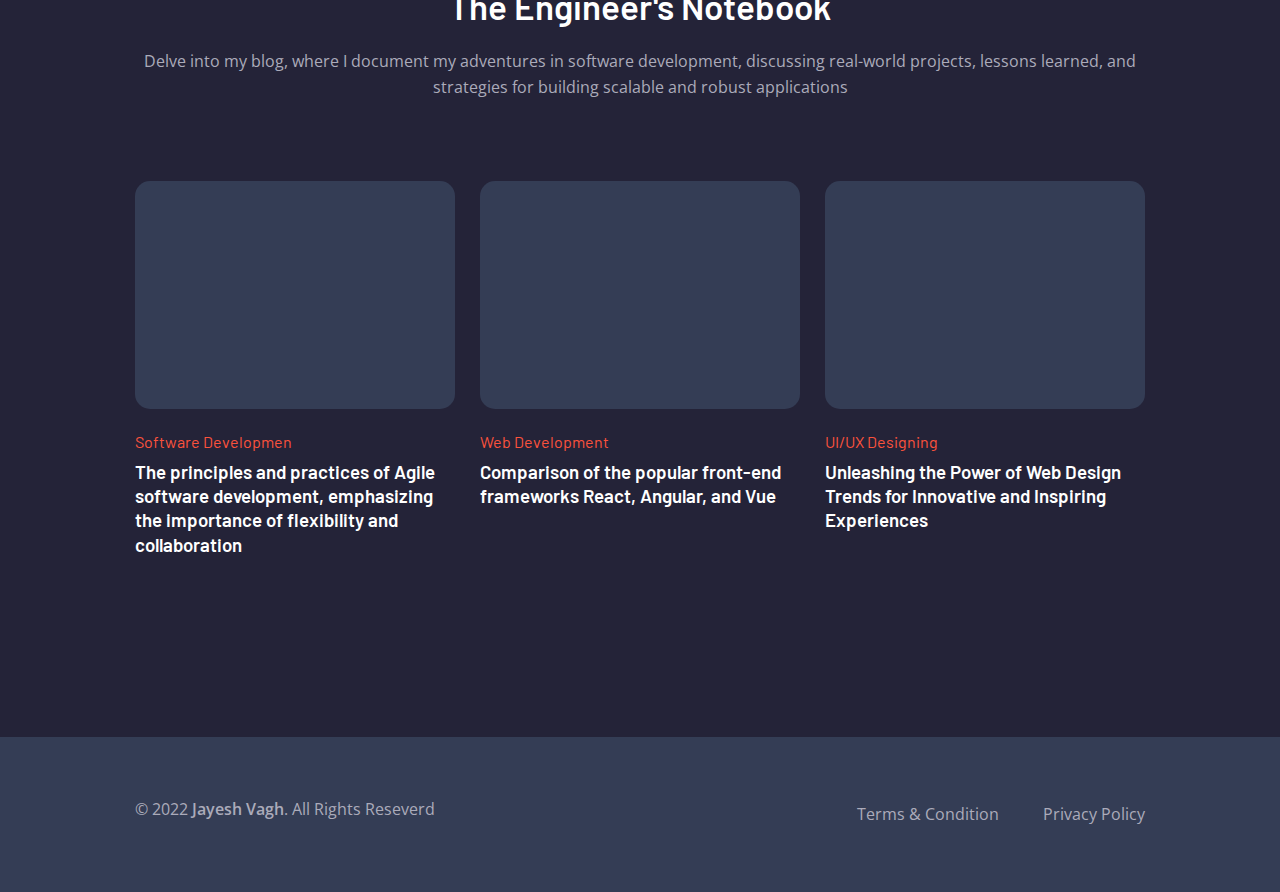
==== commit 015254f2: "Update index.html" ====
--- a/index.html
+++ b/index.html
@@ -399,7 +399,7 @@
 
                   <p class="card-subtitle">QuikLearn</p>
 
-                  <h3 class="h3 card-title">QuikLearn is your go-to e-learning platform</h3>
+                  <h3 class="h3 card-title">QuikLearn is e-learning platform</h3>
 
                   <span class="btn-link">
                     <span>View Project</span>
@@ -412,7 +412,7 @@
             </li>
             
             <li>
-              <a href="https://drive.google.com/drive/folders/1-27ZYkm_Qh5Ym59nzhP4kiHflSK2lwPB" target="_blank" class="portfolio-card" style="background-image: url('./assets/images/portfolio-4.jpg')">
+              <a href="https://drive.google.com/drive/folders/1-27ZYkm_Qh5Ym59nzhP4kiHflSK2lwPB" target="_blank" class="portfolio-card" style="background-image: url('./assets/images/portfolio-3.jpg')">
                 <div class="card-content">
             
                   <p class="card-subtitle">Avengers AR Filter</p>
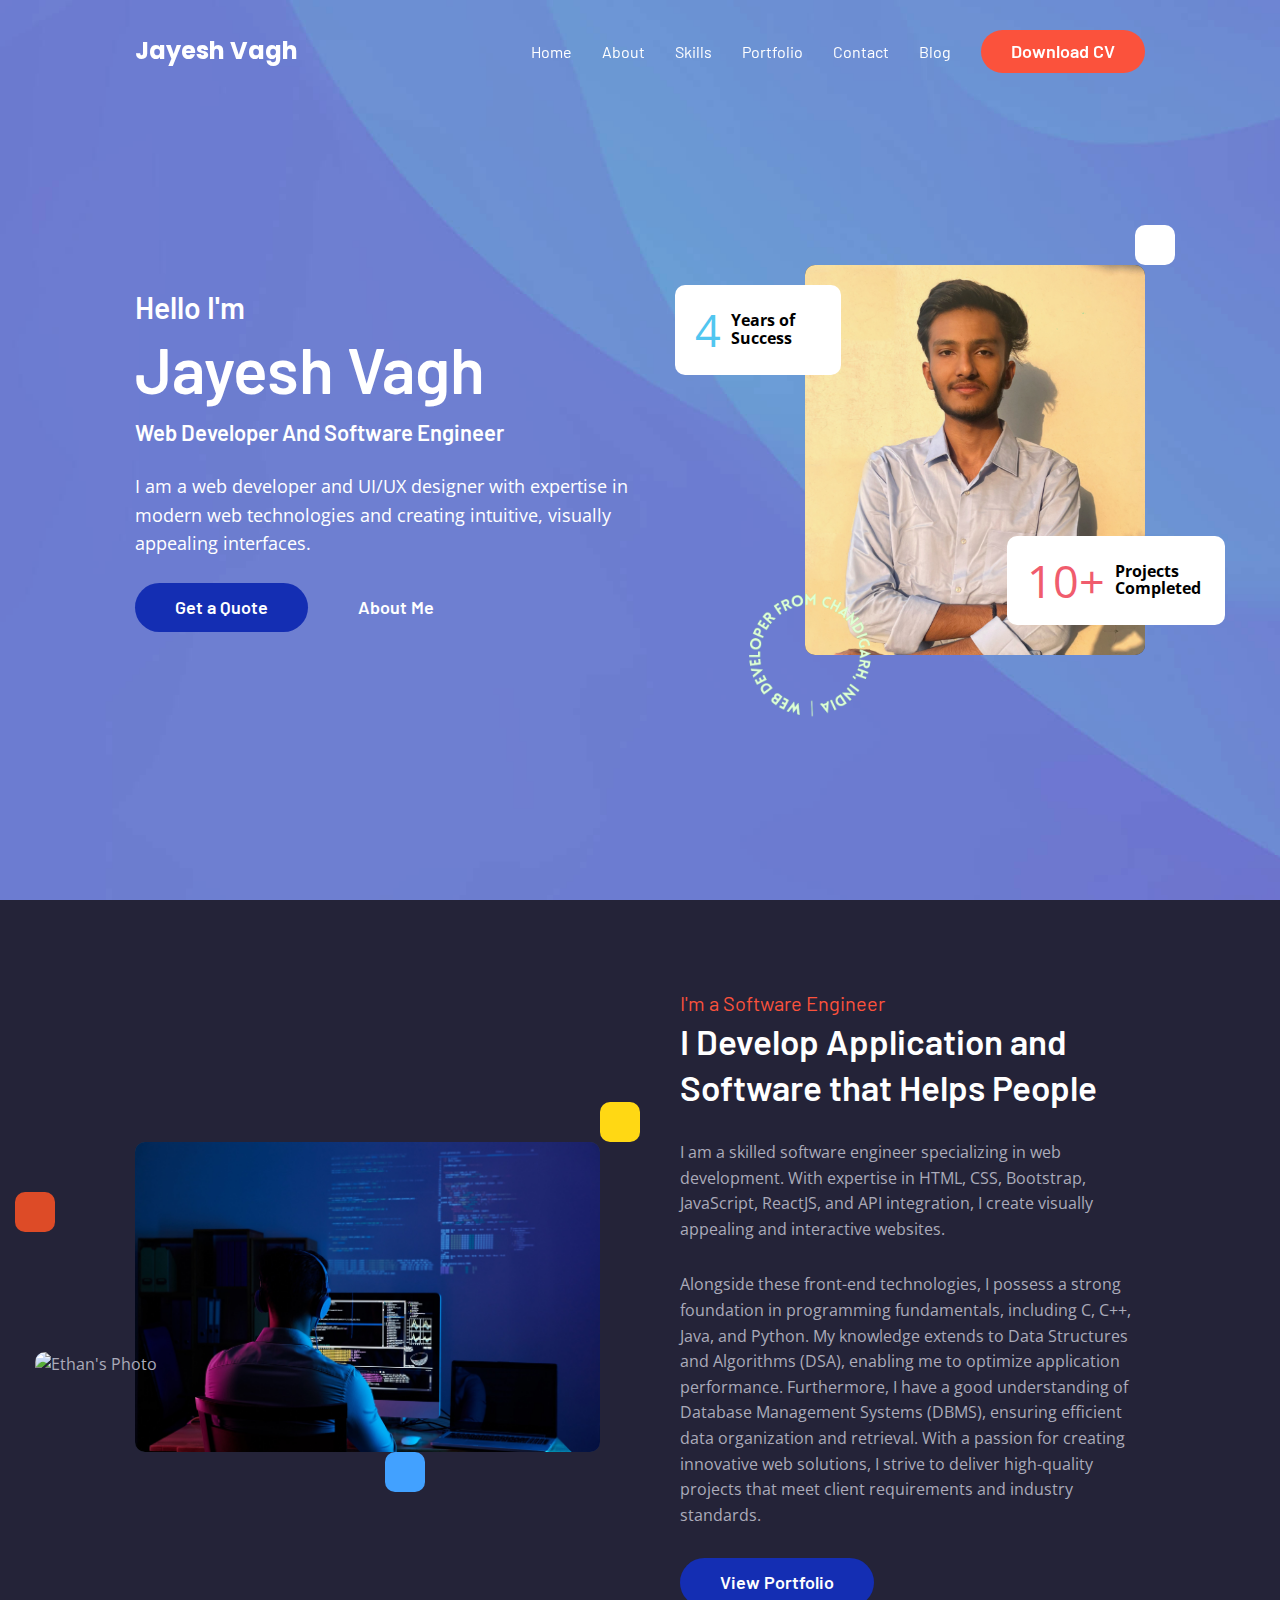
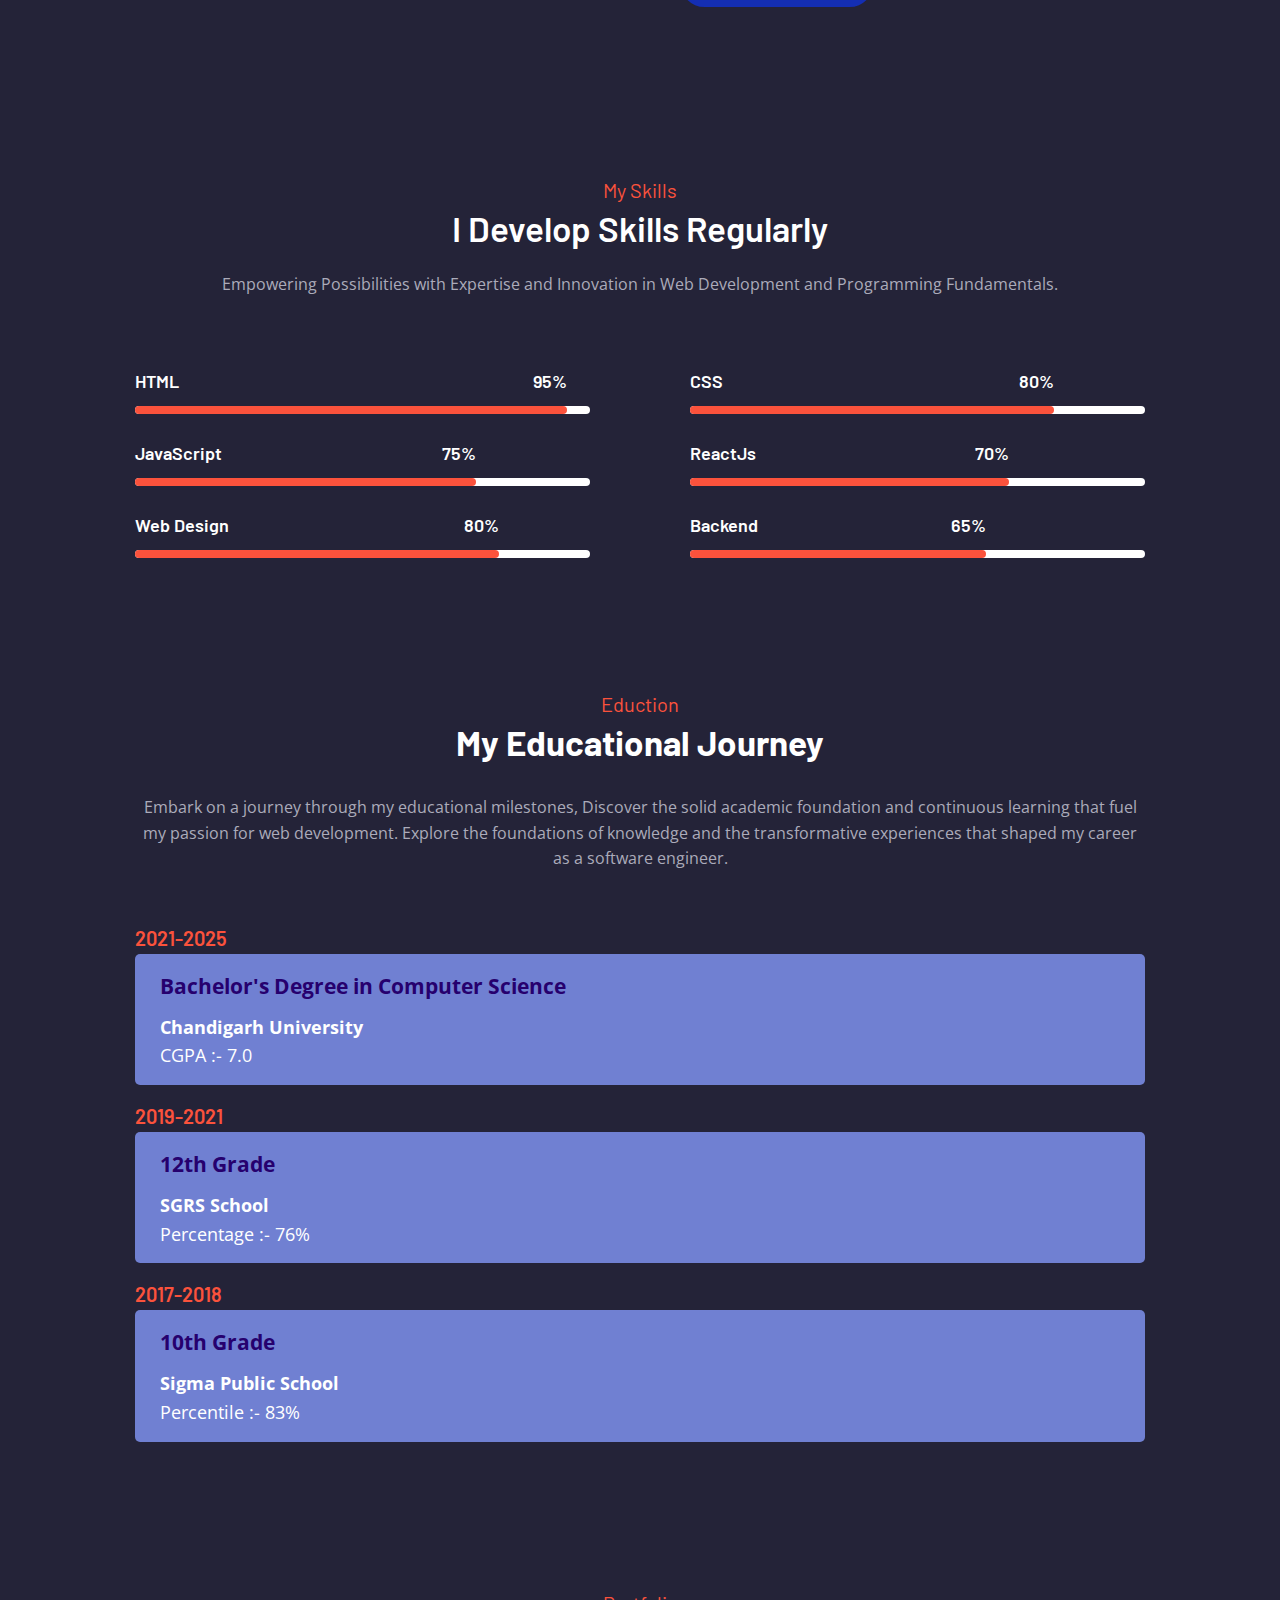
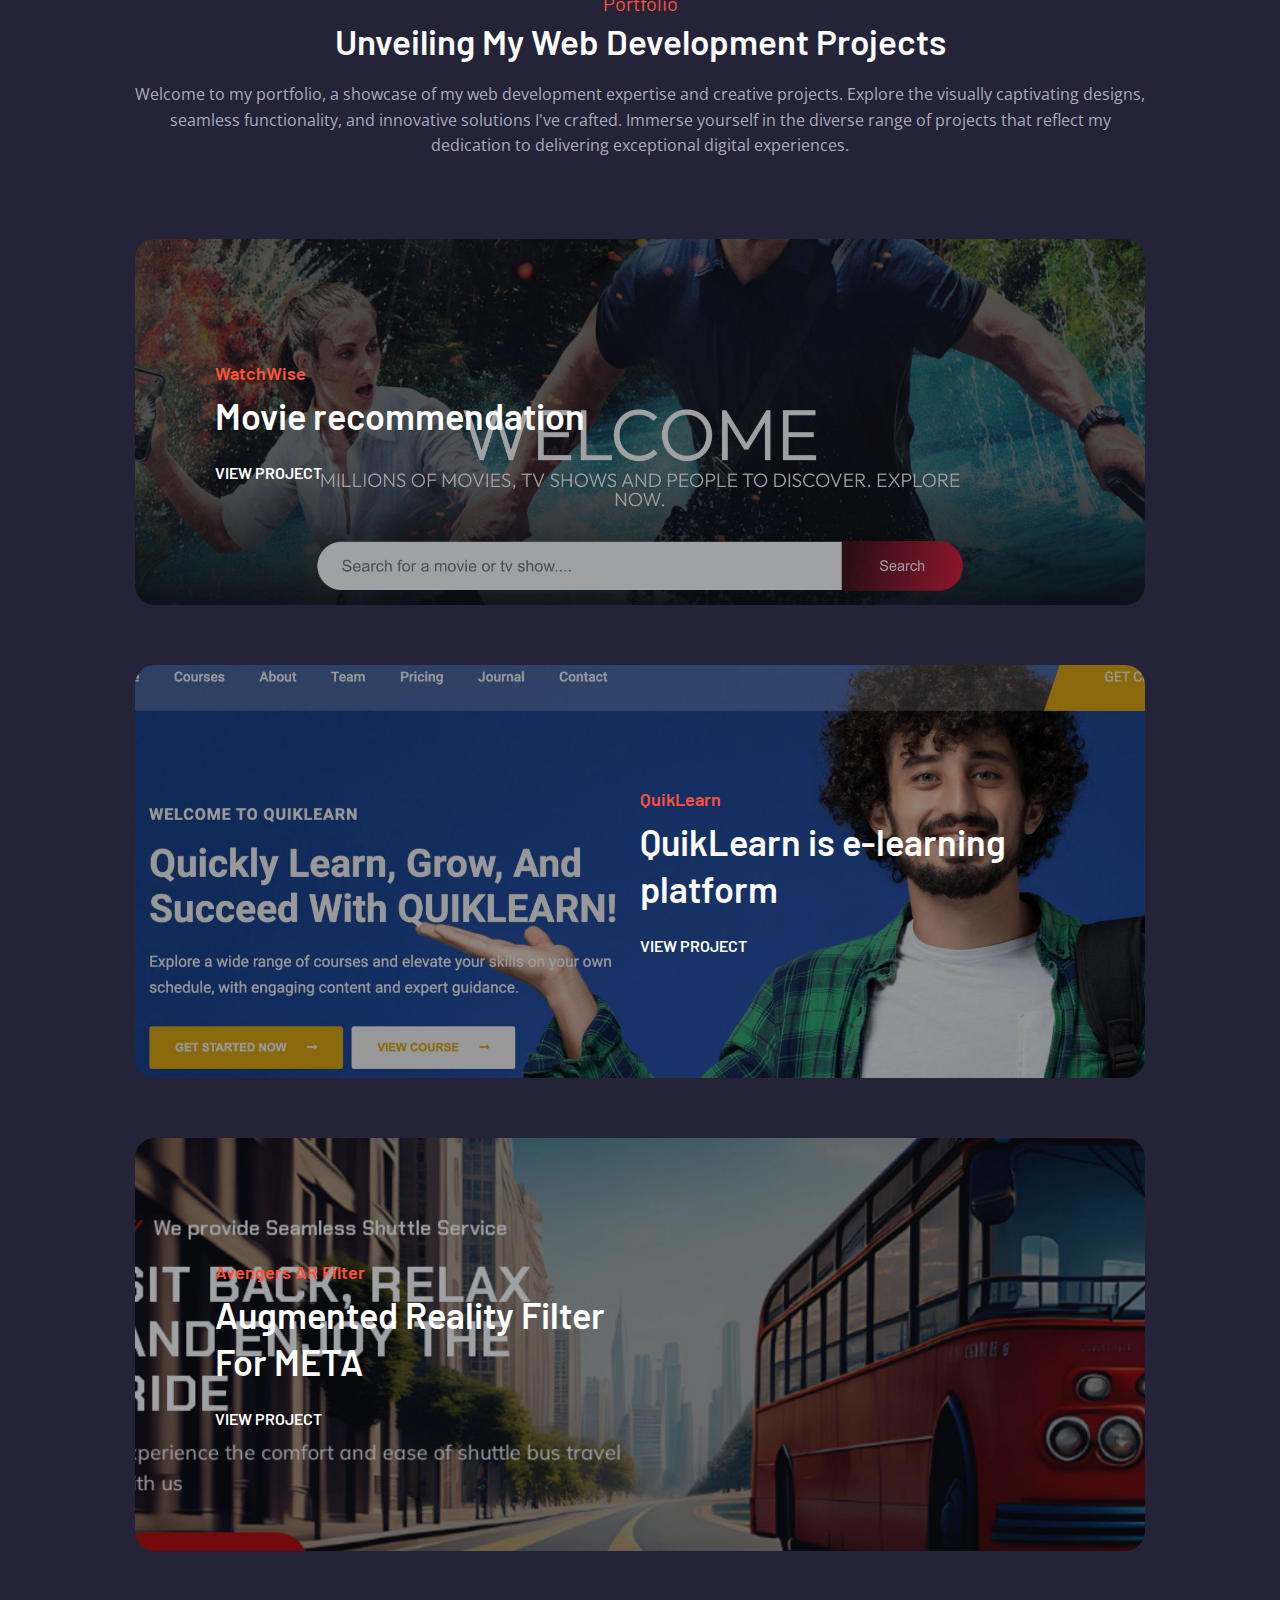
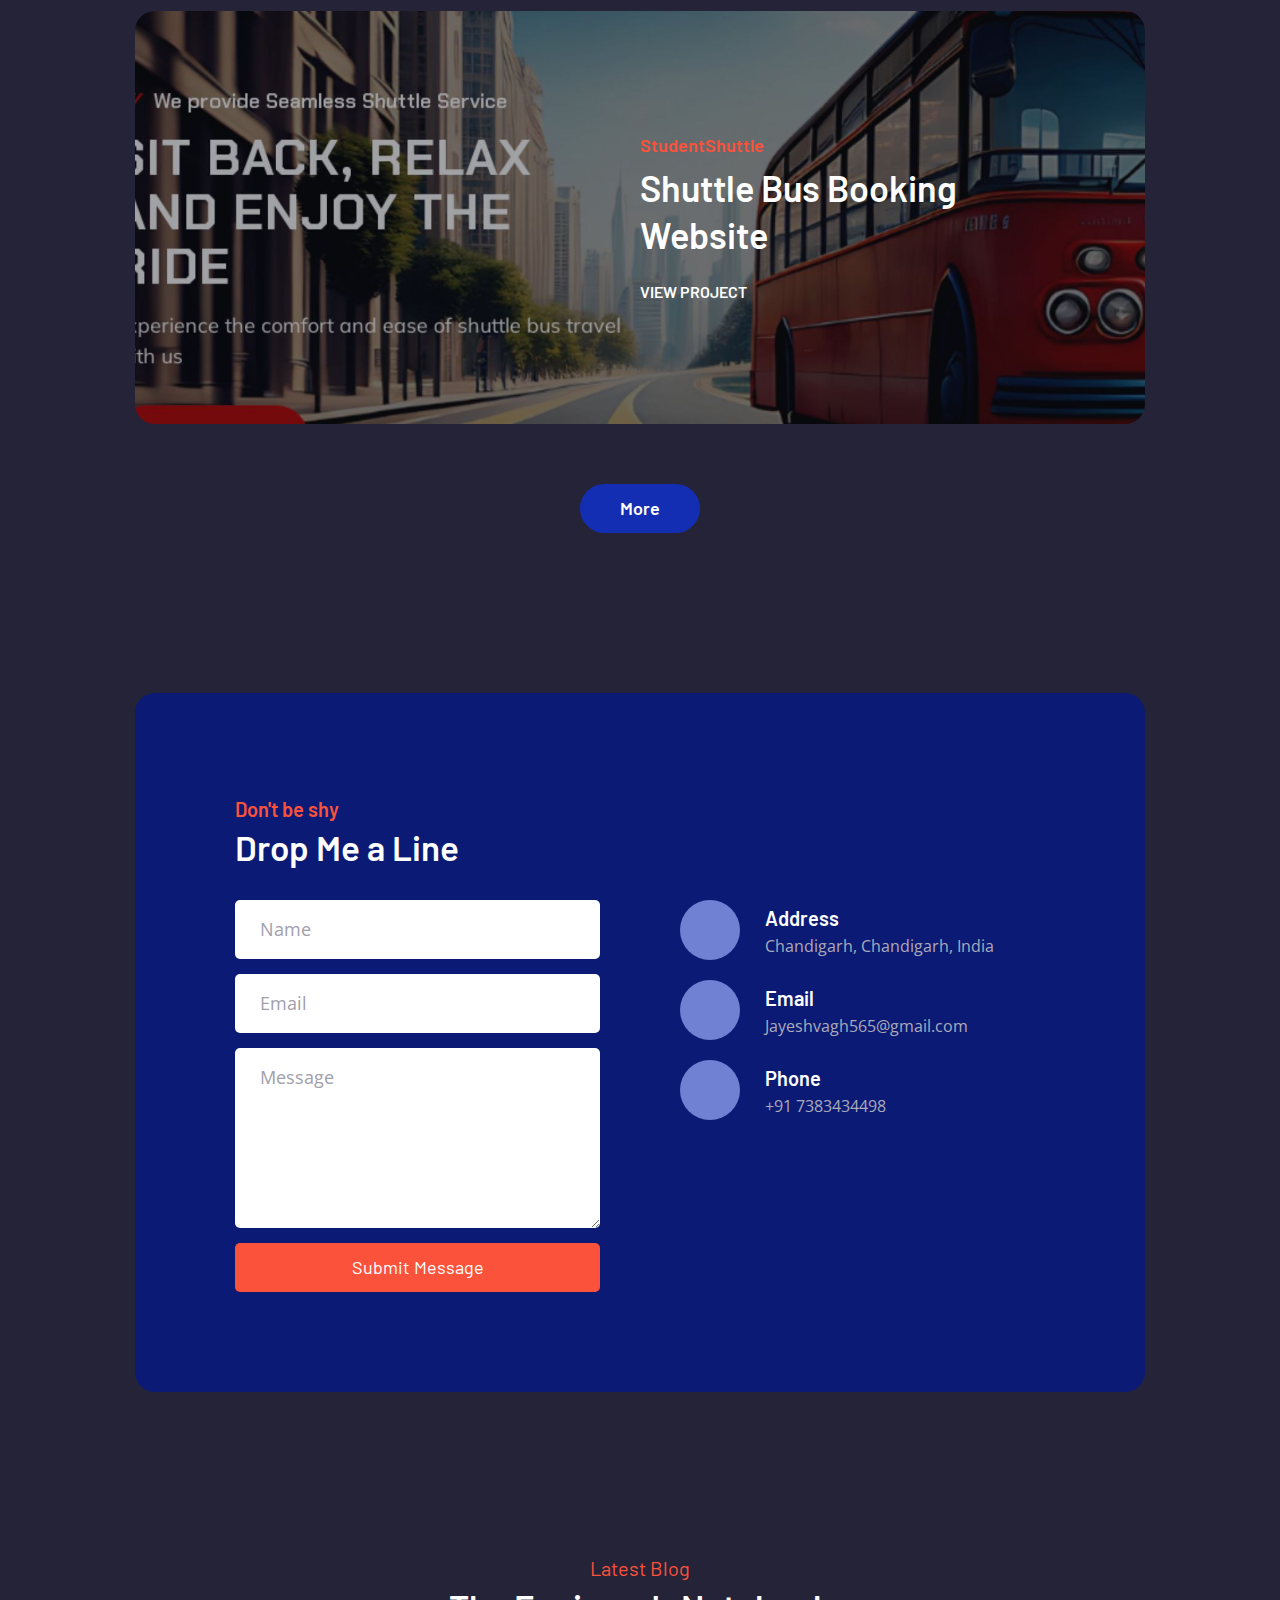
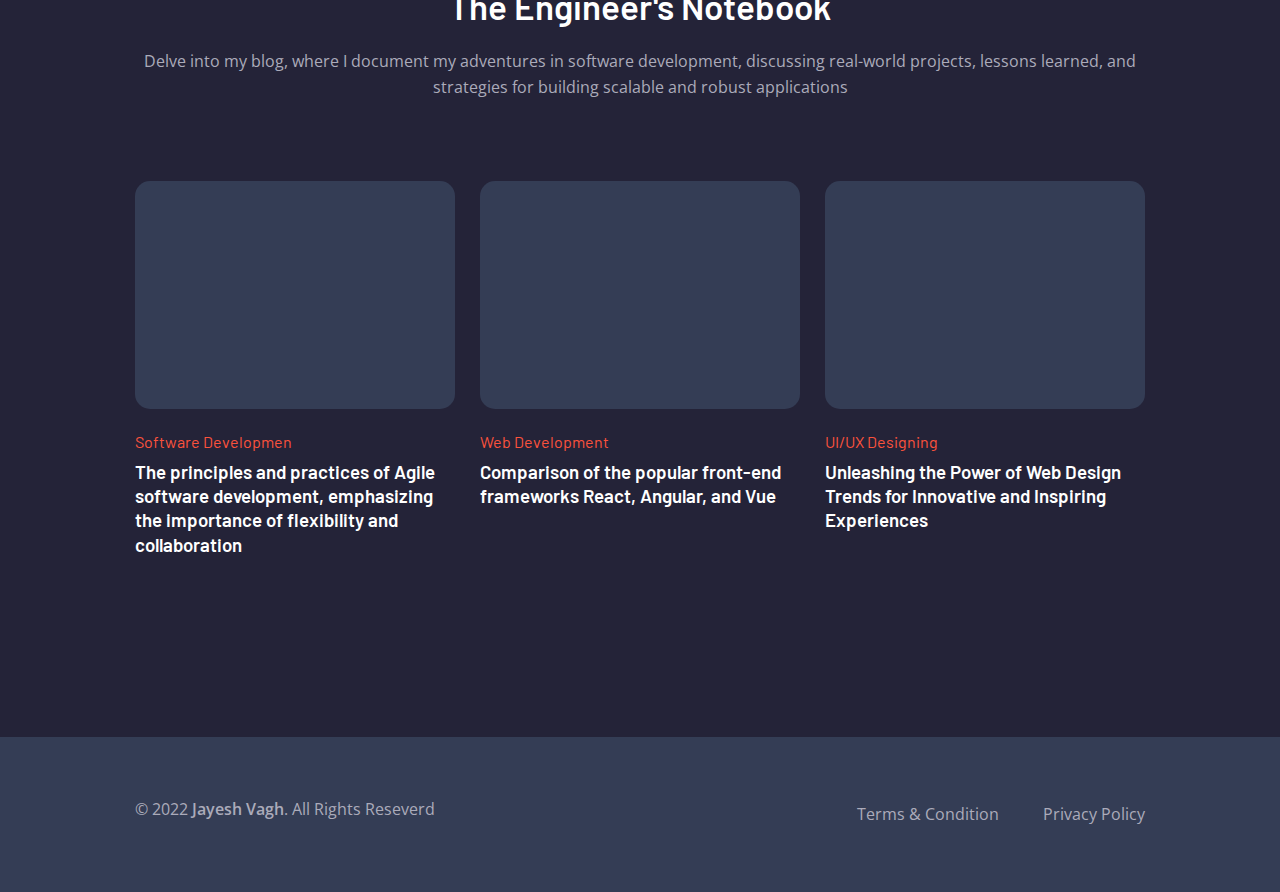
==== commit 1dc36a6b: "Update index.html" ====
--- a/index.html
+++ b/index.html
@@ -80,7 +80,7 @@
           </li>
 
           <li>
-            <a href="https://drive.google.com/file/d/1jPRlF93NQmMHsyLDpYfIFzbGDzLHZTj_/view?usp=drivesdk" target="_blank" class="btn btn-primary">Download CV</a>
+            <a href="https://drive.google.com/file/d/19fisEf4CLRa2J16wJ4HHxsWGFe_br1rm/view?usp=sharing" target="_blank" class="btn btn-primary">Download CV</a>
           </li>
 
         </ul>
